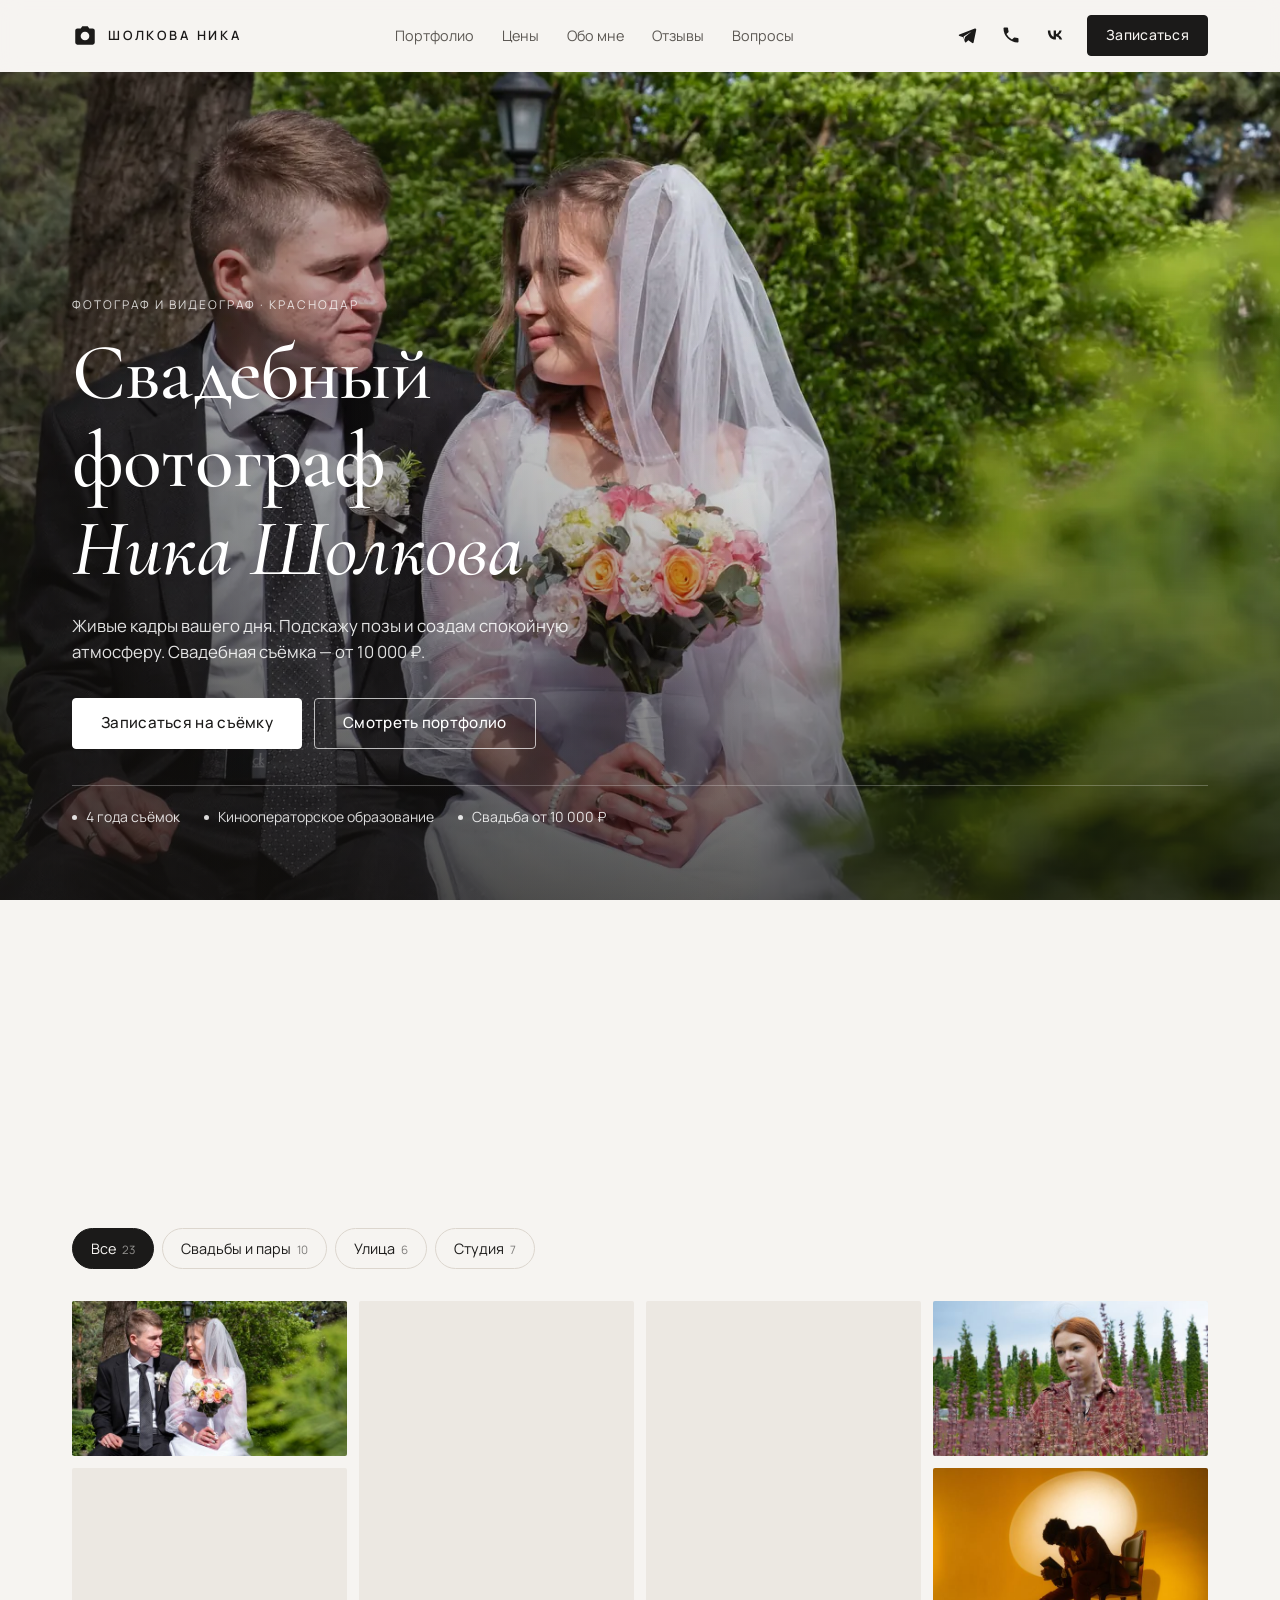
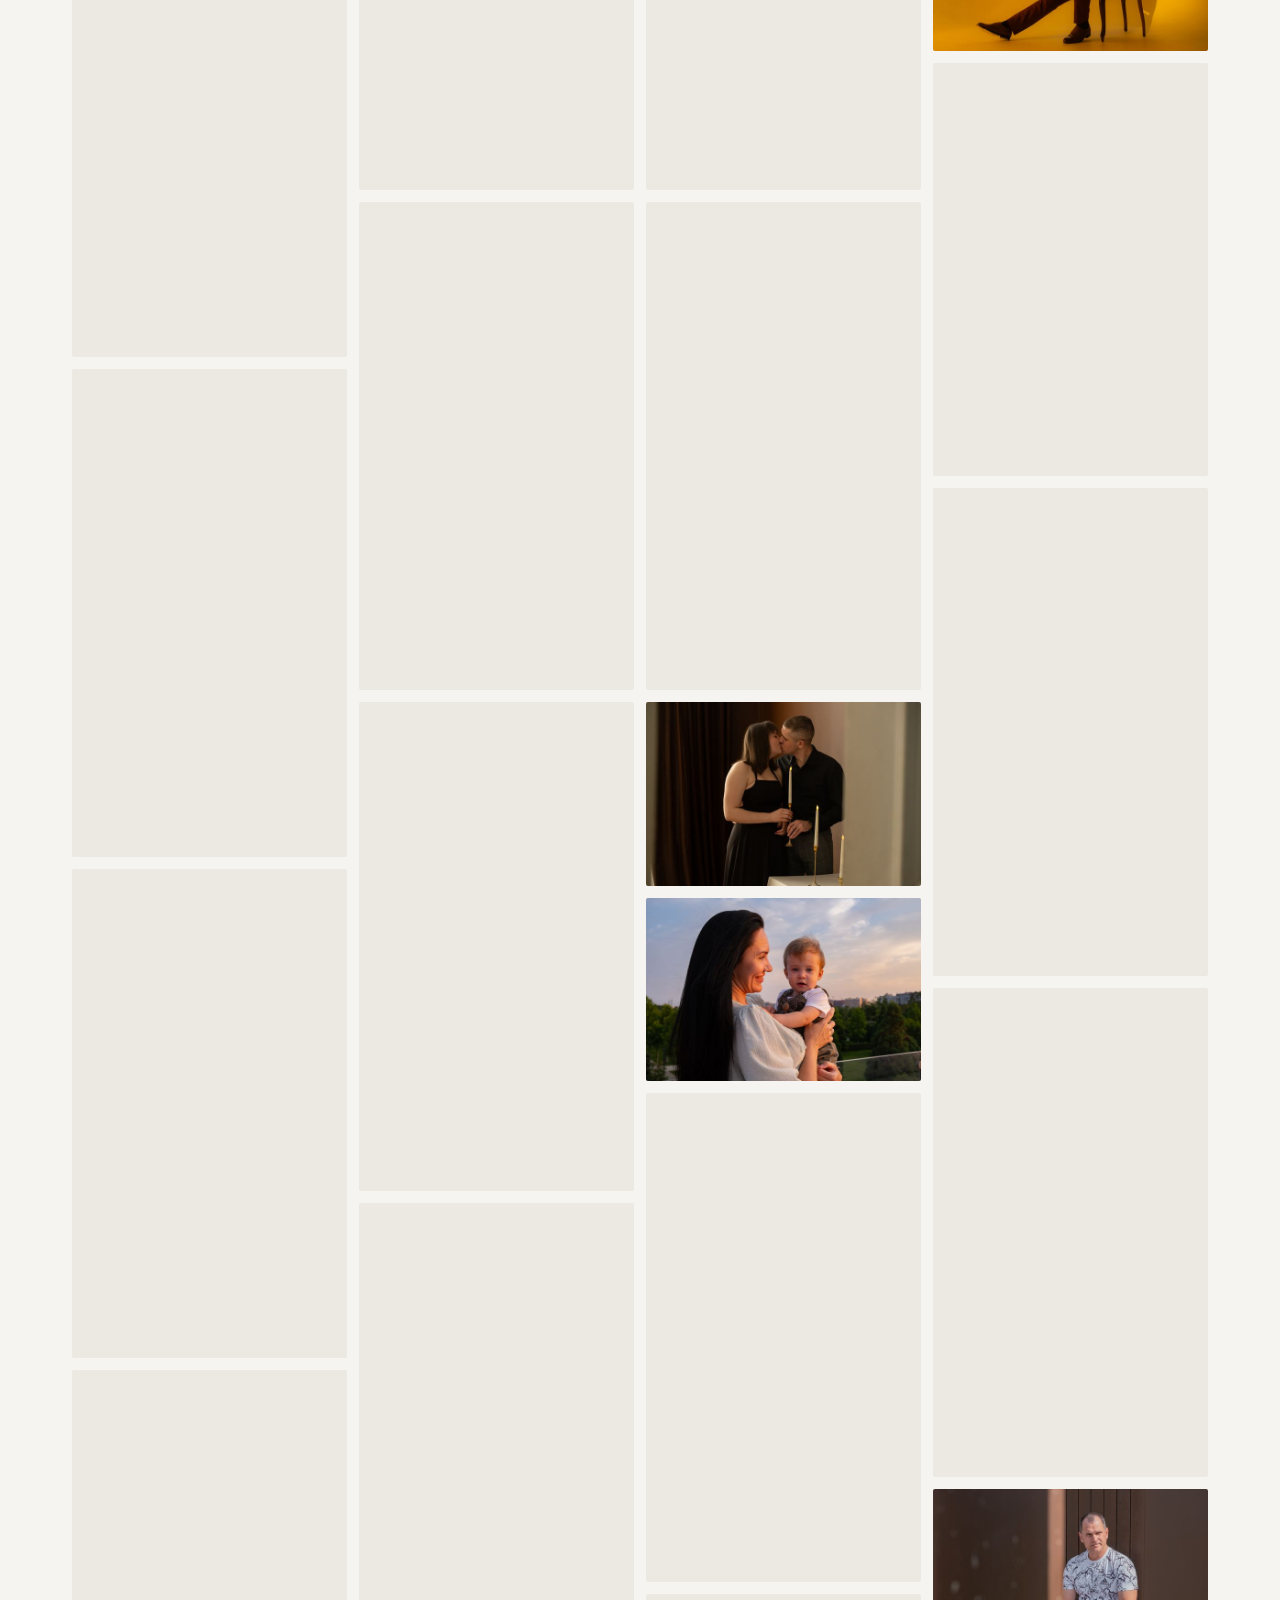
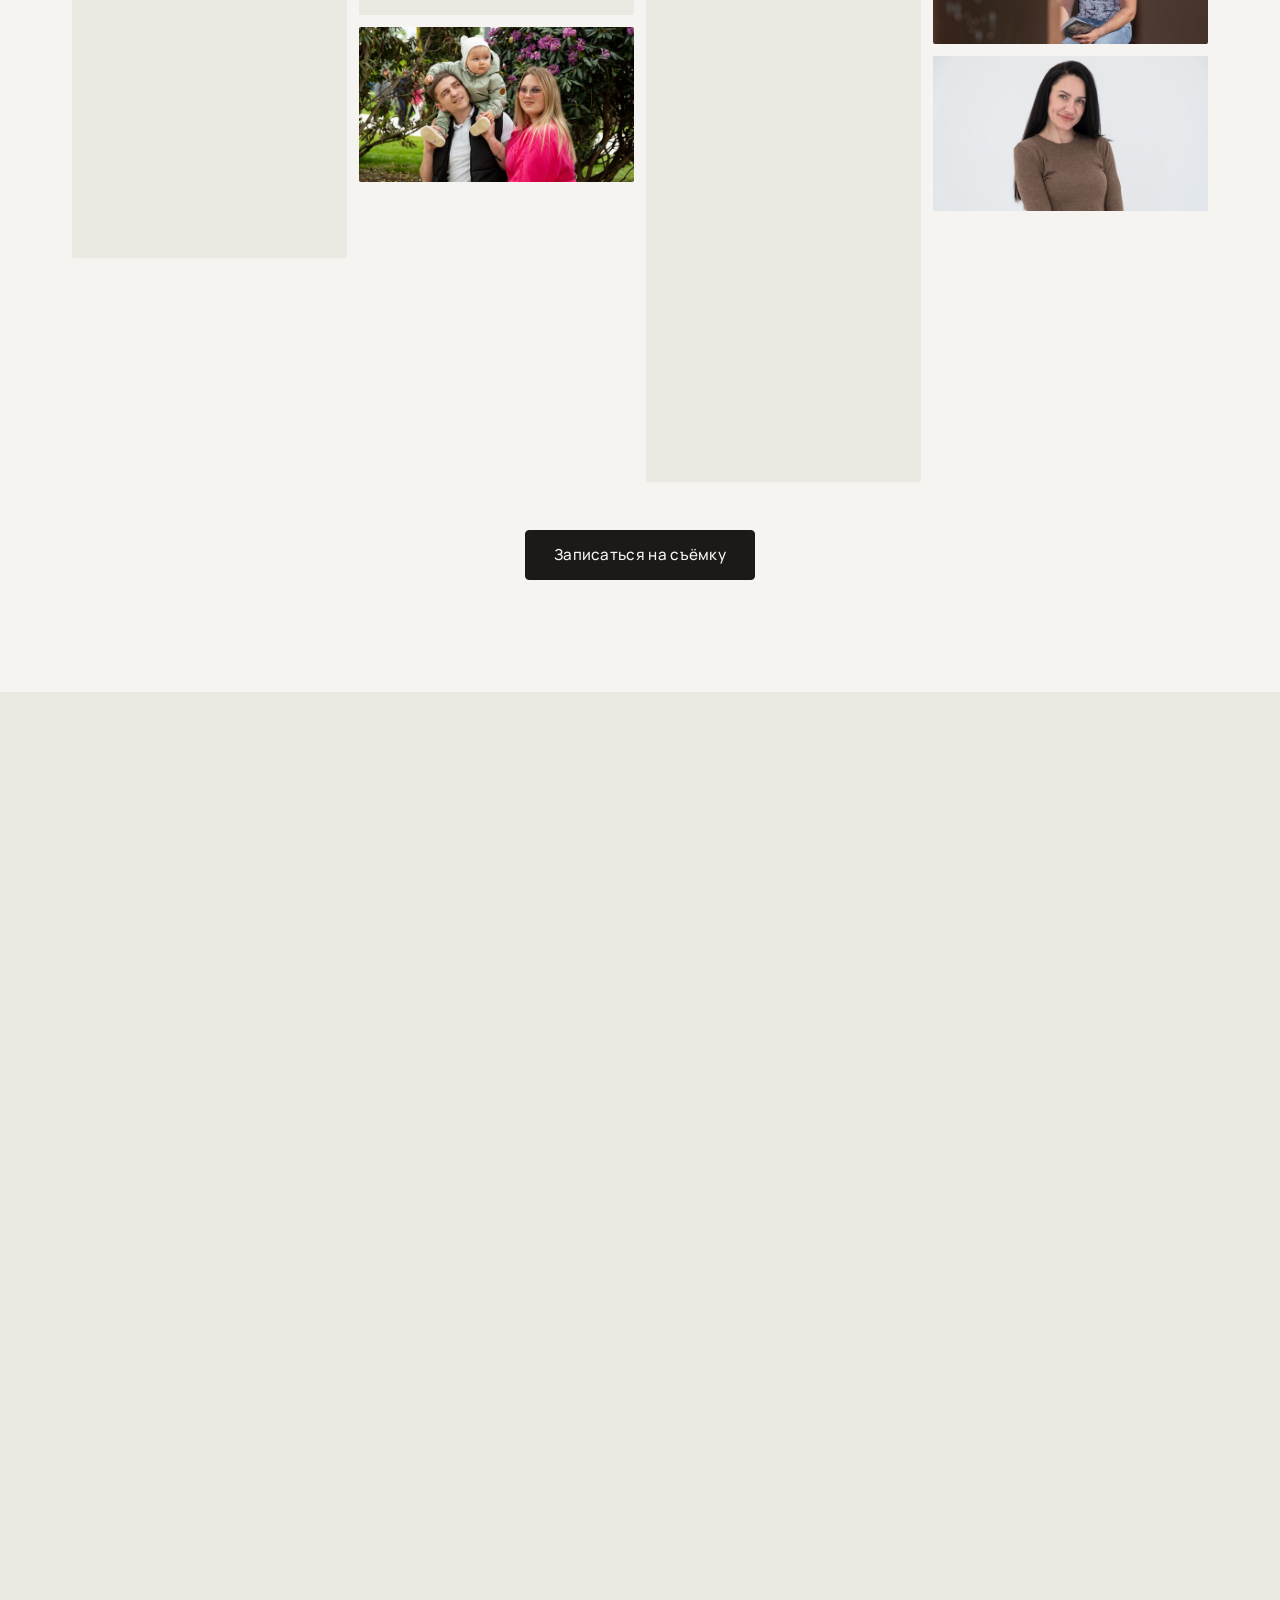
==== index.html @ 02ccf6d0 "Лендинг фотографа Ники Шолковой, версия 1 Co-Authored-By: Claude Opus 5.5 <noreply@anthropic.com>" ====
<!doctype html>
<html lang="ru">
<head>
  <meta charset="utf-8">
  <title>Свадебный фотограф в Краснодаре — Ника Шолкова</title>
  <meta http-equiv="refresh" content="0; url=index_v1.html">
  <link rel="canonical" href="index_v1.html">
</head>
<body>
  <a href="index_v1.html">Открыть сайт</a>
</body>
</html>
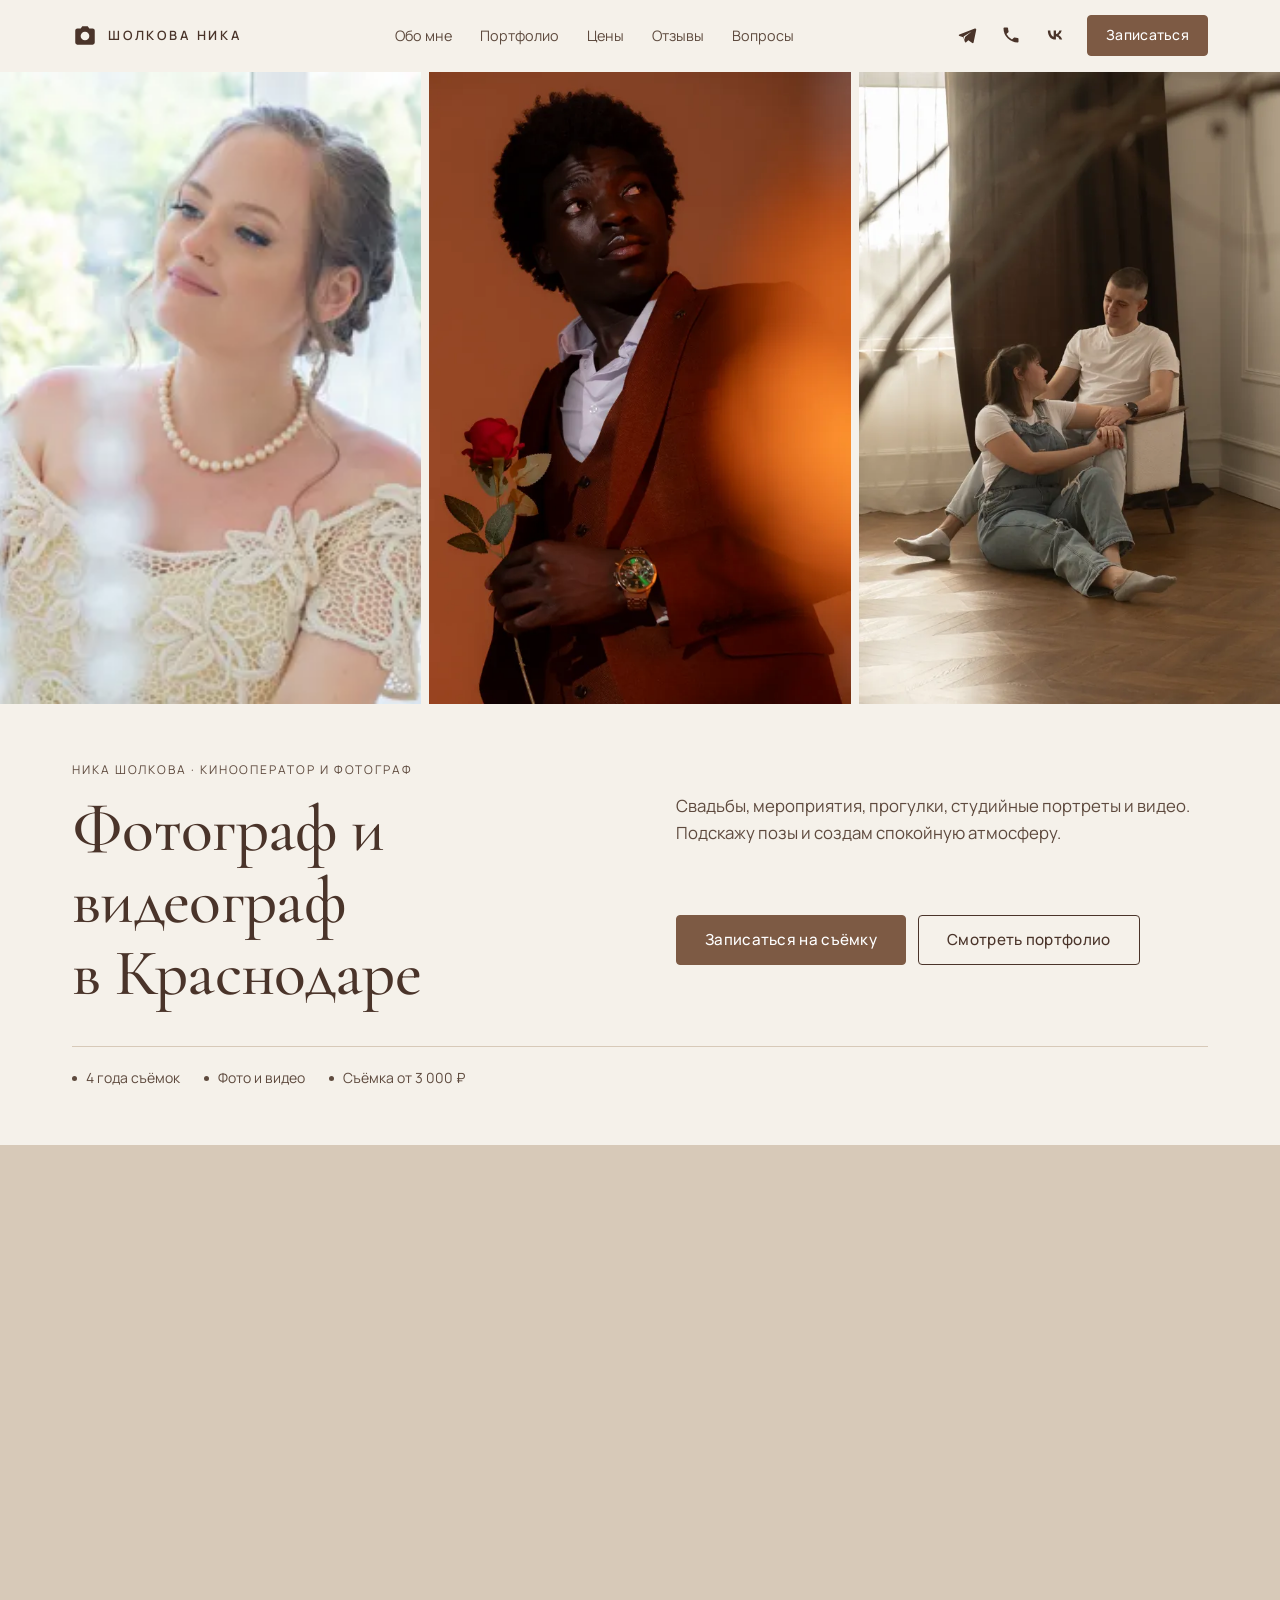
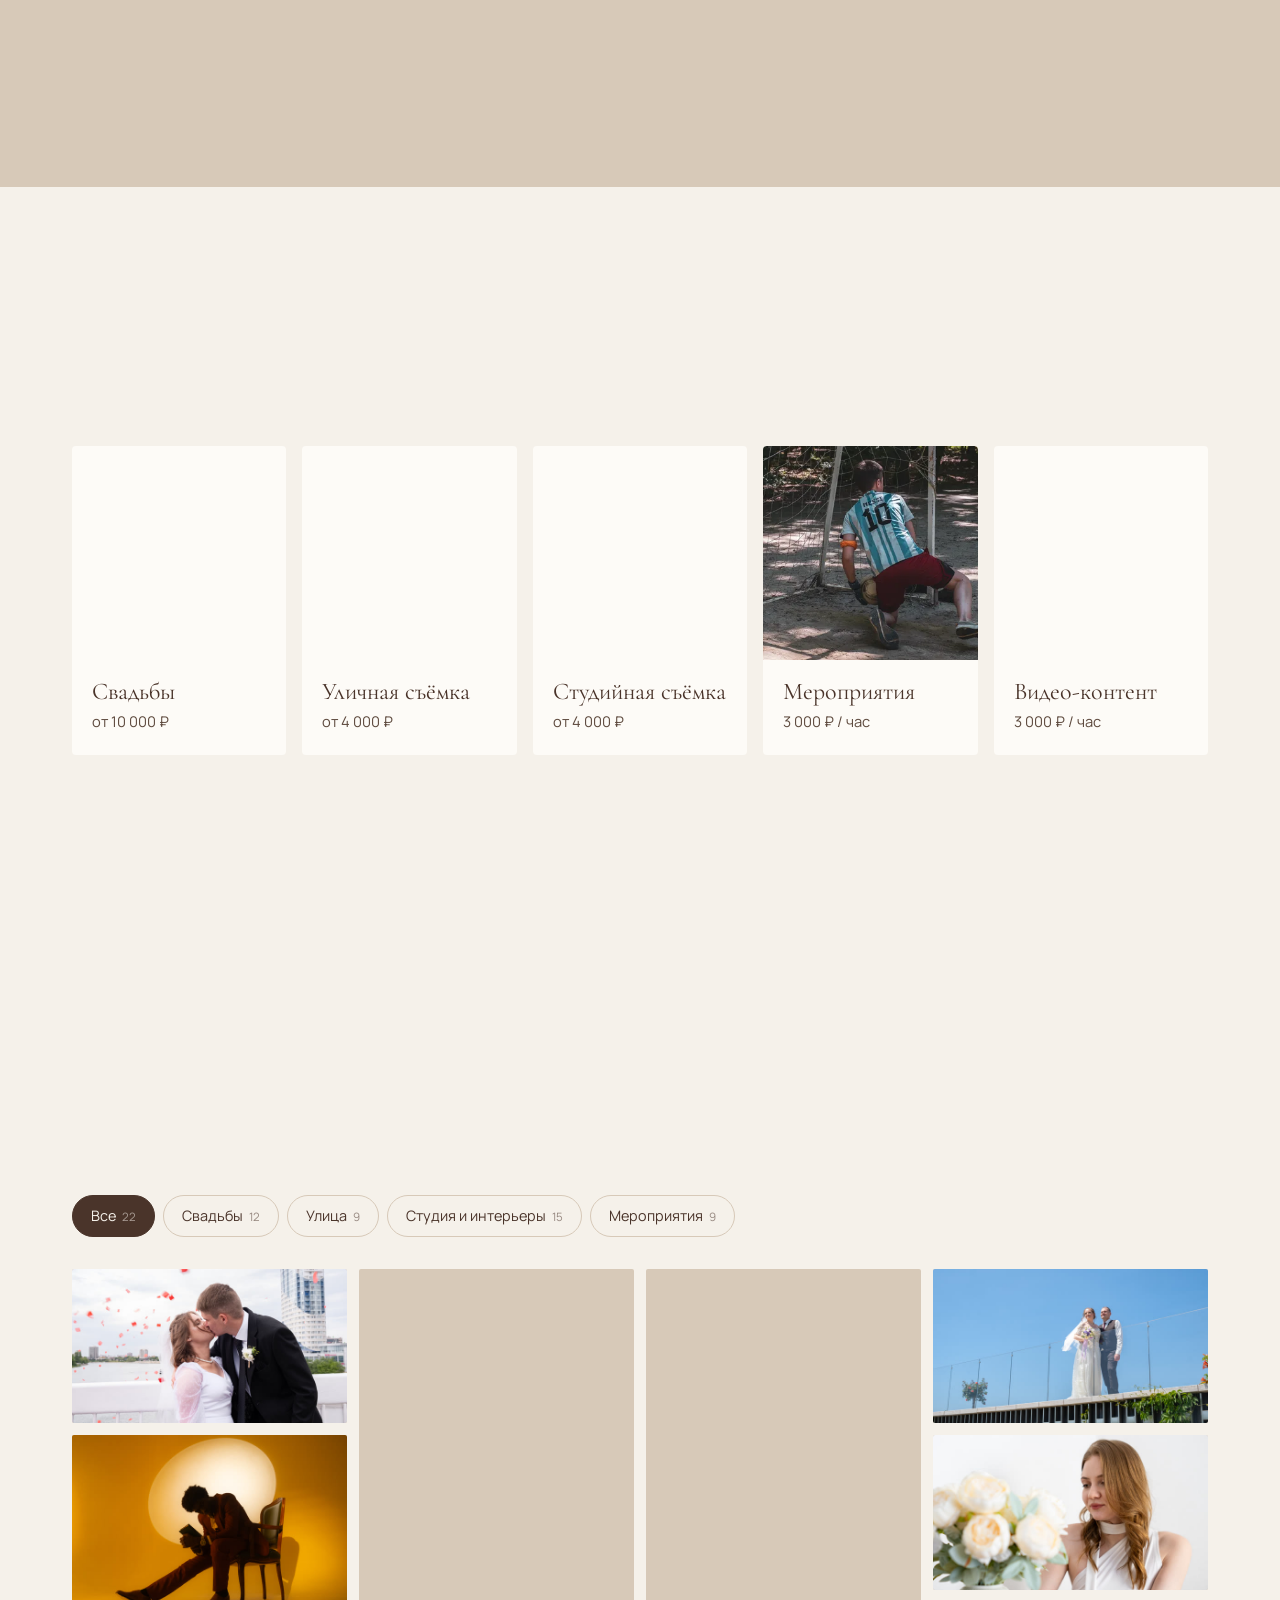
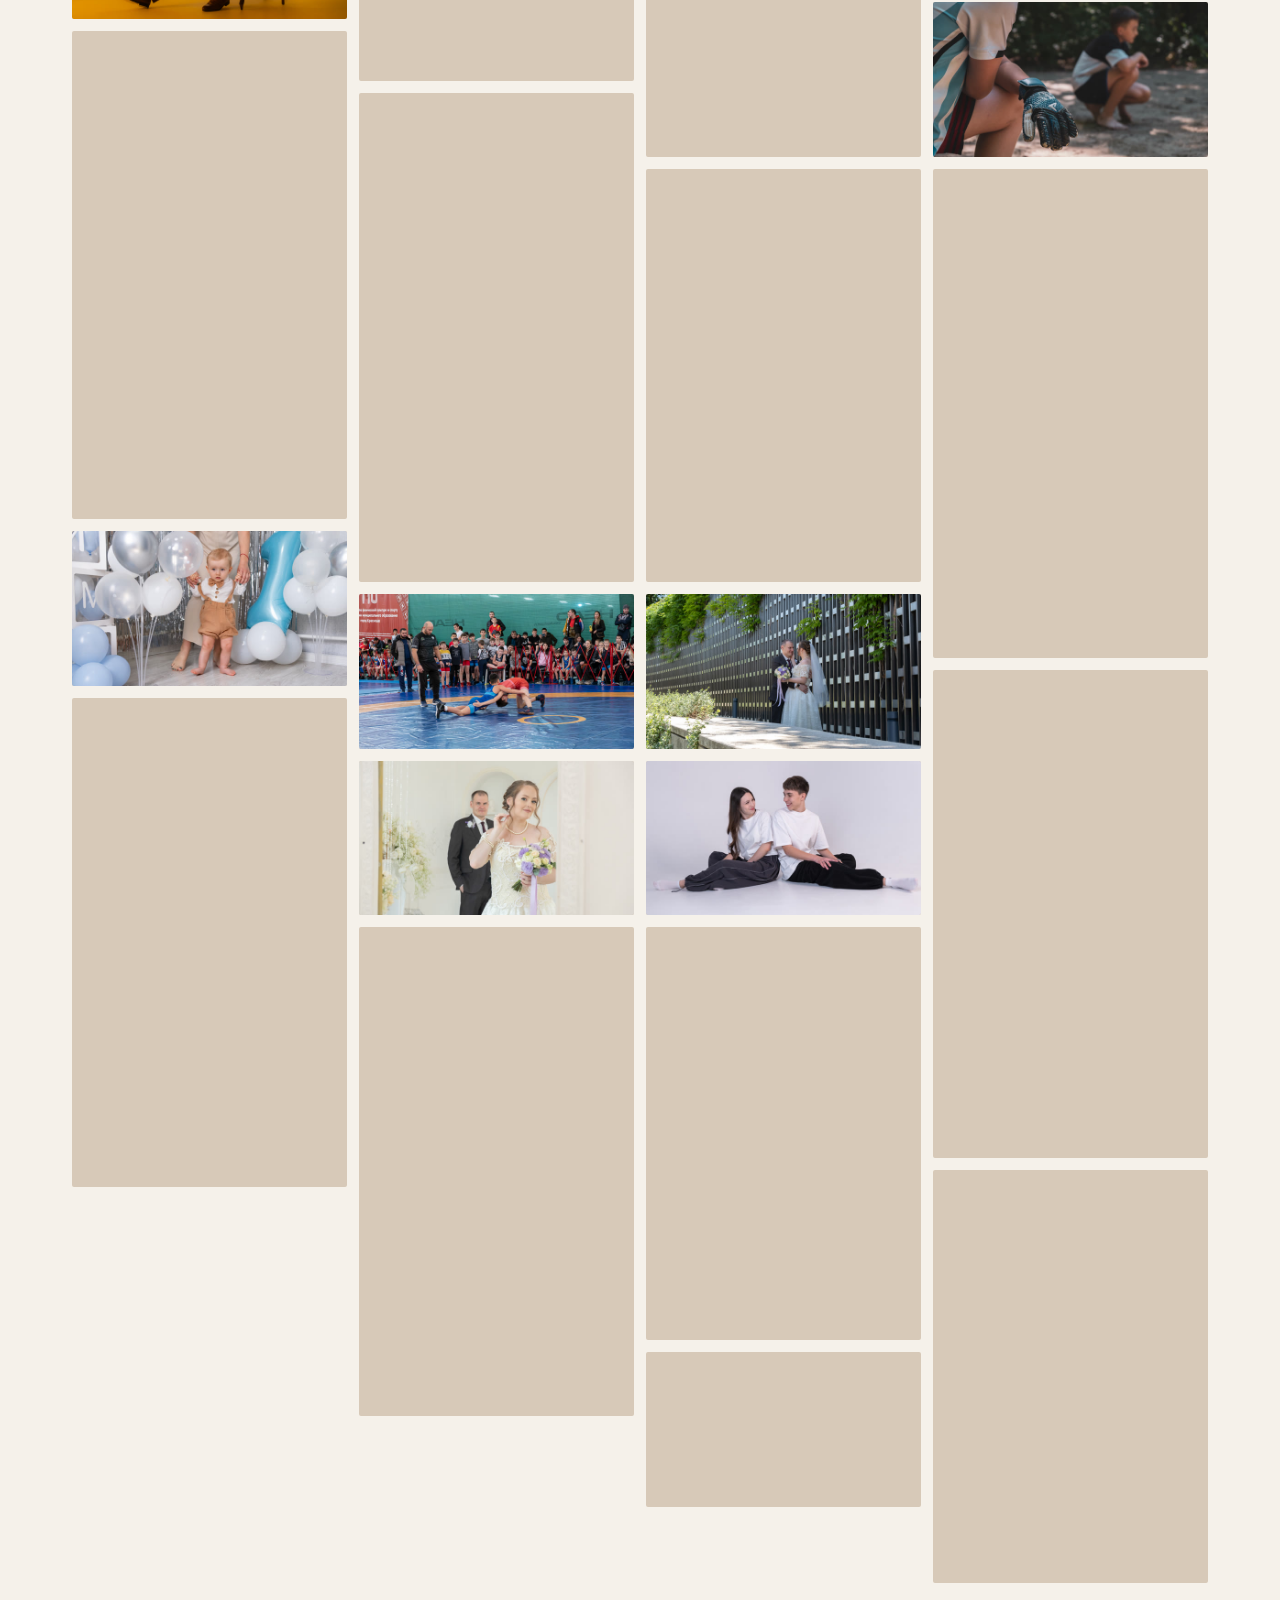
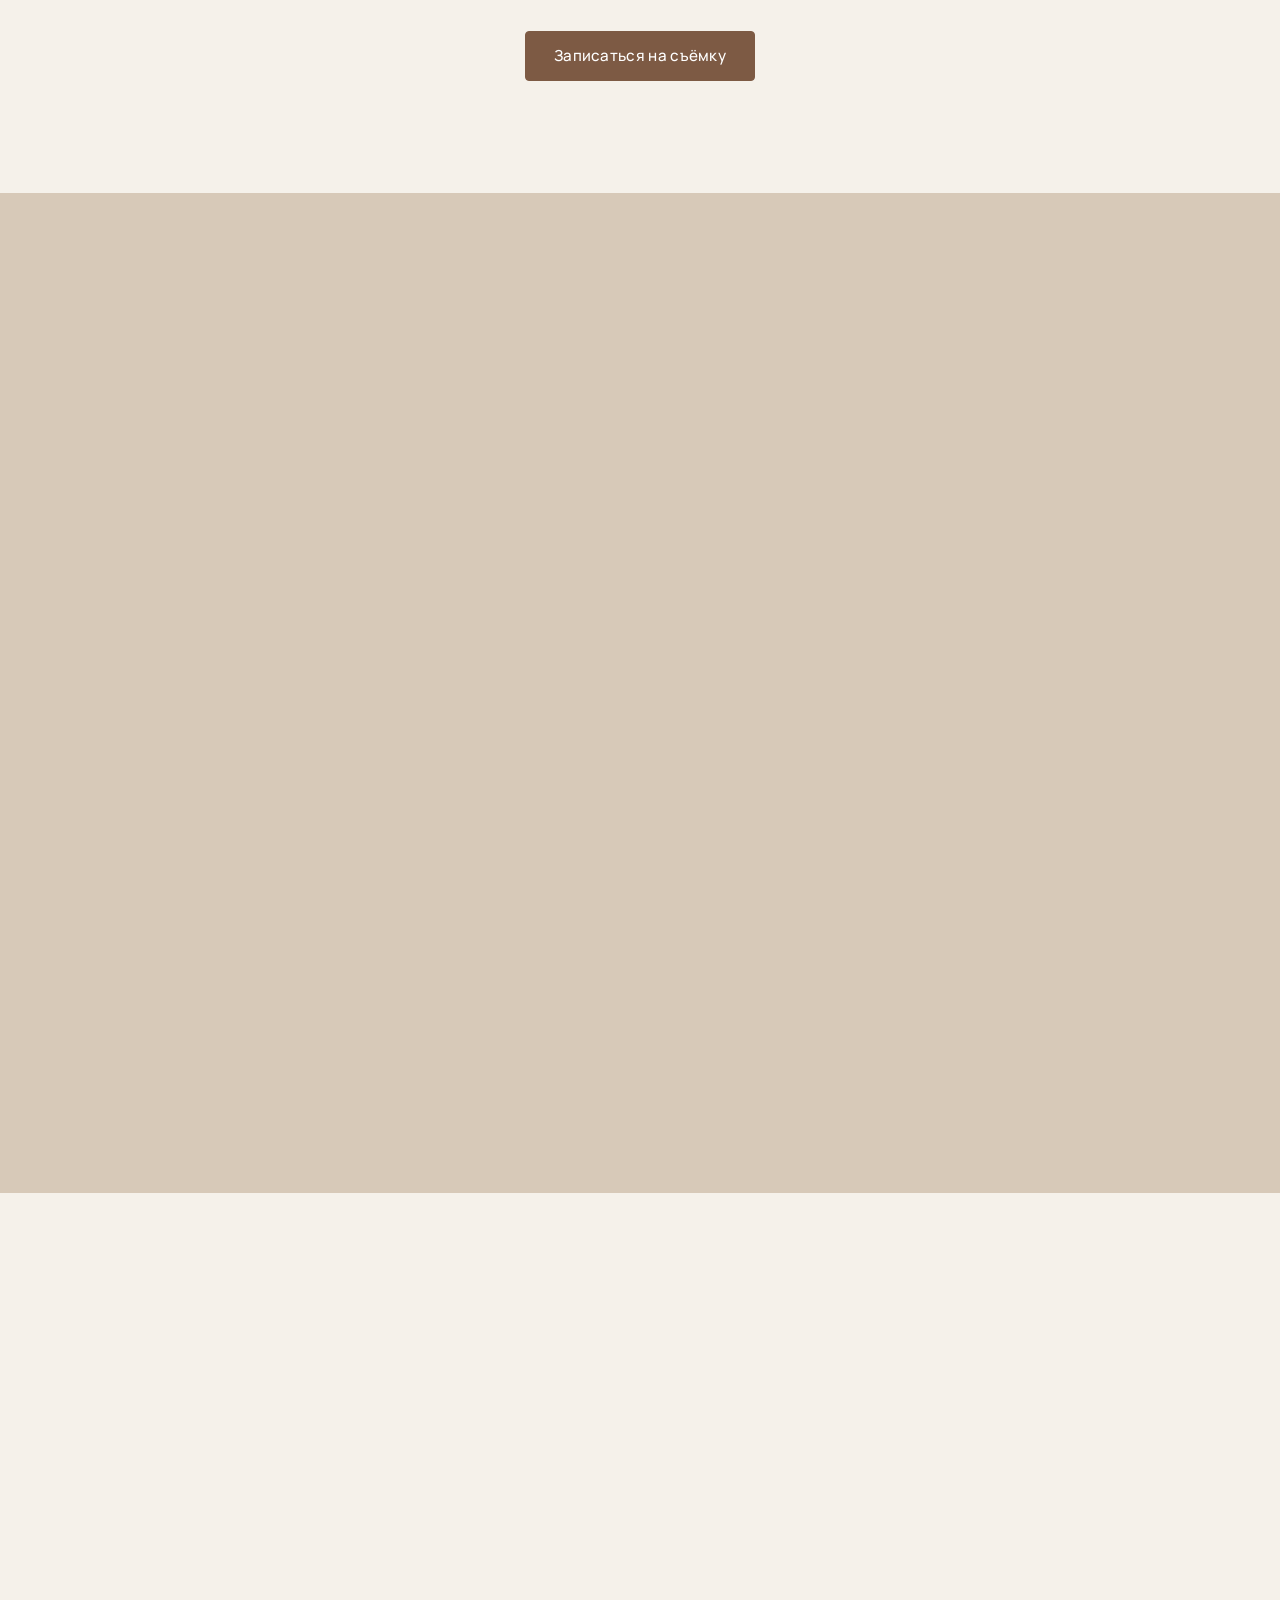
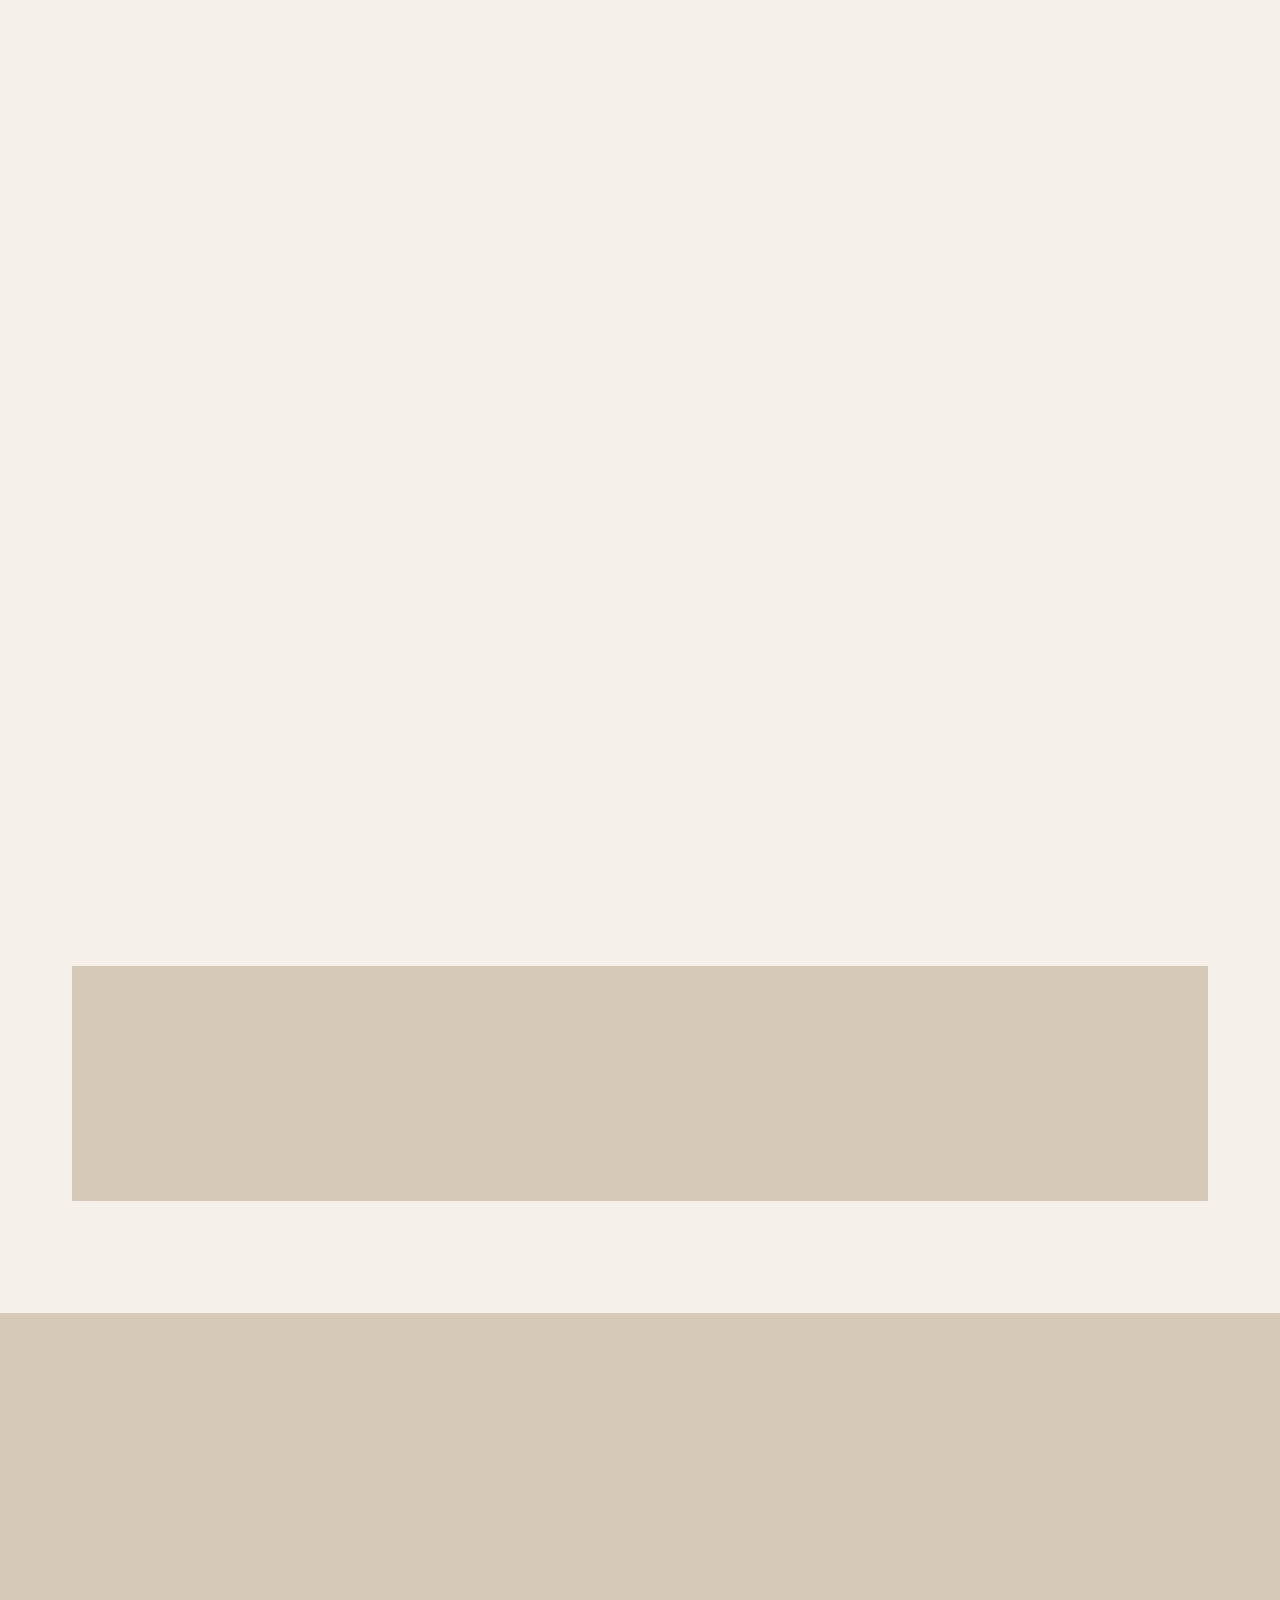
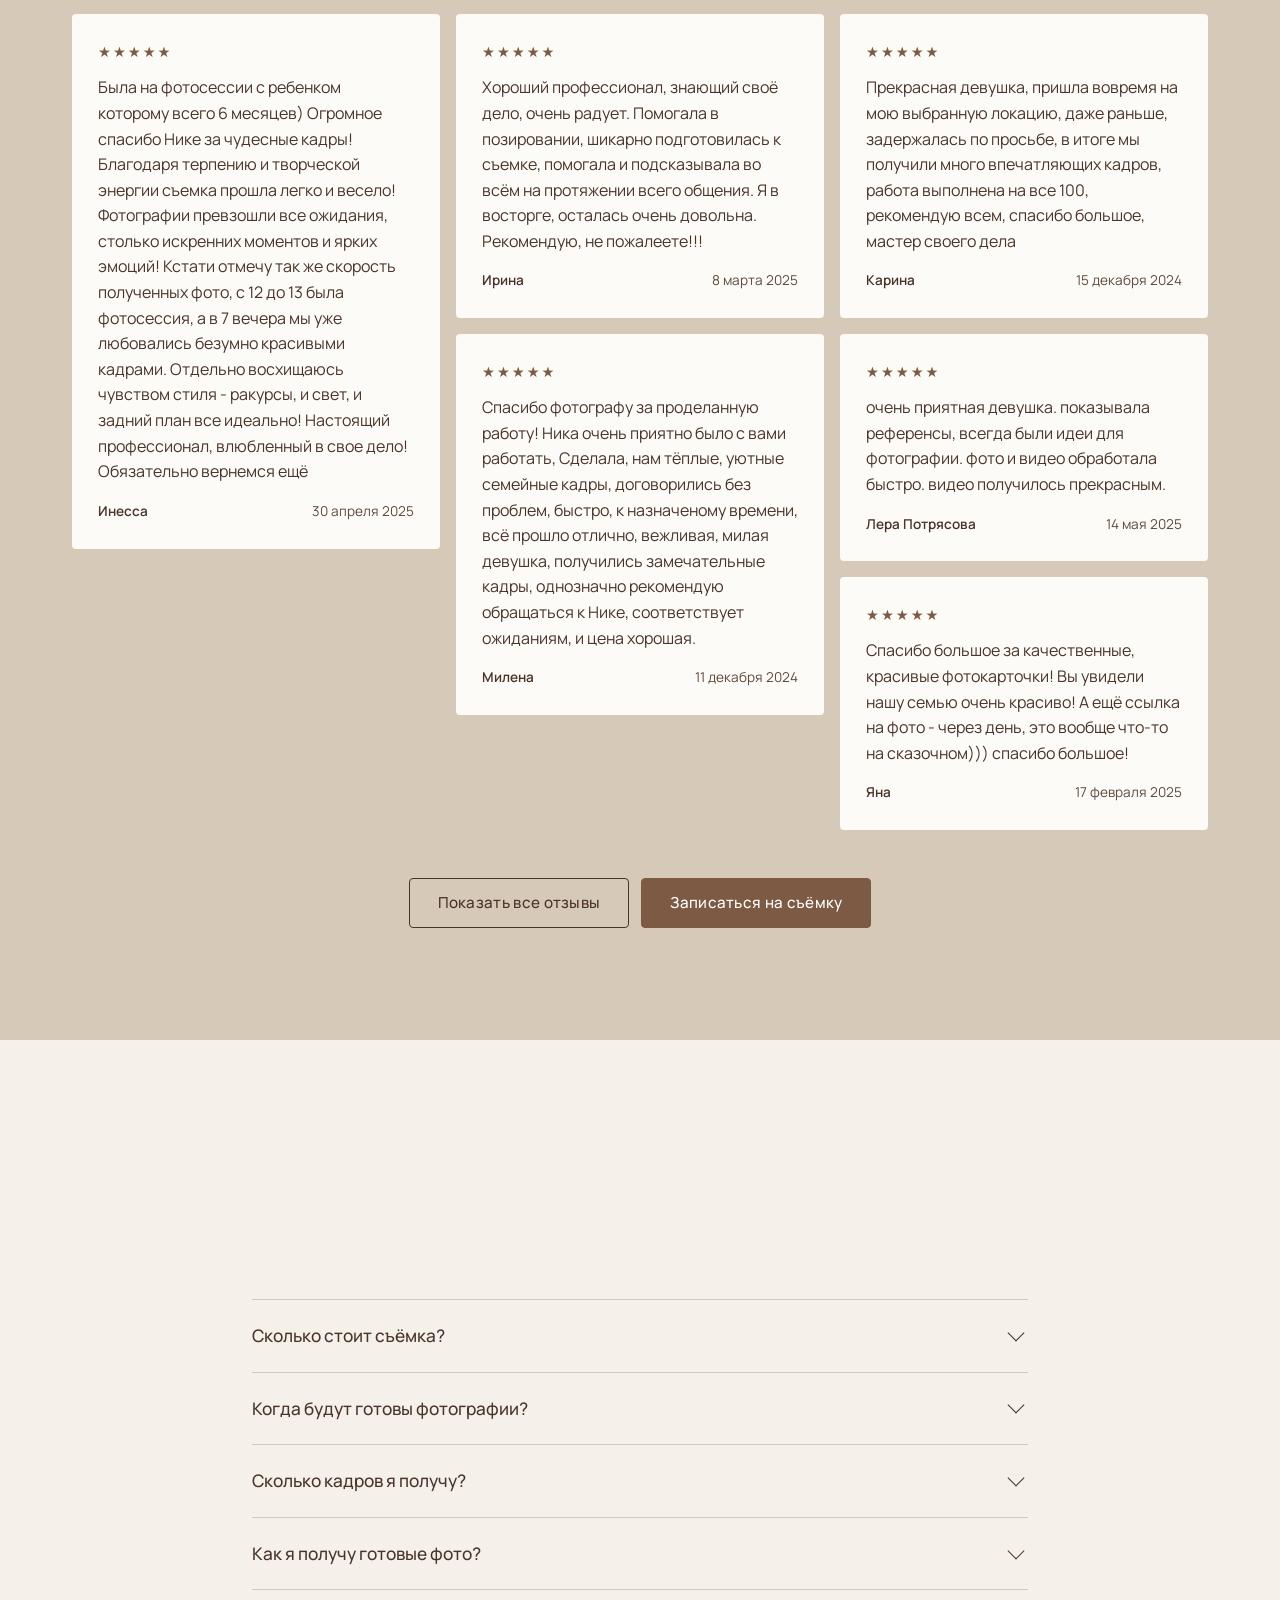
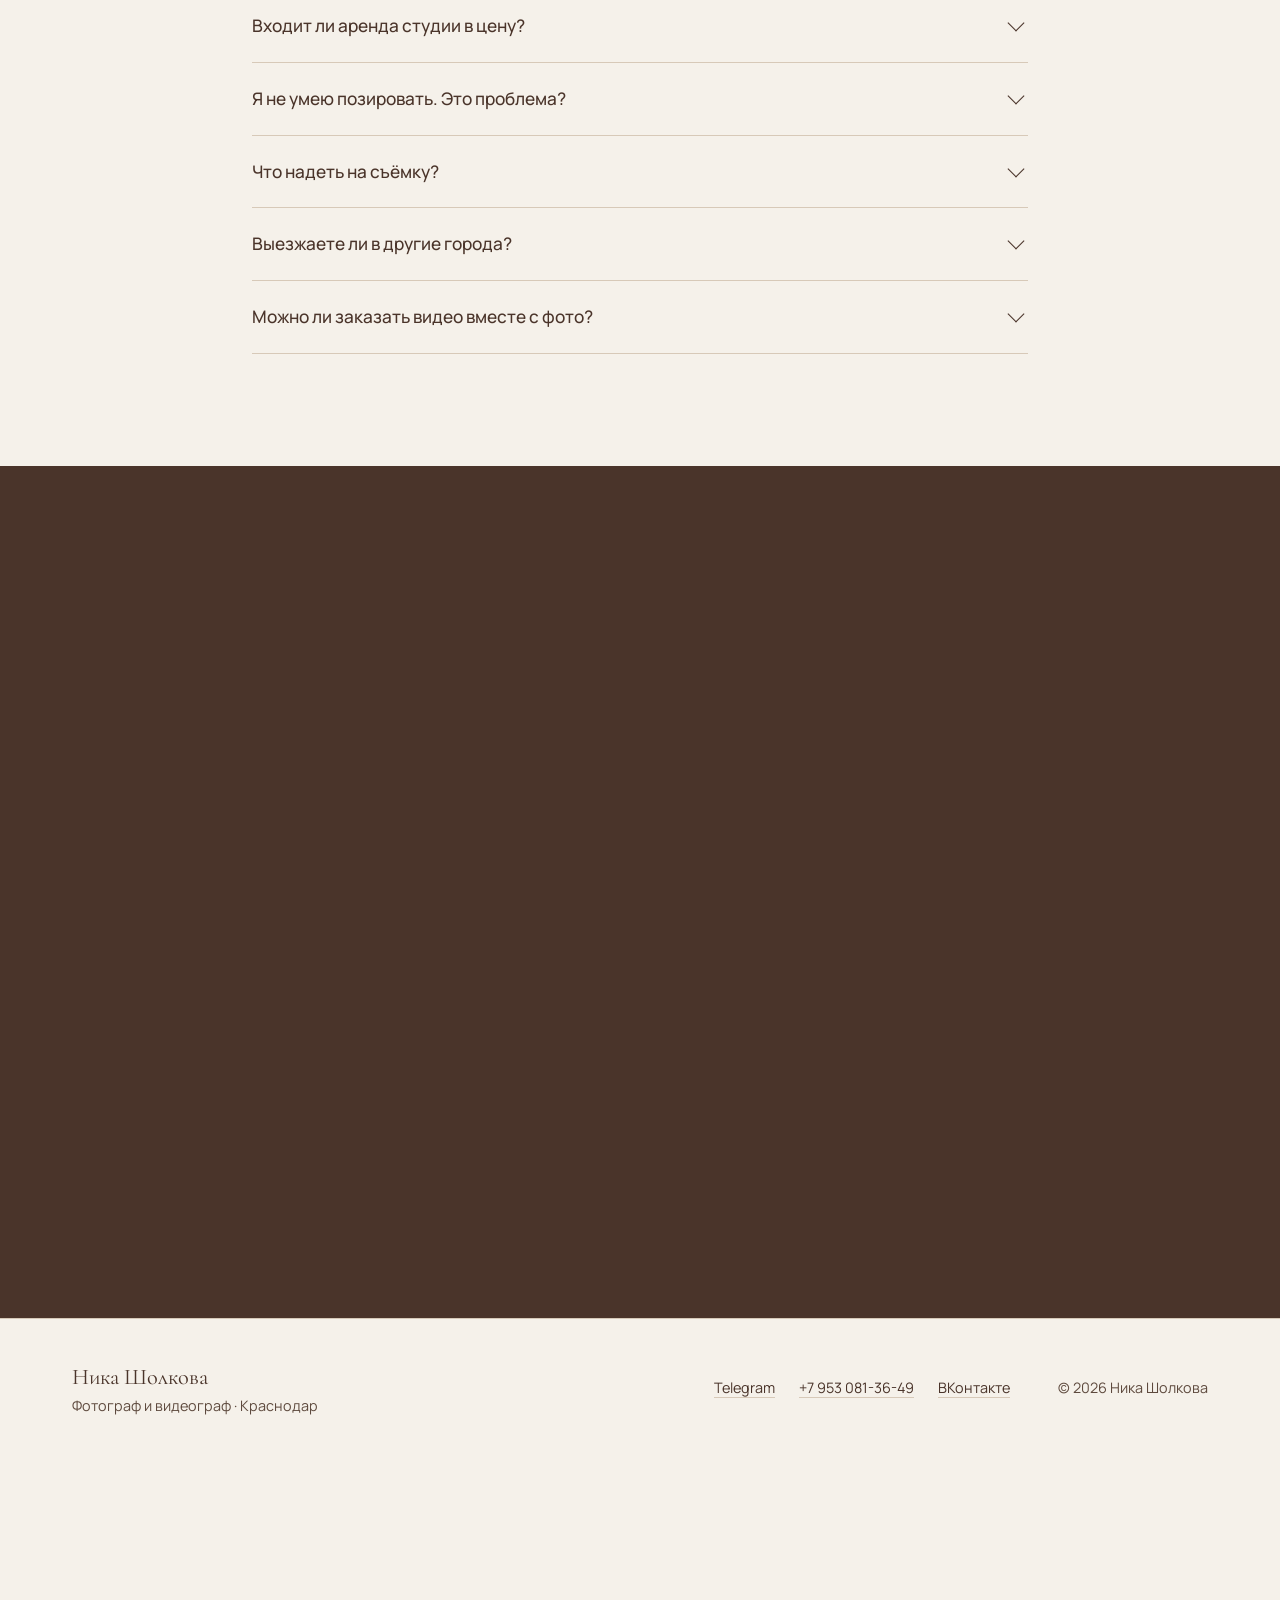
==== commit 282a67b7: "Общий вариант: новые фото, вкладка «Мероприятия», зелёные карточки цен, «Обо мне» под первым экраном" ====
--- a/index.html
+++ b/index.html
@@ -3,10 +3,10 @@
 <head>
   <meta charset="utf-8">
   <title>Свадебный фотограф в Краснодаре — Ника Шолкова</title>
-  <meta http-equiv="refresh" content="0; url=index_v1.html">
-  <link rel="canonical" href="index_v1.html">
+  <meta http-equiv="refresh" content="0; url=index_v2_general.html">
+  <link rel="canonical" href="index_v2_general.html">
 </head>
 <body>
-  <a href="index_v1.html">Открыть сайт</a>
+  <a href="index_v2_general.html">Открыть сайт</a>
 </body>
 </html>
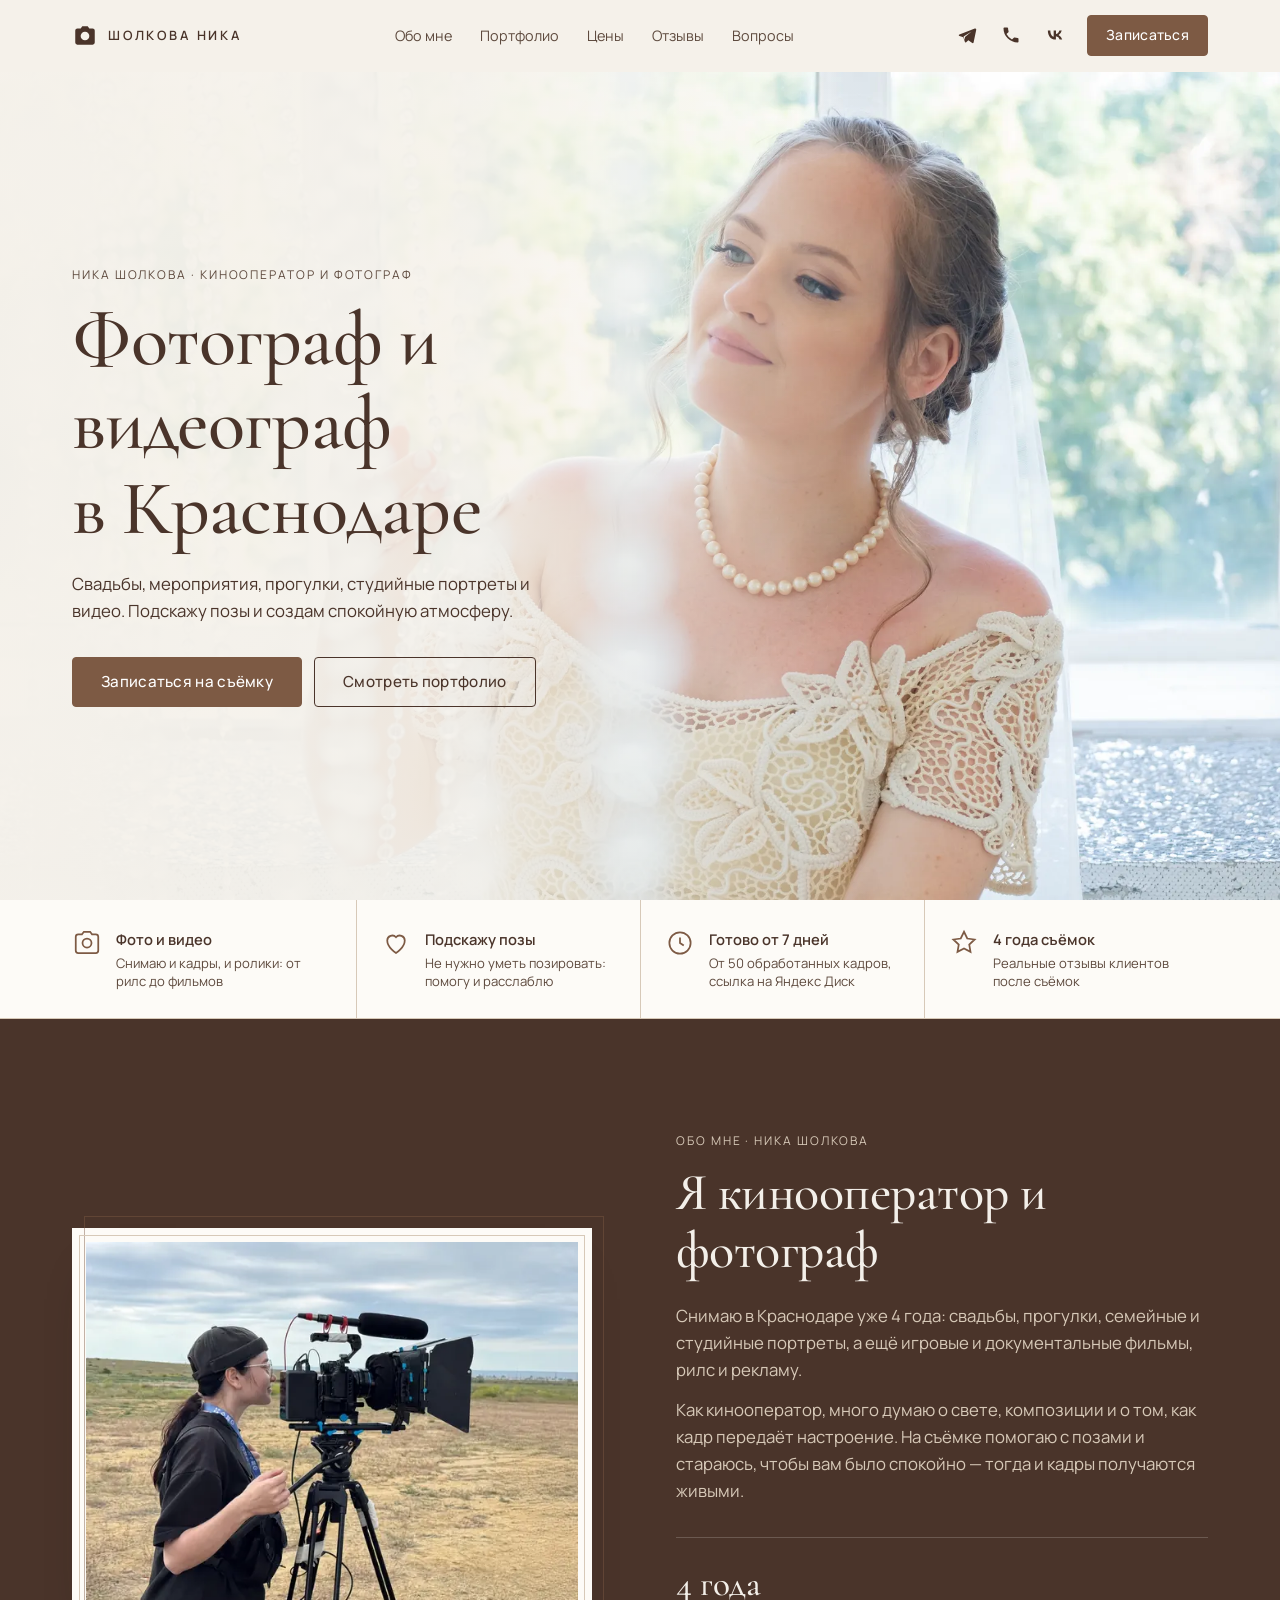
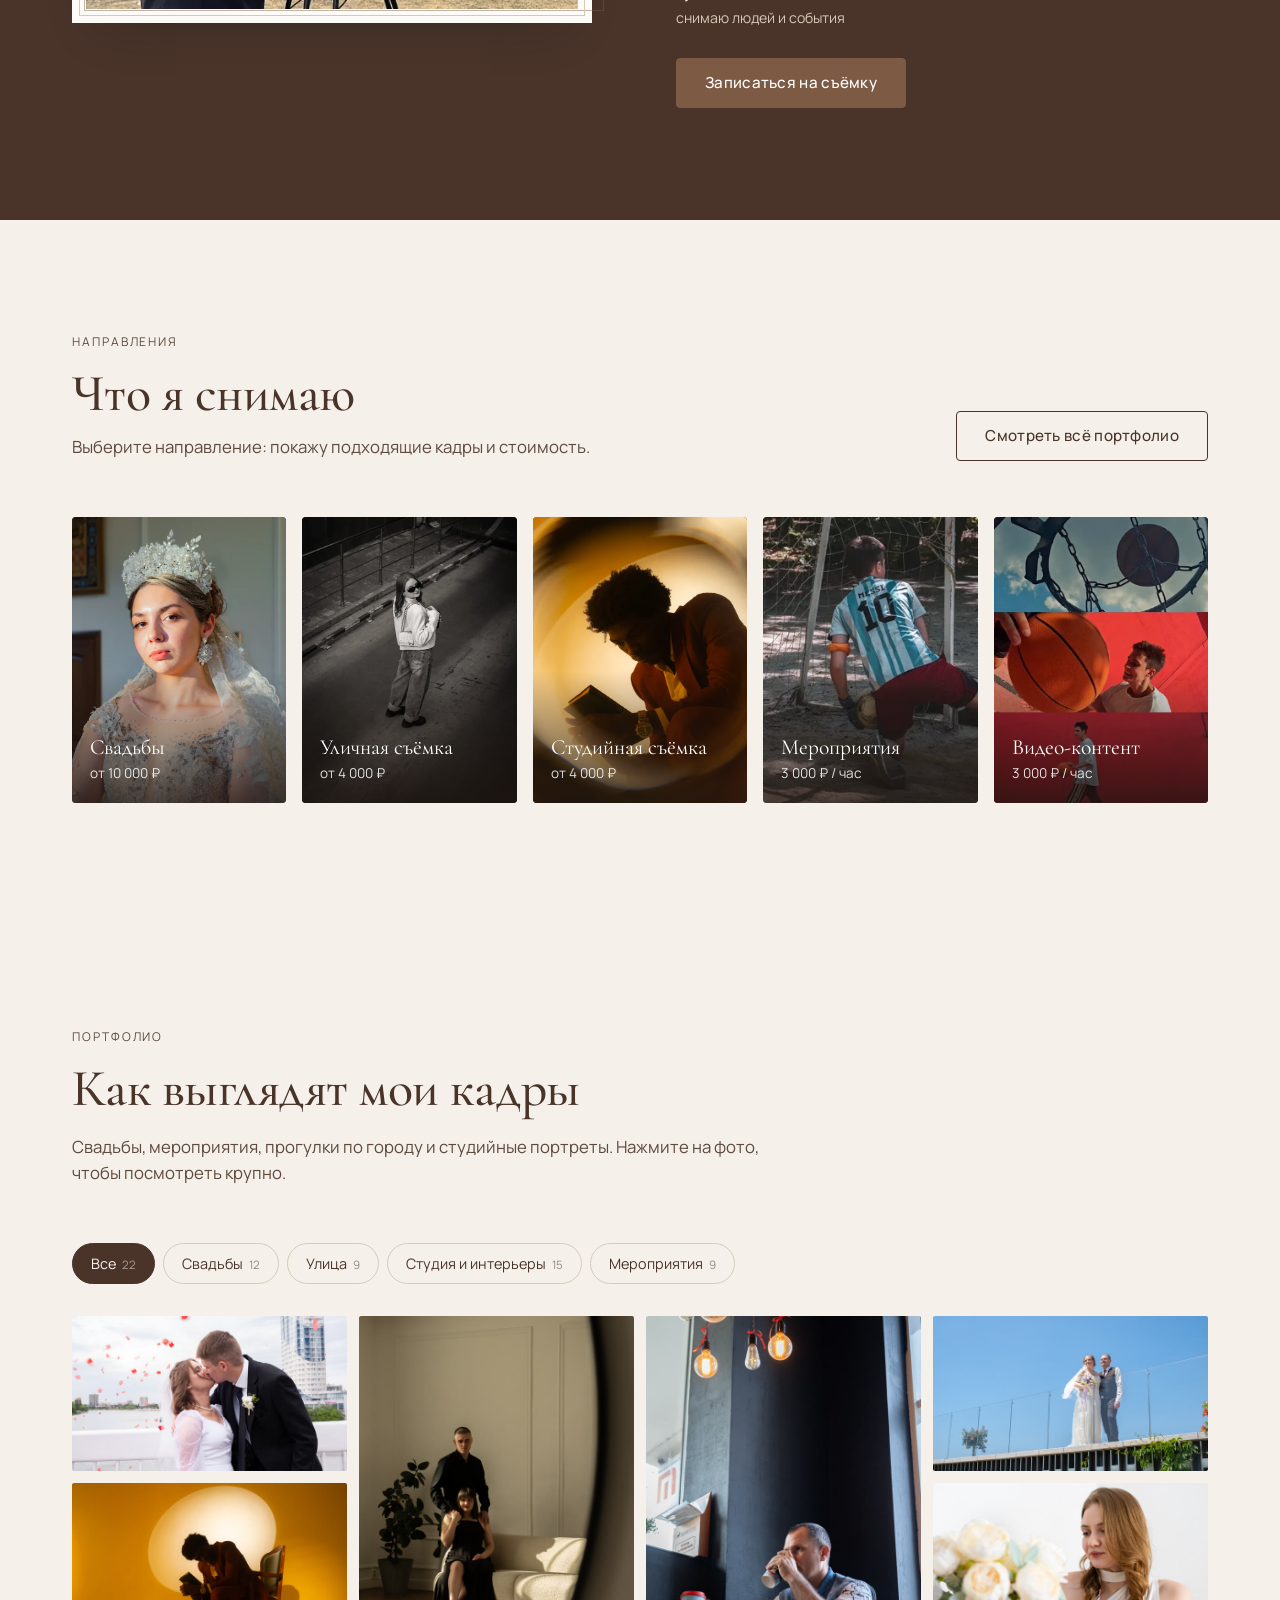
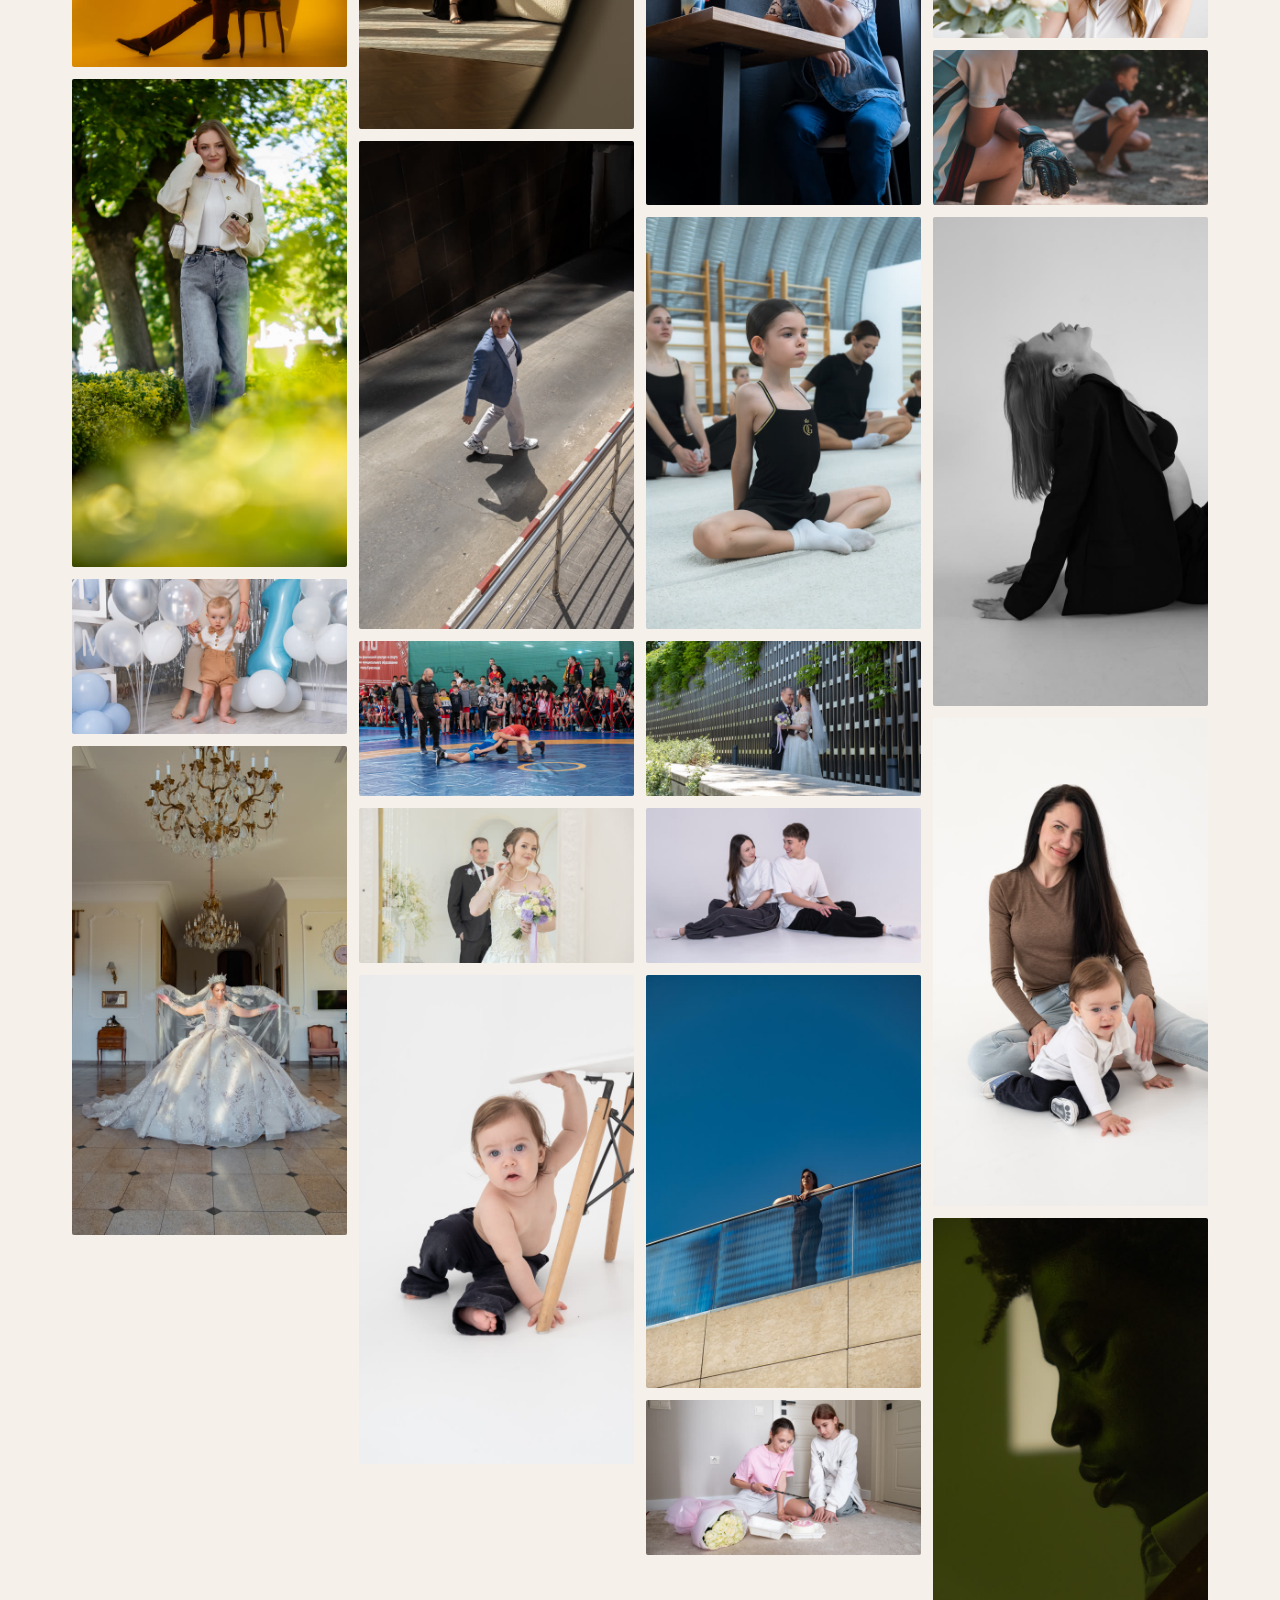
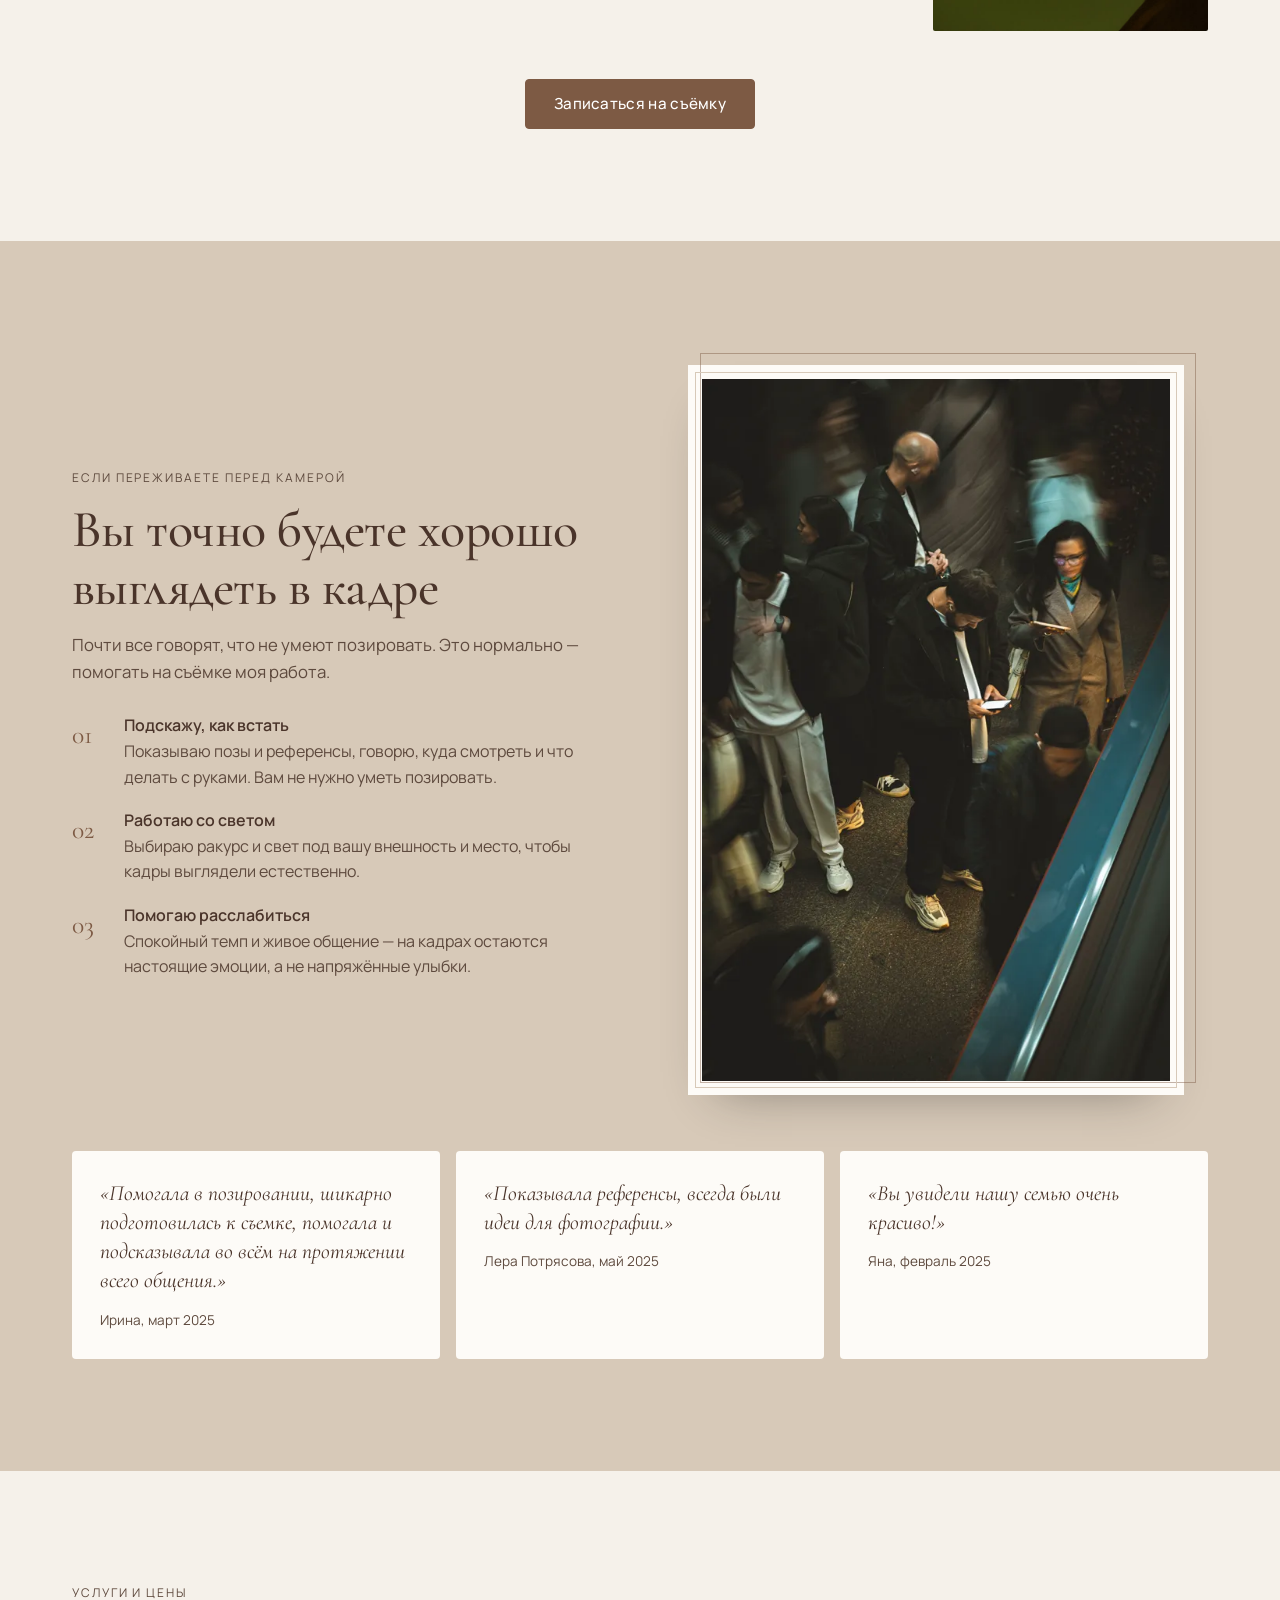
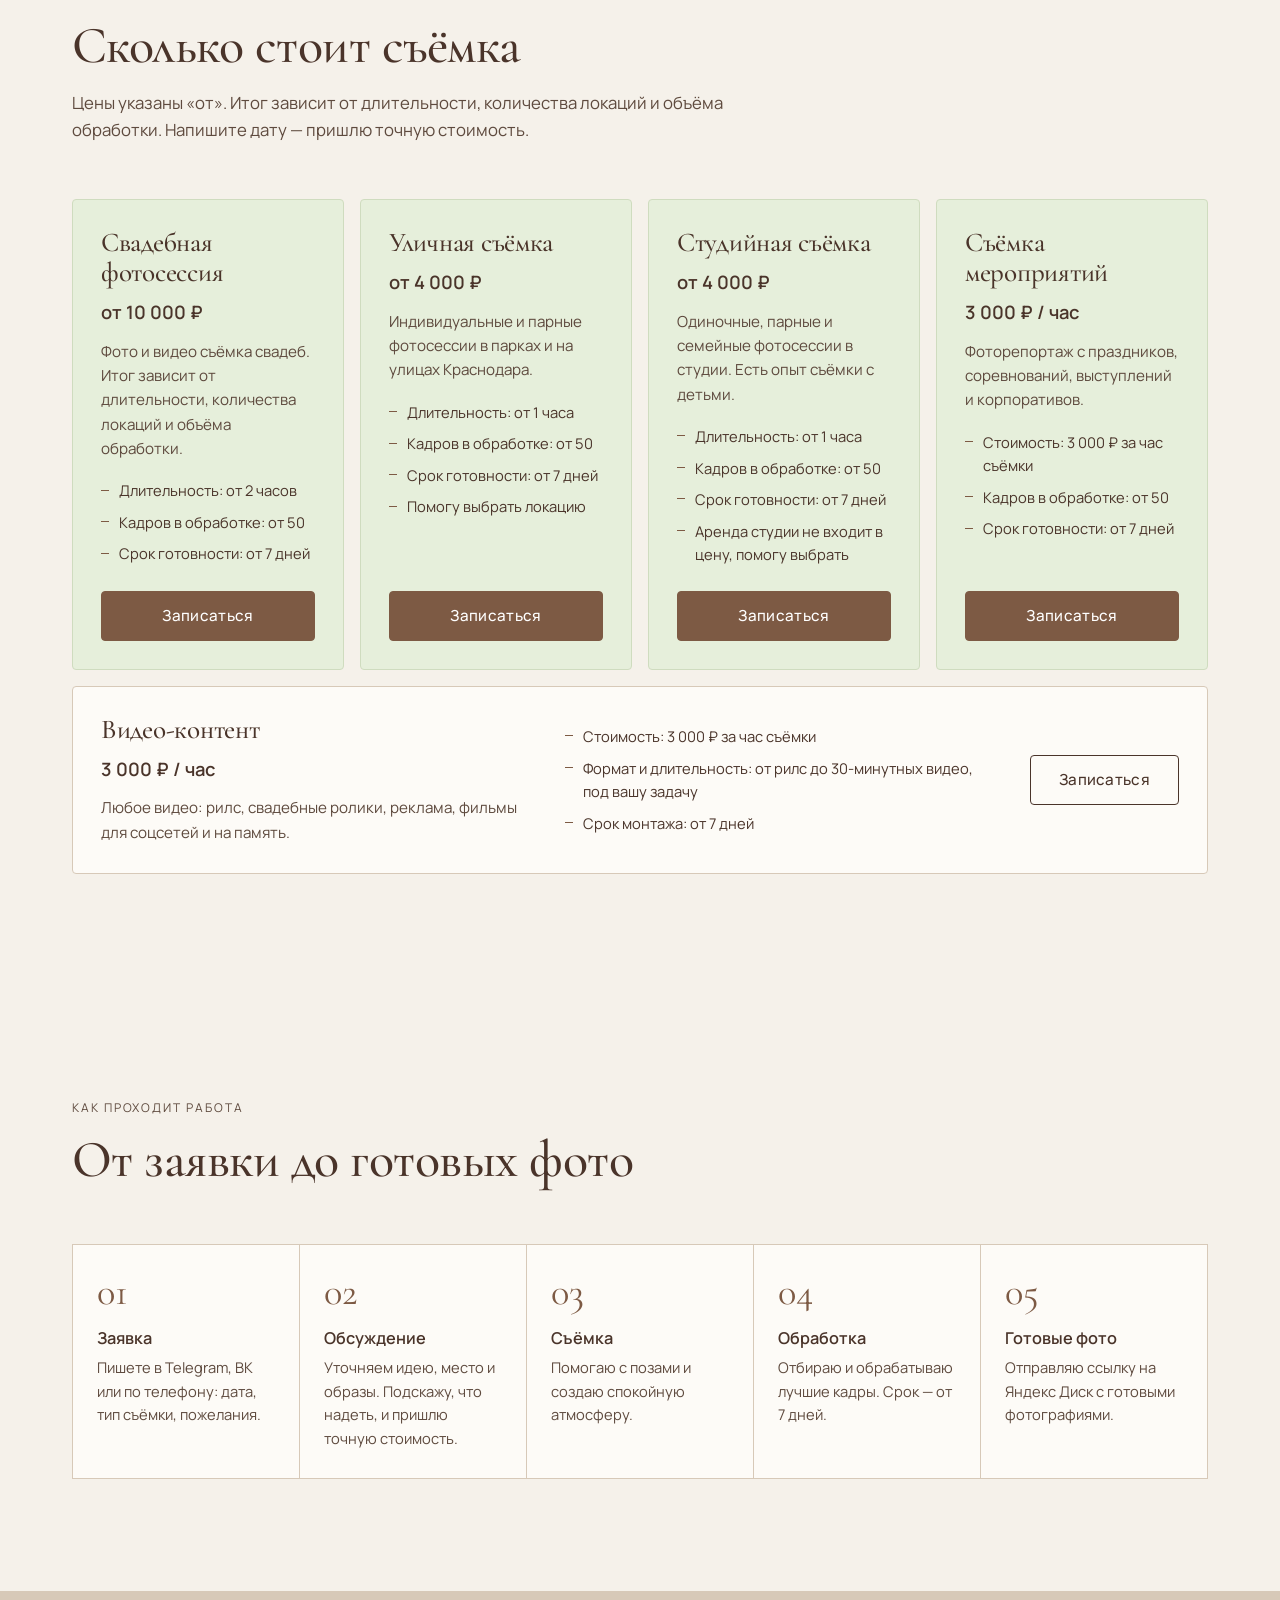
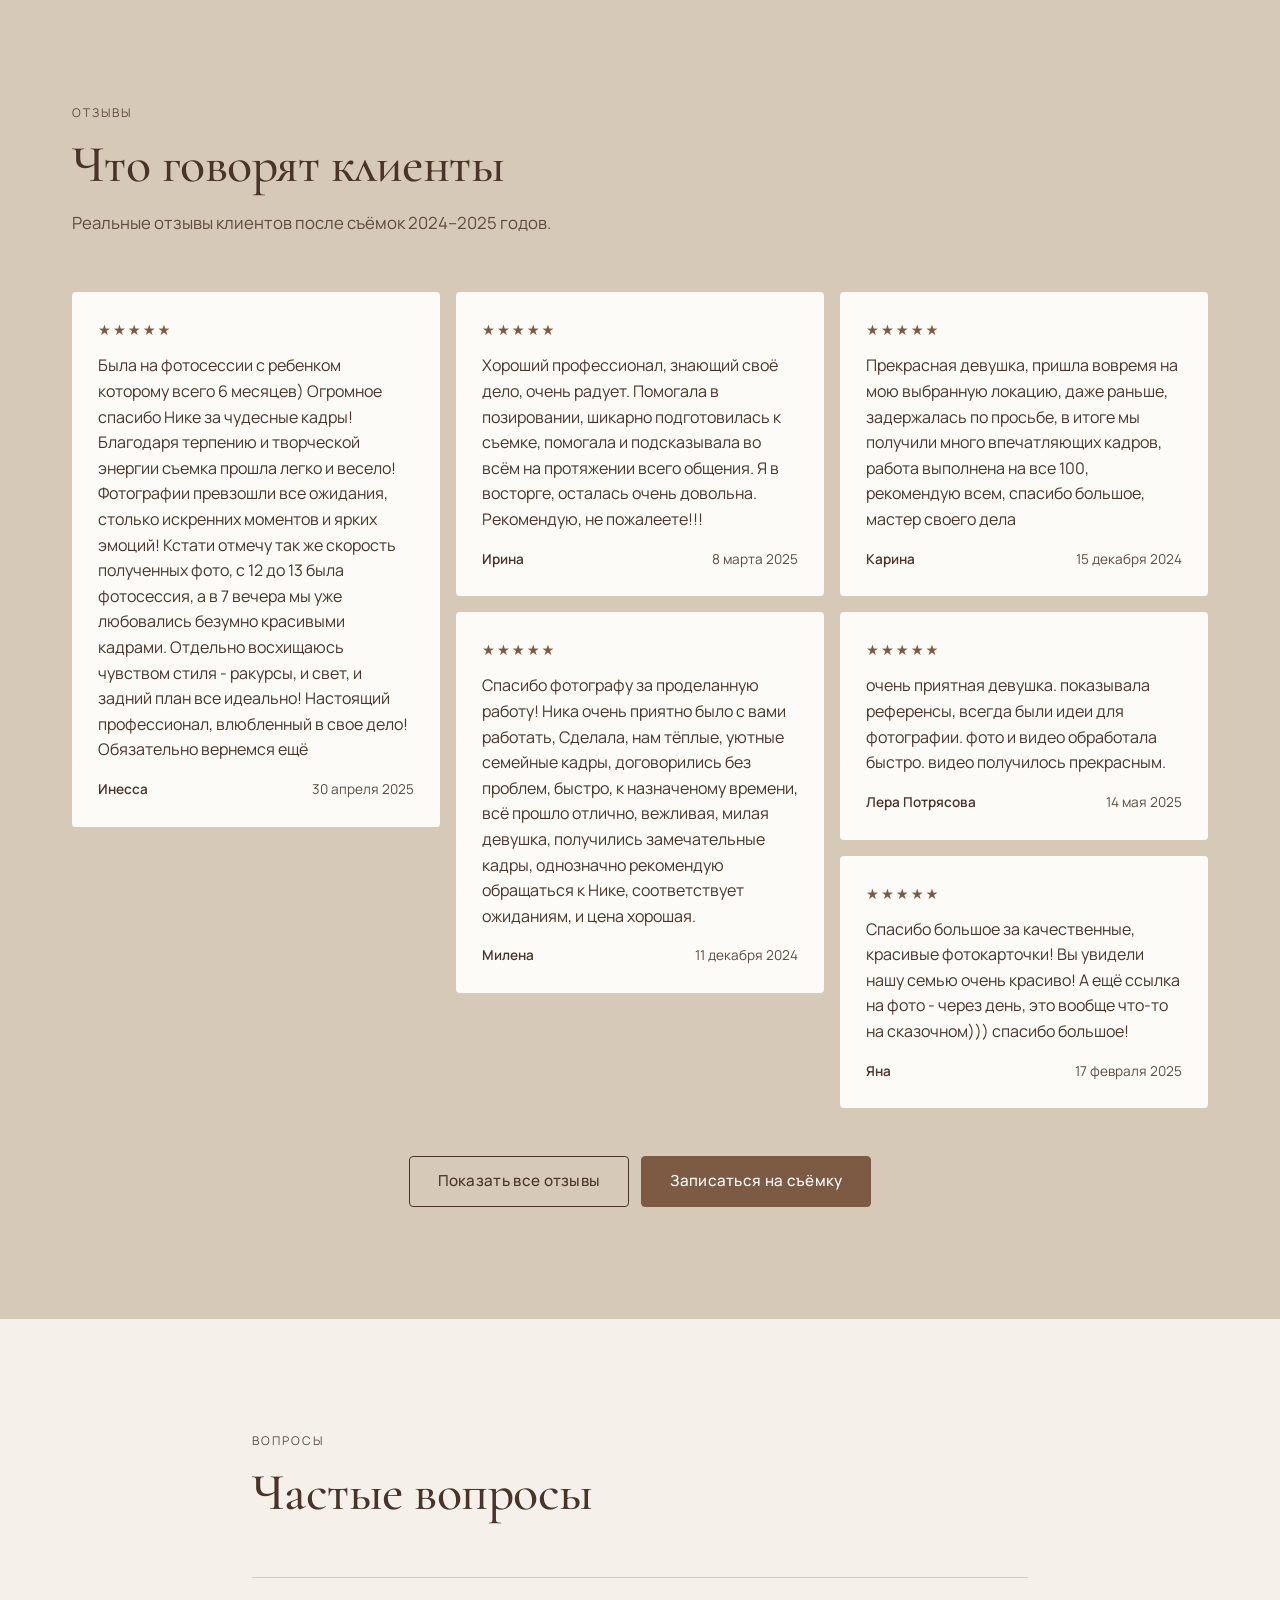
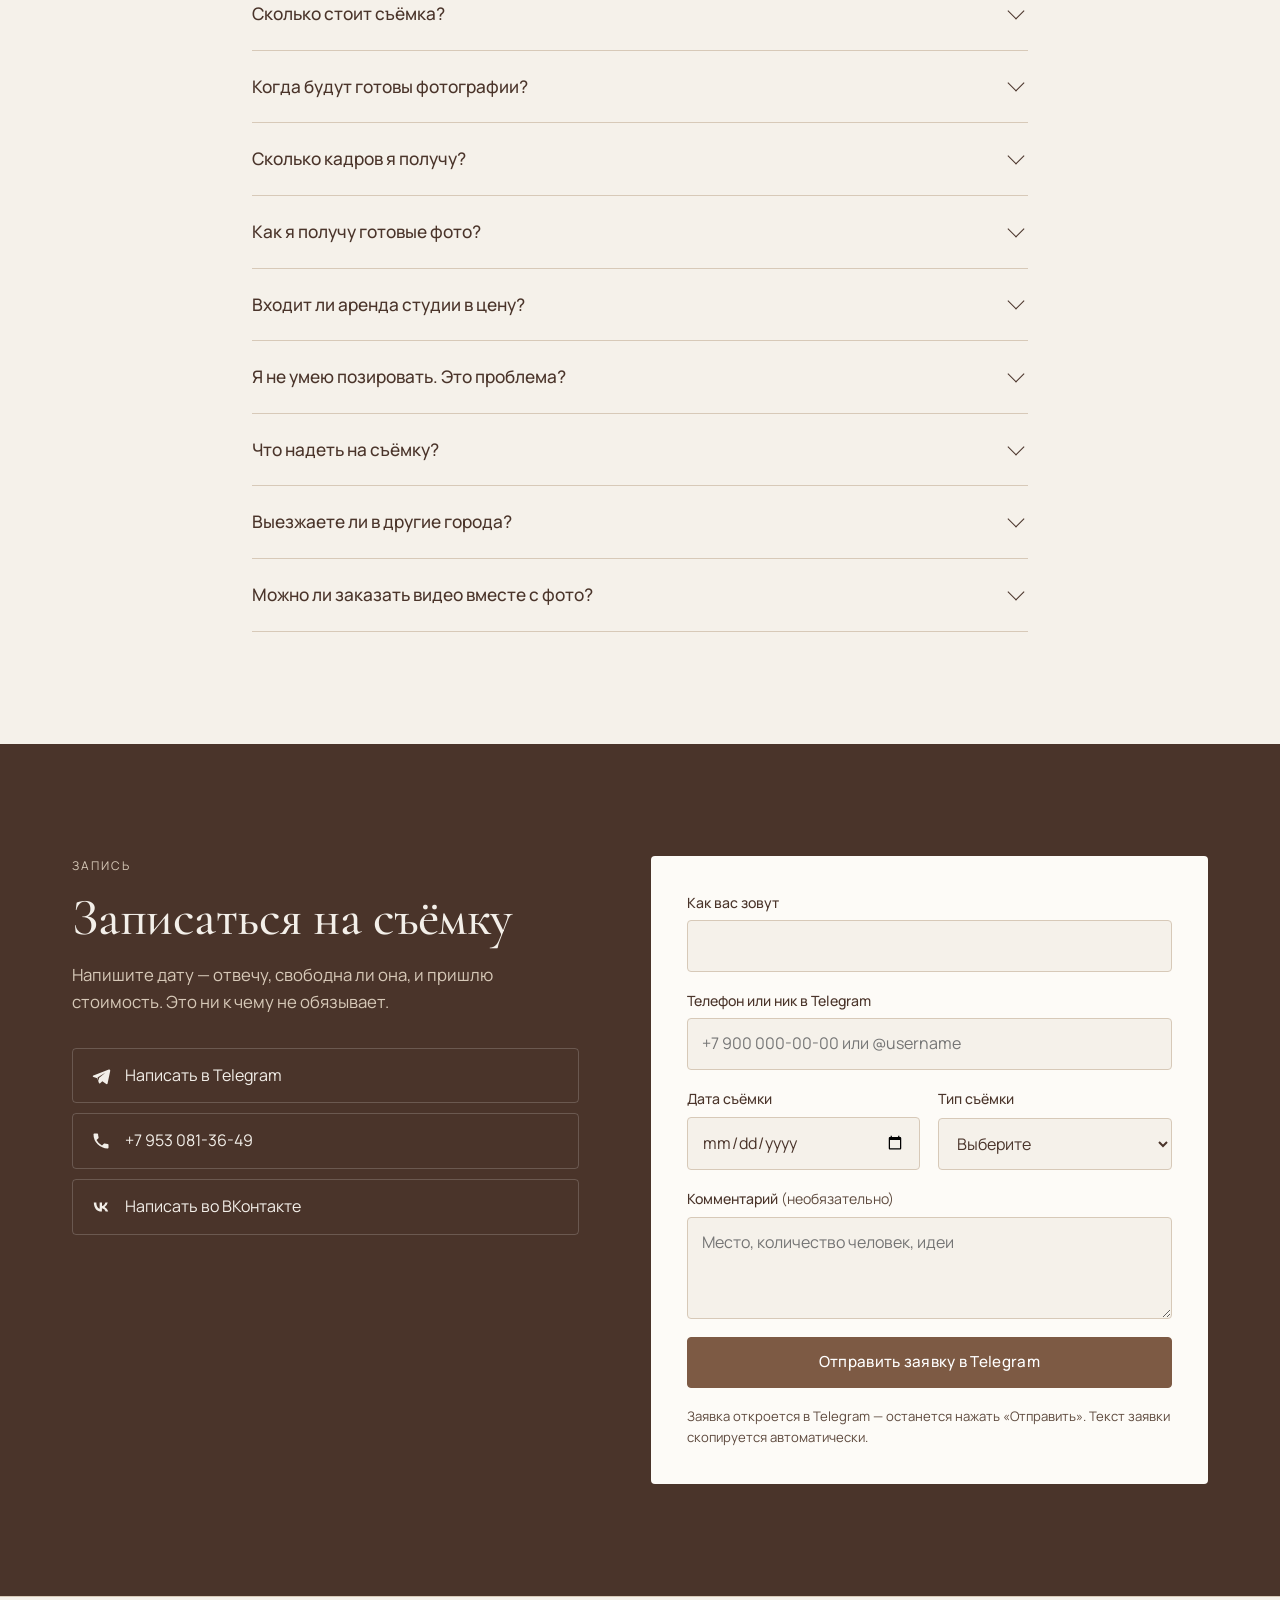
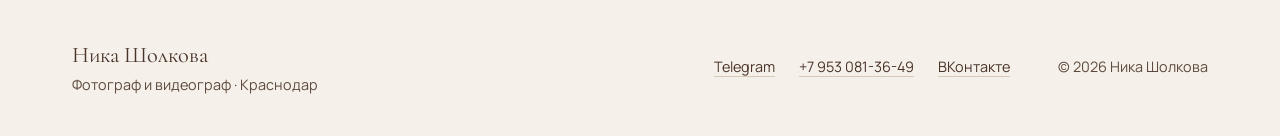
==== commit 846752fe: "Оставлен один вариант лендинга (по референсу), лишние версии и неиспользуемые файлы удалены index.ht" ====
--- a/index.html
+++ b/index.html
@@ -1,12 +1,304 @@
 <!doctype html>
-<html lang="ru">
+<html lang="ru" data-variant="general" data-layout="ref">
 <head>
   <meta charset="utf-8">
-  <title>Свадебный фотограф в Краснодаре — Ника Шолкова</title>
-  <meta http-equiv="refresh" content="0; url=index_v2_general.html">
-  <link rel="canonical" href="index_v2_general.html">
+  <meta name="viewport" content="width=device-width, initial-scale=1">
+  <title>Фотограф и видеограф в Краснодаре — Ника Шолкова</title>
+  <meta name="description" content="Свадьбы, уличные и студийные фотосессии, видео-контент. 4 года съёмок. Подскажу позы и создам спокойную атмосферу.">
+  <meta property="og:type" content="website">
+  <meta property="og:locale" content="ru_RU">
+  <meta property="og:title" content="Фотограф и видеограф Ника Шолкова — Краснодар">
+  <meta property="og:description" content="Свадьбы, мероприятия, прогулки, студийные портреты и видео. Подскажу позы и создам спокойную атмосферу.">
+  <meta property="og:image" content="https://shurhoveckyvadim-creator.github.io/Nika-photographer/img/og.jpg">
+  <meta name="theme-color" content="#f5f1ea">
+  <link rel="icon" href="img/favicon.svg" type="image/svg+xml">
+  <link rel="preconnect" href="https://fonts.googleapis.com">
+  <link rel="preconnect" href="https://fonts.gstatic.com" crossorigin>
+  <link href="https://fonts.googleapis.com/css2?family=Cormorant+Garamond:ital,wght@0,400;0,500;1,400&family=Manrope:wght@400;500;600&display=swap" rel="stylesheet">
+  <link rel="stylesheet" href="css/styles.css?v=3">
+  <link rel="stylesheet" href="css/styles-v2.css?v=4">
+  <link rel="stylesheet" href="css/styles-v3.css?v=1">
 </head>
 <body>
-  <a href="index_v2_general.html">Открыть сайт</a>
+  <a class="skip-link" href="#main">Перейти к содержанию</a>
+
+  <header class="header" id="top">
+    <div class="container header__inner">
+      <a class="logo" href="#top" aria-label="Ника Шолкова — на главную">
+        <svg class="logo__icon" viewBox="0 0 24 24" aria-hidden="true"><path d="M8 5l1.5-2h5L16 5h3a2 2 0 0 1 2 2v11a2 2 0 0 1-2 2H5a2 2 0 0 1-2-2V7a2 2 0 0 1 2-2h3z" fill="currentColor"/><circle cx="12" cy="12" r="4" fill="var(--bg)"/></svg>
+        <span class="logo__text">Шолкова Ника</span>
+      </a>
+      <nav class="nav" aria-label="Основная навигация">
+        <a href="#about">Обо мне</a>
+        <a href="#portfolio">Портфолио</a>
+        <a href="#prices">Цены</a>
+        <a href="#reviews">Отзывы</a>
+        <a href="#faq">Вопросы</a>
+      </nav>
+      <div class="header__contacts">
+        <a class="icon-link" data-contact="telegram" aria-label="Написать в Telegram"><svg viewBox="0 0 24 24" aria-hidden="true"><use href="#i-tg"/></svg></a>
+        <a class="icon-link" data-contact="phone" aria-label="Позвонить"><svg viewBox="0 0 24 24" aria-hidden="true"><use href="#i-phone"/></svg></a>
+        <a class="icon-link" data-contact="vk" aria-label="Написать во ВКонтакте"><svg viewBox="0 0 24 24" aria-hidden="true"><use href="#i-vk"/></svg></a>
+        <a class="btn btn--small" href="#booking">Записаться</a>
+      </div>
+    </div>
+  </header>
+
+  <main id="main">
+    <!-- 1. Hero -->
+    <section class="hero hero--ref" aria-labelledby="hero-title">
+      <picture class="hero-ref__media">
+        <source type="image/webp" srcset="img/p/v3-hero-1200.webp 1200w, img/p/v3-hero-2400.webp 2400w" sizes="100vw">
+        <img src="img/p/v3-hero-2400.jpg" srcset="img/p/v3-hero-1200.jpg 1200w, img/p/v3-hero-2400.jpg 2400w" sizes="100vw" width="2400" height="1351" alt="Невеста в жемчужных бусах у окна" fetchpriority="high">
+      </picture>
+      <div class="container hero-ref__content">
+        <p class="eyebrow">Ника Шолкова · кинооператор и фотограф</p>
+        <h1 id="hero-title" class="hero__title">Фотограф и видеограф в&nbsp;Краснодаре</h1>
+        <p class="hero__lead">Свадьбы, мероприятия, прогулки, студийные портреты и видео. Подскажу позы и создам спокойную атмосферу.</p>
+        <div class="hero__actions">
+          <a class="btn" href="#booking">Записаться на съёмку</a>
+          <a class="btn btn--ghost-light" href="#portfolio">Смотреть портфолио</a>
+        </div>
+      </div>
+    </section>
+
+    <!-- Полоса преимуществ -->
+    <section class="strip" aria-label="Коротко о съёмках">
+      <div class="container">
+        <ul class="strip__list">
+          <li class="strip__item">
+            <svg viewBox="0 0 24 24" fill="none" stroke="currentColor" stroke-width="1.4" aria-hidden="true"><path d="M8 5l1.5-2h5L16 5h3a2 2 0 0 1 2 2v11a2 2 0 0 1-2 2H5a2 2 0 0 1-2-2V7a2 2 0 0 1 2-2h3z"/><circle cx="12" cy="12" r="3.6"/></svg>
+            <div><strong>Фото и видео</strong><span>Снимаю и кадры, и ролики: от рилс до фильмов</span></div>
+          </li>
+          <li class="strip__item">
+            <svg viewBox="0 0 24 24" fill="none" stroke="currentColor" stroke-width="1.4" aria-hidden="true"><path d="M12 20s-7-4.4-7-10a4 4 0 0 1 7-2.6A4 4 0 0 1 19 10c0 5.6-7 10-7 10z"/></svg>
+            <div><strong>Подскажу позы</strong><span>Не нужно уметь позировать: помогу и расслаблю</span></div>
+          </li>
+          <li class="strip__item">
+            <svg viewBox="0 0 24 24" fill="none" stroke="currentColor" stroke-width="1.4" aria-hidden="true"><circle cx="12" cy="12" r="8.5"/><path d="M12 7.5V12l3 2"/></svg>
+            <div><strong>Готово от 7 дней</strong><span>От 50 обработанных кадров, ссылка на Яндекс Диск</span></div>
+          </li>
+          <li class="strip__item">
+            <svg viewBox="0 0 24 24" fill="none" stroke="currentColor" stroke-width="1.4" aria-hidden="true"><path d="M12 3l2.6 5.4 5.9.8-4.3 4.1 1 5.8L12 16.3 6.8 19.1l1-5.8L3.5 9.2l5.9-.8z"/></svg>
+            <div><strong>4 года съёмок</strong><span>Реальные отзывы клиентов после съёмок</span></div>
+          </li>
+        </ul>
+      </div>
+    </section>
+
+    <!-- Обо мне: личный бренд сразу после первого экрана -->
+    <section class="section section--dark" id="about" aria-labelledby="about-title">
+      <div class="container split split--reverse">
+        <figure class="split__media">
+          <picture id="about-photo"></picture>
+        </figure>
+        <div class="split__text">
+          <p class="eyebrow">Обо мне · Ника Шолкова</p>
+          <h2 id="about-title">Я кинооператор и фотограф</h2>
+          <div class="about__text" id="about-text"></div>
+          <ul class="about__facts" id="about-facts"></ul>
+          <div class="about__cta"><a class="btn" href="#booking">Записаться на съёмку</a></div>
+        </div>
+      </div>
+    </section>
+
+    <!-- Направления -->
+    <section class="section" id="directions" aria-labelledby="directions-title">
+      <div class="container">
+        <div class="section__head section__head--row">
+          <div>
+            <p class="eyebrow">Направления</p>
+            <h2 id="directions-title">Что я снимаю</h2>
+            <p class="section__lead">Выберите направление: покажу подходящие кадры и стоимость.</p>
+          </div>
+          <a class="btn btn--ghost" href="#portfolio">Смотреть всё портфолио</a>
+        </div>
+        <ul class="directions" id="directions-list"></ul>
+      </div>
+    </section>
+
+    <!-- 2. Портфолио -->
+    <section class="section" id="portfolio" aria-labelledby="portfolio-title">
+      <div class="container">
+        <div class="section__head">
+          <p class="eyebrow">Портфолио</p>
+          <h2 id="portfolio-title">Как выглядят мои кадры</h2>
+          <p class="section__lead">Свадьбы, мероприятия, прогулки по городу и студийные портреты. Нажмите на фото, чтобы посмотреть крупно.</p>
+        </div>
+        <div class="filters" role="tablist" aria-label="Категории портфолио" id="filters"></div>
+        <ul class="gallery" id="gallery"></ul>
+        <div class="section__cta">
+          <a class="btn" href="#booking">Записаться на съёмку</a>
+        </div>
+      </div>
+    </section>
+
+    <!-- 3. Вы точно получитесь красивой -->
+    <section class="section section--alt" id="beautiful" aria-labelledby="beautiful-title">
+      <div class="container split">
+        <div class="split__text">
+          <p class="eyebrow">Если переживаете перед камерой</p>
+          <h2 id="beautiful-title">Вы точно будете хорошо выглядеть в кадре</h2>
+          <p class="section__lead">Почти все говорят, что не умеют позировать. Это нормально — помогать на съёмке моя работа.</p>
+          <ol class="care-list" id="care-list"></ol>
+        </div>
+        <figure class="split__media">
+          <picture id="beautiful-photo"></picture>
+        </figure>
+      </div>
+      <div class="container">
+        <ul class="quotes" id="care-quotes"></ul>
+      </div>
+    </section>
+
+    <!-- 4. Услуги и цены -->
+    <section class="section" id="prices" aria-labelledby="prices-title">
+      <div class="container">
+        <div class="section__head">
+          <p class="eyebrow">Услуги и цены</p>
+          <h2 id="prices-title">Сколько стоит съёмка</h2>
+          <p class="section__lead">Цены указаны «от». Итог зависит от длительности, количества локаций и объёма обработки. Напишите дату — пришлю точную стоимость.</p>
+        </div>
+        <ul class="services" id="services"></ul>
+      </div>
+    </section>
+
+    <!-- 6. Как проходит работа -->
+    <section class="section" id="process" aria-labelledby="process-title">
+      <div class="container">
+        <div class="section__head">
+          <p class="eyebrow">Как проходит работа</p>
+          <h2 id="process-title">От заявки до готовых фото</h2>
+        </div>
+        <ol class="steps" id="steps"></ol>
+      </div>
+    </section>
+
+    <!-- 7. Отзывы -->
+    <section class="section section--alt" id="reviews" aria-labelledby="reviews-title">
+      <div class="container">
+        <div class="section__head">
+          <p class="eyebrow">Отзывы</p>
+          <h2 id="reviews-title">Что говорят клиенты</h2>
+          <p class="section__lead" id="reviews-source"></p>
+        </div>
+        <ul class="reviews" id="reviews-list"></ul>
+        <div class="section__cta">
+          <button class="btn btn--ghost" type="button" id="reviews-more">Показать все отзывы</button>
+          <a class="btn" href="#booking">Записаться на съёмку</a>
+        </div>
+      </div>
+    </section>
+
+    <!-- 8. FAQ -->
+    <section class="section" id="faq" aria-labelledby="faq-title">
+      <div class="container container--narrow">
+        <div class="section__head">
+          <p class="eyebrow">Вопросы</p>
+          <h2 id="faq-title">Частые вопросы</h2>
+        </div>
+        <div class="faq" id="faq-list"></div>
+      </div>
+    </section>
+
+    <!-- 9. Финальный CTA -->
+    <section class="section section--dark" id="booking" aria-labelledby="booking-title">
+      <div class="container booking">
+        <div class="booking__text">
+          <p class="eyebrow">Запись</p>
+          <h2 id="booking-title">Записаться на съёмку</h2>
+          <p class="section__lead">Напишите дату — отвечу, свободна ли она, и пришлю стоимость. Это ни к чему не обязывает.</p>
+          <ul class="booking__contacts">
+            <li><a class="contact-row" data-contact="telegram"><svg viewBox="0 0 24 24" aria-hidden="true"><use href="#i-tg"/></svg><span>Написать в Telegram</span></a></li>
+            <li><a class="contact-row" data-contact="phone"><svg viewBox="0 0 24 24" aria-hidden="true"><use href="#i-phone"/></svg><span data-contact-label="phone">Позвонить</span></a></li>
+            <li><a class="contact-row" data-contact="vk"><svg viewBox="0 0 24 24" aria-hidden="true"><use href="#i-vk"/></svg><span>Написать во ВКонтакте</span></a></li>
+          </ul>
+        </div>
+
+        <form class="form" id="booking-form" novalidate>
+          <div class="field">
+            <label for="f-name">Как вас зовут</label>
+            <input id="f-name" name="name" type="text" autocomplete="name" required minlength="2" aria-describedby="f-name-err">
+            <p class="field__error" id="f-name-err" aria-live="polite"></p>
+          </div>
+          <div class="field">
+            <label for="f-contact">Телефон или ник в Telegram</label>
+            <input id="f-contact" name="contact" type="text" autocomplete="tel" required placeholder="+7 900 000-00-00 или @username" aria-describedby="f-contact-err">
+            <p class="field__error" id="f-contact-err" aria-live="polite"></p>
+          </div>
+          <div class="field-row">
+            <div class="field">
+              <label for="f-date">Дата съёмки</label>
+              <input id="f-date" name="date" type="date" aria-describedby="f-date-err">
+              <p class="field__error" id="f-date-err" aria-live="polite"></p>
+            </div>
+            <div class="field">
+              <label for="f-type">Тип съёмки</label>
+              <select id="f-type" name="type" required aria-describedby="f-type-err"></select>
+              <p class="field__error" id="f-type-err" aria-live="polite"></p>
+            </div>
+          </div>
+          <div class="field">
+            <label for="f-comment">Комментарий <span class="field__optional">(необязательно)</span></label>
+            <textarea id="f-comment" name="comment" rows="3" placeholder="Место, количество человек, идеи"></textarea>
+          </div>
+          <button class="btn btn--full" type="submit">Отправить заявку в Telegram</button>
+          <p class="form__note">Заявка откроется в Telegram — останется нажать «Отправить». Текст заявки скопируется автоматически.</p>
+          <p class="form__status" id="form-status" role="status" aria-live="polite"></p>
+        </form>
+      </div>
+    </section>
+  </main>
+
+  <footer class="footer">
+    <div class="container footer__inner">
+      <div>
+        <p class="footer__name">Ника Шолкова</p>
+        <p class="footer__muted">Фотограф и видеограф · Краснодар</p>
+      </div>
+      <ul class="footer__contacts">
+        <li><a data-contact="telegram">Telegram</a></li>
+        <li><a data-contact="phone" data-contact-label="phone">Телефон</a></li>
+        <li><a data-contact="vk">ВКонтакте</a></li>
+      </ul>
+      <p class="footer__muted">© <span id="year"></span> Ника Шолкова</p>
+    </div>
+  </footer>
+
+  <!-- Мобильная панель связи -->
+  <div class="mobile-bar" id="mobile-bar">
+    <a class="mobile-bar__icon" data-contact="phone" aria-label="Позвонить"><svg viewBox="0 0 24 24" aria-hidden="true"><use href="#i-phone"/></svg></a>
+    <a class="btn mobile-bar__main" href="#booking">Записаться на съёмку</a>
+    <a class="mobile-bar__icon" data-contact="telegram" aria-label="Написать в Telegram"><svg viewBox="0 0 24 24" aria-hidden="true"><use href="#i-tg"/></svg></a>
+  </div>
+
+  <!-- Лайтбокс -->
+  <div class="lightbox" id="lightbox" role="dialog" aria-modal="true" aria-label="Просмотр фотографии" hidden>
+    <button class="lightbox__close" type="button" aria-label="Закрыть">
+      <svg viewBox="0 0 24 24" aria-hidden="true"><path d="M6 6l12 12M18 6L6 18" stroke="currentColor" stroke-width="1.6" fill="none"/></svg>
+    </button>
+    <button class="lightbox__nav lightbox__nav--prev" type="button" aria-label="Предыдущее фото">
+      <svg viewBox="0 0 24 24" aria-hidden="true"><path d="M15 5l-7 7 7 7" stroke="currentColor" stroke-width="1.6" fill="none"/></svg>
+    </button>
+    <figure class="lightbox__figure">
+      <img class="lightbox__img" alt="">
+      <figcaption class="lightbox__caption"></figcaption>
+    </figure>
+    <button class="lightbox__nav lightbox__nav--next" type="button" aria-label="Следующее фото">
+      <svg viewBox="0 0 24 24" aria-hidden="true"><path d="M9 5l7 7-7 7" stroke="currentColor" stroke-width="1.6" fill="none"/></svg>
+    </button>
+  </div>
+
+  <!-- Иконки -->
+  <svg width="0" height="0" style="position:absolute" aria-hidden="true">
+    <symbol id="i-tg" viewBox="0 0 24 24"><path fill="currentColor" d="M21.4 4.2 2.9 11.3c-1 .4-1 1.6.1 1.9l4.6 1.4 1.8 5.6c.2.7 1.1.9 1.6.4l2.6-2.4 4.7 3.5c.6.4 1.4.1 1.6-.6l3.2-15.3c.2-1-.8-1.9-1.8-1.6zM9.6 14.3l-.4 3.6-1.3-4.1 9.6-6.1-7.9 6.6z"/></symbol>
+    <symbol id="i-phone" viewBox="0 0 24 24"><path fill="currentColor" d="M6.6 10.8a15.1 15.1 0 0 0 6.6 6.6l2.2-2.2c.3-.3.7-.4 1-.2 1.1.4 2.3.6 3.6.6.6 0 1 .4 1 1V20c0 .6-.4 1-1 1A17 17 0 0 1 3 4c0-.6.4-1 1-1h3.5c.6 0 1 .4 1 1 0 1.3.2 2.5.6 3.6.1.3 0 .7-.2 1l-2.3 2.2z"/></symbol>
+    <symbol id="i-vk" viewBox="0 0 24 24"><path fill="currentColor" d="M12.8 17.5C6.9 17.5 3.5 13.4 3.4 6.6h3c.1 5 2.3 7.1 4 7.5V6.6h2.8v4.3c1.7-.2 3.5-2.1 4.1-4.3h2.8a8.3 8.3 0 0 1-3.8 5.4 8.6 8.6 0 0 1 4.4 5.5h-3.1a5.4 5.4 0 0 0-4.5-3.9v3.9h-.3z"/></symbol>
+  </svg>
+
+  <script src="js/content-v2.js?v=3"></script>
+  <script src="js/photo-sizes-v2.js?v=2"></script>
+  <script src="js/main.js?v=4"></script>
+  <script src="js/v2.js?v=2"></script>
 </body>
 </html>
--- a/css/styles.css
+++ b/css/styles.css
@@ -0,0 +1,485 @@
+/* ===== Токены ===== */
+:root {
+  --bg: #f6f4f1;
+  --bg-alt: #ece8e2;
+  --surface: #ffffff;
+  --ink: #1b1a19;
+  --ink-soft: #5c5853;
+  --line: #dcd6ce;
+  --accent: #9a6b4f;        /* мягкий тёплый акцент [УТОЧНИТЬ фирменные цвета] */
+  --accent-ink: #ffffff;
+  --dark: #1d1c1b;
+  --dark-soft: #a8a29b;
+  --error: #b23b2e;
+
+  --font-head: "Cormorant Garamond", Georgia, "Times New Roman", serif;
+  --font-body: "Manrope", system-ui, -apple-system, "Segoe UI", Roboto, sans-serif;
+
+  --radius: 4px;
+  --gutter: 16px;
+  --container: 1200px;
+  --header-h: 64px;
+  --ease: cubic-bezier(.2, .7, .2, 1);
+}
+
+@media (min-width: 768px) {
+  :root { --gutter: 32px; --header-h: 72px; }
+}
+
+/* ===== База ===== */
+*, *::before, *::after { box-sizing: border-box; }
+html { scroll-behavior: smooth; scroll-padding-top: var(--header-h); -webkit-text-size-adjust: 100%; }
+@media (prefers-reduced-motion: reduce) { html { scroll-behavior: auto; } }
+body {
+  margin: 0;
+  background: var(--bg);
+  color: var(--ink);
+  font-family: var(--font-body);
+  font-size: 16px;
+  line-height: 1.6;
+  -webkit-font-smoothing: antialiased;
+}
+img { display: block; max-width: 100%; height: auto; }
+a { color: inherit; }
+button, input, select, textarea { font: inherit; color: inherit; }
+h1, h2, h3 { font-family: var(--font-head); font-weight: 500; line-height: 1.1; margin: 0; letter-spacing: -0.01em; }
+h2 { font-size: clamp(2rem, 1.5rem + 2.2vw, 3.25rem); }
+h3 { font-size: 1.5rem; }
+p { margin: 0; }
+ul, ol { margin: 0; padding: 0; list-style: none; }
+
+.container { width: 100%; max-width: var(--container); margin: 0 auto; padding: 0 var(--gutter); }
+.container--narrow { max-width: 840px; }
+
+.skip-link { position: absolute; left: 8px; top: -60px; background: var(--ink); color: var(--bg); padding: 8px 14px; z-index: 100; border-radius: var(--radius); }
+.skip-link:focus { top: 8px; }
+
+:focus-visible { outline: 2px solid var(--accent); outline-offset: 3px; }
+
+.eyebrow {
+  font-size: .75rem;
+  letter-spacing: .16em;
+  text-transform: uppercase;
+  color: var(--ink-soft);
+  margin-bottom: 14px;
+}
+
+/* ===== Кнопки ===== */
+.btn {
+  display: inline-flex;
+  align-items: center;
+  justify-content: center;
+  gap: 8px;
+  min-height: 48px;
+  padding: 12px 28px;
+  border: 1px solid var(--ink);
+  border-radius: var(--radius);
+  background: var(--ink);
+  color: var(--bg);
+  font-size: .95rem;
+  font-weight: 500;
+  letter-spacing: .02em;
+  text-decoration: none;
+  cursor: pointer;
+  transition: background .25s var(--ease), color .25s var(--ease), border-color .25s var(--ease), transform .25s var(--ease);
+}
+.btn:hover { background: var(--accent); border-color: var(--accent); color: var(--accent-ink); }
+.btn:active { transform: translateY(1px); }
+.btn--small { min-height: 40px; padding: 8px 18px; font-size: .875rem; }
+.btn--ghost { background: transparent; color: var(--ink); }
+.btn--ghost:hover { background: var(--ink); border-color: var(--ink); color: var(--bg); }
+.btn--ghost-light { background: transparent; border-color: rgba(255,255,255,.7); color: #fff; }
+.btn--ghost-light:hover { background: #fff; border-color: #fff; color: var(--ink); }
+.btn--full { width: 100%; }
+
+/* ===== Шапка ===== */
+.header {
+  position: sticky;
+  top: 0;
+  z-index: 50;
+  height: var(--header-h);
+  background: rgba(246, 244, 241, .92);
+  backdrop-filter: blur(10px);
+  -webkit-backdrop-filter: blur(10px);
+  border-bottom: 1px solid transparent;
+  transition: border-color .3s;
+}
+.header.is-scrolled { border-bottom-color: var(--line); }
+.header__inner { height: 100%; display: flex; align-items: center; justify-content: space-between; gap: 24px; }
+.logo { display: inline-flex; align-items: center; gap: 10px; text-decoration: none; }
+.logo__icon { width: 26px; height: 26px; color: var(--ink); }
+.logo__text { font-size: .8rem; font-weight: 600; letter-spacing: .22em; text-transform: uppercase; white-space: nowrap; }
+.nav { display: none; gap: 28px; font-size: .9rem; }
+.nav a { text-decoration: none; color: var(--ink-soft); transition: color .2s; }
+.nav a:hover { color: var(--ink); }
+.header__contacts { display: flex; align-items: center; gap: 4px; }
+.header__contacts .btn { display: none; margin-left: 8px; }
+.icon-link { display: inline-flex; width: 40px; height: 40px; align-items: center; justify-content: center; border-radius: 50%; color: var(--ink); transition: background .2s; }
+.icon-link:hover { background: var(--bg-alt); }
+.icon-link svg { width: 20px; height: 20px; }
+@media (min-width: 1024px) {
+  .nav { display: flex; }
+  .header__contacts .btn { display: inline-flex; }
+}
+
+/* ===== Hero ===== */
+/* Светлый кадр: тёмный текст на светлой дымке слева (вариант B) */
+.hero {
+  position: relative;
+  min-height: calc(100svh - var(--header-h));
+  display: flex;
+  align-items: flex-end;
+  color: var(--ink);
+  overflow: hidden;
+  background: var(--bg);
+}
+.hero__media, .hero__media img { position: absolute; inset: 0; width: 100%; height: 100%; }
+.hero__media img { object-fit: cover; object-position: 50% 30%; }
+.hero::after {
+  content: "";
+  position: absolute;
+  inset: 0;
+  background: linear-gradient(to top, rgba(246,244,241,.94) 0%, rgba(246,244,241,.78) 42%, rgba(246,244,241,0) 72%);
+}
+.hero__content { position: relative; z-index: 1; padding-top: 120px; padding-bottom: 48px; }
+.hero .eyebrow { color: var(--ink-soft); }
+.hero__title { font-size: clamp(2.6rem, 1.8rem + 4vw, 5.25rem); max-width: 14ch; }
+.hero__title span { display: block; font-style: italic; }
+.hero__lead { margin-top: 20px; max-width: 34rem; font-size: 1.05rem; color: var(--ink-soft); }
+.hero__actions { display: flex; flex-wrap: wrap; gap: 12px; margin-top: 32px; }
+.hero .btn--ghost-light { border-color: var(--ink); color: var(--ink); }
+.hero .btn--ghost-light:hover { background: var(--ink); color: var(--bg); }
+.hero__facts { display: flex; flex-wrap: wrap; gap: 8px 24px; margin-top: 36px; padding-top: 20px; border-top: 1px solid var(--line); font-size: .875rem; color: var(--ink-soft); }
+.hero__facts li { position: relative; padding-left: 14px; }
+.hero__facts li::before { content: ""; position: absolute; left: 0; top: .65em; width: 5px; height: 5px; border-radius: 50%; background: currentColor; }
+@media (max-width: 479px) {
+  .hero__actions .btn { width: 100%; }
+}
+/* На телефоне фото отдельным блоком сверху, текст под ним — так невеста не прячется за текстом */
+@media (max-width: 767px) {
+  .hero { display: block; min-height: 0; }
+  .hero__media { position: relative; display: block; aspect-ratio: 4 / 5; max-height: 50svh; width: 100%; }
+  .hero__media img { object-position: 50% 62%; }
+  .hero::after { display: none; }
+  .hero__content { padding-top: 28px; }
+}
+@media (min-width: 768px) {
+  .hero__content { padding-bottom: 72px; }
+  .hero__media img { object-position: 62% 50%; }
+  .hero::after {
+    background: linear-gradient(to right, rgba(246,244,241,.84) 0%, rgba(246,244,241,.58) 38%, rgba(246,244,241,0) 60%);
+  }
+}
+
+/* ===== Секции ===== */
+.section { padding: 72px 0; }
+.section--alt { background: var(--bg-alt); }
+.section--dark { background: var(--dark); color: #f3efe9; }
+.section--dark .eyebrow, .section--dark .section__lead { color: var(--dark-soft); }
+.section__head { max-width: 44rem; margin-bottom: 40px; }
+.section__lead { margin-top: 16px; color: var(--ink-soft); font-size: 1.05rem; }
+.section__cta { display: flex; flex-wrap: wrap; justify-content: center; gap: 12px; margin-top: 48px; }
+@media (min-width: 768px) {
+  .section { padding: 112px 0; }
+  .section__head { margin-bottom: 56px; }
+}
+
+/* ===== Портфолио ===== */
+.filters { display: flex; gap: 8px; overflow-x: auto; margin: 0 calc(var(--gutter) * -1) 28px; padding: 0 var(--gutter) 4px; scrollbar-width: none; }
+.filters::-webkit-scrollbar { display: none; }
+.filter {
+  flex: none;
+  min-height: 40px;
+  padding: 8px 18px;
+  border: 1px solid var(--line);
+  border-radius: 999px;
+  background: transparent;
+  font-size: .9rem;
+  cursor: pointer;
+  transition: background .2s, border-color .2s, color .2s;
+}
+.filter:hover { border-color: var(--ink); }
+.filter[aria-selected="true"] { background: var(--ink); border-color: var(--ink); color: var(--bg); }
+.filter__count { margin-left: 6px; opacity: .55; font-size: .8em; }
+
+.gallery { columns: 2; column-gap: 8px; }
+.gallery__item { break-inside: avoid; margin-bottom: 8px; }
+.gallery__item[hidden] { display: none; }
+.gallery__btn {
+  display: block;
+  width: 100%;
+  padding: 0;
+  border: 0;
+  background: var(--bg-alt);
+  cursor: zoom-in;
+  overflow: hidden;
+  border-radius: 2px;
+}
+.gallery__btn img { width: 100%; height: auto; transition: transform .6s var(--ease), opacity .4s; }
+.gallery__btn:hover img { transform: scale(1.03); }
+@media (min-width: 768px) { .gallery { columns: 3; column-gap: 12px; } .gallery__item { margin-bottom: 12px; } }
+@media (min-width: 1280px) { .gallery { columns: 4; } }
+
+/* ===== Split ===== */
+.split { display: grid; gap: 40px; align-items: center; }
+/* Фото целиком, в родных пропорциях, в рамке-паспарту: белое поле, тонкая линия внутри и смещённая рамка-контур */
+.split__media {
+  position: relative;
+  isolation: isolate;
+  justify-self: center;
+  margin: 12px 12px 0 0;
+  padding: 14px;
+  background: var(--surface);
+  box-shadow: 0 24px 48px -30px rgba(27, 26, 25, .45);
+}
+.split__media::after {
+  content: "";
+  position: absolute;
+  inset: 7px;
+  border: 1px solid #cdc4b8;
+  pointer-events: none;
+}
+.split__media::before {
+  content: "";
+  position: absolute;
+  inset: -12px -12px 12px 12px;
+  border: 1px solid var(--accent);
+  opacity: .45;
+  z-index: -1;
+}
+.split__media picture { display: block; }
+.split__media img { width: auto; max-width: 100%; max-height: min(78svh, 760px); margin: 0 auto; }
+@media (min-width: 900px) {
+  .split { grid-template-columns: 1fr 1fr; gap: 72px; }
+  .split--reverse .split__media { order: -1; }
+}
+
+.care-list { margin-top: 32px; display: grid; gap: 22px; counter-reset: care; }
+.care-list li { position: relative; padding-left: 52px; counter-increment: care; }
+.care-list li::before {
+  content: counter(care, decimal-leading-zero);
+  position: absolute;
+  left: 0;
+  top: -2px;
+  font-family: var(--font-head);
+  font-size: 1.6rem;
+  color: var(--accent);
+}
+.care-list h3 { font-family: var(--font-body); font-size: 1rem; font-weight: 600; margin-bottom: 4px; letter-spacing: 0; }
+.care-list p { color: var(--ink-soft); }
+
+.quotes { display: grid; gap: 16px; margin-top: 56px; }
+.quote { height: 100%; margin: 0; background: var(--surface); padding: 28px; border-radius: var(--radius); }
+.quote blockquote { margin: 0; font-family: var(--font-head); font-size: 1.35rem; line-height: 1.35; font-style: italic; }
+.quote figcaption { margin-top: 14px; font-size: .85rem; color: var(--ink-soft); }
+@media (min-width: 768px) { .quotes { grid-template-columns: repeat(3, 1fr); } }
+
+/* ===== Услуги ===== */
+.services { display: grid; gap: 16px; }
+.service {
+  display: flex;
+  flex-direction: column;
+  padding: 28px;
+  background: var(--surface);
+  border: 1px solid var(--line);
+  border-radius: var(--radius);
+}
+.service--main { border-color: var(--ink); }
+.service__badge { align-self: flex-start; margin-bottom: 14px; padding: 4px 10px; font-size: .72rem; letter-spacing: .12em; text-transform: uppercase; background: var(--ink); color: var(--bg); border-radius: 2px; }
+.service h3 { font-size: 1.7rem; }
+.service__price { margin-top: 10px; font-size: 1.15rem; font-weight: 600; }
+.service__desc { margin-top: 12px; color: var(--ink-soft); font-size: .95rem; }
+.service__list { margin: 18px 0 24px; display: grid; gap: 8px; font-size: .92rem; }
+.service__list li { position: relative; padding-left: 18px; }
+.service__list li::before { content: ""; position: absolute; left: 0; top: .7em; width: 8px; height: 1px; background: var(--accent); }
+.service .btn { margin-top: auto; }
+@media (min-width: 640px) { .services { grid-template-columns: repeat(2, 1fr); } }
+@media (min-width: 1100px) { .services { grid-template-columns: repeat(4, 1fr); } }
+
+.todo { color: var(--accent); font-style: italic; }
+
+/* ===== Обо мне ===== */
+.about__text { margin-top: 24px; display: grid; gap: 14px; color: var(--ink-soft); font-size: 1.05rem; }
+.about__facts { margin-top: 32px; display: grid; grid-template-columns: repeat(2, 1fr); gap: 20px; padding-top: 28px; border-top: 1px solid var(--line); }
+.about__facts strong { display: block; font-family: var(--font-head); font-size: 2.2rem; font-weight: 500; line-height: 1; }
+.about__facts span { display: block; margin-top: 6px; font-size: .88rem; color: var(--ink-soft); }
+
+/* ===== Шаги ===== */
+.steps { display: grid; gap: 1px; background: var(--line); border: 1px solid var(--line); }
+.step { background: var(--bg); padding: 28px 24px; }
+.step__num { font-family: var(--font-head); font-size: 2.4rem; line-height: 1; color: var(--accent); }
+.step h3 { margin-top: 18px; font-family: var(--font-body); font-size: 1.02rem; font-weight: 600; letter-spacing: 0; }
+.step p { margin-top: 8px; color: var(--ink-soft); font-size: .92rem; }
+@media (min-width: 640px) { .steps { grid-template-columns: repeat(2, 1fr); } }
+@media (min-width: 1024px) { .steps { grid-template-columns: repeat(5, 1fr); } }
+
+/* ===== Отзывы ===== */
+.reviews { columns: 1; column-gap: 16px; }
+.review { break-inside: avoid; margin-bottom: 16px; padding: 26px; background: var(--surface); border-radius: var(--radius); }
+.review[hidden] { display: none; }
+.review__stars { color: var(--accent); letter-spacing: 2px; font-size: .9rem; }
+.review__text { margin-top: 12px; }
+.review__meta { margin-top: 16px; display: flex; justify-content: space-between; gap: 12px; font-size: .85rem; color: var(--ink-soft); }
+.review__name { font-weight: 600; color: var(--ink); }
+@media (min-width: 768px) { .reviews { columns: 2; } }
+@media (min-width: 1100px) { .reviews { columns: 3; } }
+
+/* ===== FAQ ===== */
+.faq { border-top: 1px solid var(--line); }
+.faq details { border-bottom: 1px solid var(--line); }
+.faq summary {
+  position: relative;
+  padding: 22px 44px 22px 0;
+  font-size: 1.08rem;
+  font-weight: 500;
+  cursor: pointer;
+  list-style: none;
+}
+.faq summary::-webkit-details-marker { display: none; }
+.faq summary::after {
+  content: "";
+  position: absolute;
+  right: 6px;
+  top: 50%;
+  width: 12px;
+  height: 12px;
+  border-right: 1.5px solid var(--ink);
+  border-bottom: 1.5px solid var(--ink);
+  transform: translateY(-75%) rotate(45deg);
+  transition: transform .3s var(--ease);
+}
+.faq details[open] summary::after { transform: translateY(-25%) rotate(-135deg); }
+.faq__answer { padding: 0 0 24px; color: var(--ink-soft); max-width: 44rem; }
+
+/* ===== Запись ===== */
+.booking { display: grid; gap: 48px; }
+.booking__contacts { margin-top: 32px; display: grid; gap: 10px; }
+.contact-row {
+  display: flex;
+  align-items: center;
+  gap: 14px;
+  padding: 14px 18px;
+  border: 1px solid rgba(255,255,255,.18);
+  border-radius: var(--radius);
+  text-decoration: none;
+  transition: border-color .2s, background .2s;
+}
+.contact-row:hover { border-color: #fff; background: rgba(255,255,255,.04); }
+.contact-row svg { width: 20px; height: 20px; flex: none; }
+@media (min-width: 900px) { .booking { grid-template-columns: 1fr 1.1fr; gap: 72px; align-items: start; } }
+
+.form { background: var(--surface); color: var(--ink); padding: 28px 20px; border-radius: var(--radius); display: grid; gap: 18px; }
+@media (min-width: 640px) { .form { padding: 36px; } }
+.field { display: grid; gap: 6px; }
+.field-row { display: grid; gap: 18px; }
+@media (min-width: 640px) { .field-row { grid-template-columns: 1fr 1fr; } }
+.field label { font-size: .88rem; font-weight: 500; }
+.field__optional { font-weight: 400; color: var(--ink-soft); }
+.field input, .field select, .field textarea {
+  width: 100%;
+  min-height: 48px;
+  padding: 12px 14px;
+  border: 1px solid var(--line);
+  border-radius: var(--radius);
+  background: var(--bg);
+  font-size: 16px;
+  transition: border-color .2s, background .2s;
+}
+.field textarea { resize: vertical; min-height: 96px; }
+.field input:focus, .field select:focus, .field textarea:focus { outline: none; border-color: var(--ink); background: #fff; }
+.field.is-invalid input, .field.is-invalid select { border-color: var(--error); }
+.field__error { min-height: 0; font-size: .82rem; color: var(--error); }
+.field__error:empty { display: none; }
+.form__note { font-size: .82rem; color: var(--ink-soft); }
+.form__status { font-size: .9rem; white-space: pre-line; }
+.form__status:empty { display: none; }
+.form__status.is-success { color: #2f6b3c; }
+
+/* ===== Подвал ===== */
+.footer { padding: 40px 0 120px; border-top: 1px solid var(--line); font-size: .9rem; }
+.footer__inner { display: grid; gap: 20px; }
+.footer__name { font-family: var(--font-head); font-size: 1.4rem; }
+.footer__muted { color: var(--ink-soft); }
+.footer__contacts { display: flex; flex-wrap: wrap; gap: 8px 24px; }
+.footer__contacts a { text-decoration: none; border-bottom: 1px solid var(--line); }
+.footer__contacts a:hover { border-color: var(--ink); }
+@media (min-width: 900px) {
+  .footer { padding-bottom: 40px; }
+  .footer__inner { grid-template-columns: 1fr auto auto; align-items: center; gap: 48px; }
+}
+
+/* ===== Мобильная панель ===== */
+.mobile-bar {
+  position: fixed;
+  left: 0;
+  right: 0;
+  bottom: 0;
+  z-index: 40;
+  display: flex;
+  gap: 8px;
+  padding: 10px var(--gutter) calc(10px + env(safe-area-inset-bottom));
+  background: rgba(246, 244, 241, .96);
+  border-top: 1px solid var(--line);
+  transform: translateY(110%);
+  transition: transform .35s var(--ease);
+}
+.mobile-bar.is-visible { transform: none; }
+.mobile-bar__main { flex: 1; min-height: 48px; padding: 10px 12px; }
+.mobile-bar__icon { flex: none; display: inline-flex; width: 48px; height: 48px; align-items: center; justify-content: center; border: 1px solid var(--line); border-radius: var(--radius); color: var(--ink); }
+.mobile-bar__icon svg { width: 20px; height: 20px; }
+@media (min-width: 900px) { .mobile-bar { display: none; } }
+
+/* ===== Лайтбокс ===== */
+.lightbox {
+  position: fixed;
+  inset: 0;
+  z-index: 100;
+  display: flex;
+  align-items: center;
+  justify-content: center;
+  background: rgba(14, 13, 12, .96);
+  color: #fff;
+  opacity: 0;
+  transition: opacity .3s var(--ease);
+  touch-action: pan-y;
+}
+.lightbox[hidden] { display: none; }
+.lightbox.is-open { opacity: 1; }
+.lightbox__figure { margin: 0; max-width: 100%; max-height: 100%; display: flex; flex-direction: column; align-items: center; padding: 56px 0 16px; }
+.lightbox__img { max-width: 100vw; max-height: calc(100svh - 110px); width: auto; height: auto; object-fit: contain; user-select: none; -webkit-user-drag: none; }
+.lightbox__caption { margin-top: 12px; padding: 0 16px; font-size: .85rem; color: rgba(255,255,255,.7); text-align: center; }
+.lightbox__close, .lightbox__nav {
+  position: absolute;
+  display: inline-flex;
+  align-items: center;
+  justify-content: center;
+  width: 48px;
+  height: 48px;
+  border: 0;
+  border-radius: 50%;
+  background: rgba(255,255,255,.08);
+  color: #fff;
+  cursor: pointer;
+  transition: background .2s;
+}
+.lightbox__close:hover, .lightbox__nav:hover { background: rgba(255,255,255,.2); }
+.lightbox__close svg, .lightbox__nav svg { width: 22px; height: 22px; }
+.lightbox__close { top: 8px; right: 8px; }
+.lightbox__nav { top: 50%; transform: translateY(-50%); display: none; }
+.lightbox__nav--prev { left: 16px; }
+.lightbox__nav--next { right: 16px; }
+@media (min-width: 768px) {
+  .lightbox__nav { display: inline-flex; }
+  .lightbox__close { top: 16px; right: 16px; }
+  .lightbox__figure { padding: 64px 88px 24px; }
+  .lightbox__img { max-width: calc(100vw - 176px); max-height: calc(100vh - 130px); }
+}
+body.is-locked { overflow: hidden; }
+
+/* ===== Появление ===== */
+.reveal { opacity: 0; transform: translateY(16px); transition: opacity .7s var(--ease), transform .7s var(--ease); }
+.reveal.is-in { opacity: 1; transform: none; }
+@media (prefers-reduced-motion: reduce) {
+  .reveal { opacity: 1; transform: none; transition: none; }
+  * { transition-duration: 0s !important; }
+}
--- a/css/styles-v2.css
+++ b/css/styles-v2.css
@@ -0,0 +1,192 @@
+/* Версия 2: цветовые темы и новые блоки. Подключается после styles.css */
+
+/* ===== Темы ===== */
+[data-variant="wedding"] {
+  --bg: #ede5d8;
+  --bg-alt: #e0e7ce;        /* #DCEBCA из палитры, приглушён к льняному */
+  --surface: #fbf8f2;
+  --ink: #2f4a3a;
+  --ink-soft: #55624f;
+  --line: #d8c8b4;
+  --accent: #606f49;
+  --accent-hover: #2f4a3a;
+  --dark: #2f4a3a;
+  --dark-soft: #c2d5aa;
+  --frame: #d8c8b4;
+  --header-bg: rgba(237, 229, 216, .92);
+  --service-tint: #e6efdb;
+  --service-tint-line: #cfdcbf;
+}
+[data-variant="general"] {
+  --bg: #f5f1ea;
+  --bg-alt: #d7c9b8;
+  --surface: #fdfbf7;
+  --ink: #4a342a;
+  --ink-soft: #5e4a3e;
+  --line: #d7c9b8;
+  --accent: #7d5a44;
+  --accent-hover: #4a342a;
+  --dark: #4a342a;
+  --dark-soft: #d7c9b8;
+  --frame: #d7c9b8;
+  --header-bg: rgba(245, 241, 234, .92);
+  --service-tint: #e6efdb;
+  --service-tint-line: #cfdcbf;
+}
+
+.header { background: var(--header-bg); }
+.mobile-bar { background: var(--header-bg); }
+
+.btn { background: var(--accent); border-color: var(--accent); color: var(--accent-ink); }
+.btn:hover { background: var(--accent-hover); border-color: var(--accent-hover); color: var(--accent-ink); }
+.btn--ghost { background: transparent; border-color: var(--ink); color: var(--ink); }
+.btn--ghost:hover { background: var(--ink); border-color: var(--ink); color: var(--surface); }
+.section--dark .btn, .form .btn { background: var(--accent); }
+
+.split__media::after { border-color: var(--frame); }
+.service__badge { background: var(--accent); color: var(--accent-ink); justify-self: start; }
+.step { background: var(--surface); }
+
+/* ===== Hero: триптих на весь первый экран, текст под ним ===== */
+.hero { display: block; min-height: 0; overflow: visible; }
+.hero::after { display: none; }
+.hero-v2 { max-width: none; padding: 0; display: flex; flex-direction: column; }
+.hero + .section { padding-top: 32px; }
+
+.triptych {
+  order: 1;
+  display: grid;
+  grid-template-columns: repeat(3, 1fr);
+  gap: 8px;
+  width: 100%;
+  margin: 0 auto;
+}
+.triptych picture { display: block; aspect-ratio: 2 / 3; overflow: hidden; }
+.triptych img { width: 100%; height: 100%; object-fit: cover; }
+
+/* На телефоне три фото в ряд слишком мелкие: центральное по середине, соседние видны по краям, листается пальцем */
+@media (max-width: 479px) {
+  .triptych {
+    display: flex;
+    overflow-x: auto;
+    scroll-snap-type: x mandatory;
+    scrollbar-width: none;
+    padding: 0 14vw;
+  }
+  .triptych::-webkit-scrollbar { display: none; }
+  .triptych picture { flex: 0 0 72vw; scroll-snap-align: center; }
+}
+/* Триптих целиком помещается в высоту экрана под шапкой */
+@media (min-width: 768px) {
+  .triptych { width: min(100%, calc((100svh - var(--header-h)) * 2), 1920px); }
+}
+
+.hero-v2__text {
+  order: 2;
+  width: 100%;
+  max-width: var(--container);
+  margin: 0 auto;
+  padding: 32px var(--gutter) 40px;
+}
+.hero__title { max-width: 15ch; font-size: clamp(2.5rem, 1.7rem + 3vw, 4.6rem); }
+.hero .btn--ghost-light { background: transparent; border-color: var(--ink); color: var(--ink); }
+.hero .btn--ghost-light:hover { background: var(--ink); border-color: var(--ink); color: var(--surface); }
+
+@media (min-width: 1024px) {
+  .hero-v2__text {
+    display: grid;
+    grid-template-columns: 1fr 1fr;
+    column-gap: 72px;
+    padding-top: 56px;
+    padding-bottom: 56px;
+  }
+  .hero-v2__text > * { grid-column: 2; }
+  .hero-v2__text .eyebrow { grid-column: 1; grid-row: 1; }
+  .hero-v2__text .hero__title { grid-column: 1; grid-row: 2 / span 2; }
+  .hero-v2__text .hero__lead { grid-row: 2; margin-top: 0; }
+  .hero-v2__text .hero__actions { grid-row: 3; margin-top: 24px; align-items: flex-start; }
+  .hero-v2__text .hero__facts { grid-column: 1 / -1; grid-row: 4; }
+}
+
+/* ===== Направления ===== */
+.directions { display: grid; gap: 12px; }
+.direction {
+  display: grid;
+  grid-template-columns: 112px 1fr;
+  align-items: center;
+  background: var(--surface);
+  text-decoration: none;
+  border-radius: var(--radius);
+  overflow: hidden;
+}
+.direction picture { display: block; overflow: hidden; }
+.direction img { width: 100%; height: 100%; aspect-ratio: 1; object-fit: cover; transition: transform .6s var(--ease); }
+.direction:hover img { transform: scale(1.04); }
+.direction__body { display: grid; gap: 4px; padding: 14px 20px; }
+.direction__title { font-family: var(--font-head); font-size: 1.5rem; line-height: 1.15; }
+.direction__price { font-size: .92rem; color: var(--ink-soft); }
+@media (min-width: 640px) {
+  .directions { grid-template-columns: repeat(var(--dir-cols), 1fr); gap: 16px; }
+  .direction { grid-template-columns: 1fr; align-items: stretch; }
+  .direction__body { padding: 18px 20px 22px; }
+}
+[data-variant="wedding"] .directions { --dir-cols: 3; }
+[data-variant="general"] .directions { --dir-cols: 2; }
+/* Пять направлений: 3 + 2 на планшете, пять в ряд на широком экране */
+@media (min-width: 640px) and (max-width: 1023px) {
+  [data-variant="general"] .directions { grid-template-columns: repeat(6, 1fr); }
+  [data-variant="general"] .directions > li { grid-column: span 2; }
+  [data-variant="general"] .directions > li:nth-child(n+4) { grid-column: span 3; }
+}
+@media (min-width: 1024px) { [data-variant="general"] .directions { --dir-cols: 5; } }
+
+/* ===== Обо мне: один факт ===== */
+.about__facts { grid-template-columns: 1fr; }
+
+/* ===== Цены: свадебный вариант ===== */
+@media (min-width: 640px) {
+  [data-variant="wedding"] .service--main { grid-column: 1 / -1; }
+}
+@media (min-width: 900px) {
+  [data-variant="wedding"] .services { grid-template-columns: repeat(3, 1fr); }
+  [data-variant="wedding"] .service--main {
+    display: grid;
+    grid-template-columns: 1fr 1fr;
+    column-gap: 56px;
+    padding: 40px;
+  }
+  [data-variant="wedding"] .service--main > * { grid-column: 1; }
+  [data-variant="wedding"] .service--main .service__list { grid-column: 2; grid-row: 1 / span 4; margin: 0; align-self: center; font-size: 1.02rem; gap: 14px; }
+  [data-variant="wedding"] .service--main .btn { grid-column: 2; grid-row: 5; margin-top: 24px; justify-self: start; }
+  [data-variant="wedding"] .service--main h3 { font-size: 2.3rem; }
+  [data-variant="wedding"] .service--main .service__price { font-size: 1.4rem; }
+}
+@media (min-width: 640px) and (max-width: 899px) {
+  [data-variant="wedding"] .service:last-child { grid-column: 1 / -1; }
+}
+
+/* ===== Цены: общий вариант ===== */
+[data-variant="general"] .service__badge { display: none; }
+/* Фото-направления на светлом пастельно-зелёном, видео на белом */
+[data-variant="general"] .service--main { background: var(--service-tint); border-color: var(--service-tint-line); }
+[data-variant="general"] .service:last-child { background: var(--surface); border-color: var(--line); }
+@media (min-width: 640px) {
+  [data-variant="general"] .service:last-child { grid-column: 1 / -1; }
+}
+@media (min-width: 1100px) {
+  [data-variant="general"] .services { grid-template-columns: repeat(4, 1fr); }
+}
+@media (min-width: 900px) {
+  [data-variant="general"] .service:last-child {
+    display: grid;
+    grid-template-columns: 1fr 1fr auto;
+    column-gap: 40px;
+    align-items: center;
+  }
+  [data-variant="general"] .service:last-child > * { grid-column: 1; }
+  [data-variant="general"] .service:last-child .service__list { grid-column: 2; grid-row: 1 / span 3; margin: 0; }
+  [data-variant="general"] .service:last-child .btn { grid-column: 3; grid-row: 1 / span 3; margin: 0; }
+}
+
+/* Подпись на тёмном блоке */
+.section--dark .contact-row { color: inherit; }
--- a/css/styles-v3.css
+++ b/css/styles-v3.css
@@ -0,0 +1,85 @@
+/* Версия 3: герой на весь экран без триптиха + макет, приближенный к референсу (data-layout="ref").
+   Подключается после styles-v2.css */
+
+/* ===== Hero: одно большое фото, текст слева на светлой дымке ===== */
+.hero--ref {
+  position: relative;
+  display: flex;
+  align-items: flex-end;
+  min-height: min(88svh, 820px);
+  overflow: hidden;
+  background: var(--bg);
+}
+.hero--ref + .section { padding-top: 72px; }
+.hero--ref::after { display: none; }
+.hero-ref__media, .hero-ref__media img { position: absolute; inset: 0; width: 100%; height: 100%; }
+.hero-ref__media img { object-fit: cover; object-position: 72% 30%; }
+.hero--ref::before {
+  content: "";
+  position: absolute;
+  inset: 0;
+  z-index: 1;
+  background: linear-gradient(0deg, color-mix(in srgb, var(--bg) 96%, transparent) 0%, color-mix(in srgb, var(--bg) 82%, transparent) 42%, transparent 78%);
+}
+.hero-ref__content { position: relative; z-index: 2; padding-top: 140px; padding-bottom: 40px; }
+.hero--ref .hero__title { max-width: 13ch; font-size: clamp(2.6rem, 1.6rem + 4vw, 5rem); }
+.hero--ref .hero__lead { max-width: 30rem; color: var(--ink); }
+.hero--ref .hero__facts { border-top-color: color-mix(in srgb, var(--ink) 25%, transparent); color: var(--ink); }
+@media (min-width: 900px) {
+  .hero--ref { align-items: center; min-height: min(calc(100svh - var(--header-h)), 860px); }
+  .hero--ref::before {
+    background: linear-gradient(90deg, color-mix(in srgb, var(--bg) 96%, transparent) 0%, color-mix(in srgb, var(--bg) 85%, transparent) 36%, transparent 68%);
+  }
+  .hero-ref__content { padding-top: 56px; padding-bottom: 56px; }
+}
+
+/* ===== Полоса преимуществ под героем ===== */
+.strip { background: var(--surface); border-bottom: 1px solid var(--line); }
+.strip__list { display: grid; grid-template-columns: repeat(2, 1fr); }
+.strip__item { display: flex; align-items: flex-start; gap: 14px; padding: 22px 14px; }
+.strip__item svg { flex: none; width: 30px; height: 30px; color: var(--accent); }
+.strip__item strong { display: block; font-size: .92rem; font-weight: 600; }
+.strip__item span { display: block; margin-top: 2px; font-size: .82rem; color: var(--ink-soft); line-height: 1.4; }
+@media (min-width: 900px) {
+  .strip__list { grid-template-columns: repeat(4, 1fr); }
+  .strip__item { padding: 28px 24px; border-left: 1px solid var(--line); }
+  .strip__item:first-child { border-left: 0; padding-left: 0; }
+}
+
+/* ===== Направления как карточки на фото, подписи поверх ===== */
+.section__head--row { max-width: none; display: grid; gap: 20px; align-items: end; }
+.section__head--row .section__lead { margin-top: 12px; }
+@media (min-width: 900px) {
+  .section__head--row { grid-template-columns: 1fr auto; gap: 48px; }
+}
+[data-layout="ref"] .direction {
+  position: relative;
+  display: block;
+  aspect-ratio: 3 / 4;
+  background: var(--dark);
+}
+[data-layout="ref"] .direction picture { position: absolute; inset: 0; }
+[data-layout="ref"] .direction img { height: 100%; aspect-ratio: auto; }
+[data-layout="ref"] .direction__body {
+  position: absolute;
+  left: 0; right: 0; bottom: 0;
+  padding: 56px 16px 16px;
+  background: linear-gradient(0deg, rgba(28, 20, 16, .78) 0%, rgba(28, 20, 16, .35) 55%, transparent 100%);
+  color: #fff;
+}
+[data-layout="ref"] .direction__title { font-size: 1.35rem; }
+[data-layout="ref"] .direction__price { color: rgba(255, 255, 255, .86); font-size: .85rem; }
+@media (max-width: 639px) {
+  [data-layout="ref"] .directions > li:last-child { grid-column: 1 / -1; }
+  [data-layout="ref"] .directions > li:last-child .direction { aspect-ratio: 16 / 10; }
+}
+@media (min-width: 640px) {
+  [data-layout="ref"] .direction { aspect-ratio: 3 / 4; }
+  [data-layout="ref"] .direction__body { padding: 64px 18px 18px; }
+}
+
+/* ===== Обо мне на тёмном фоне ===== */
+[data-layout="ref"] #about .about__text,
+[data-layout="ref"] #about .about__facts span { color: var(--dark-soft); }
+[data-layout="ref"] #about .about__facts { border-top-color: rgba(255, 255, 255, .18); }
+.about__cta { margin-top: 28px; }
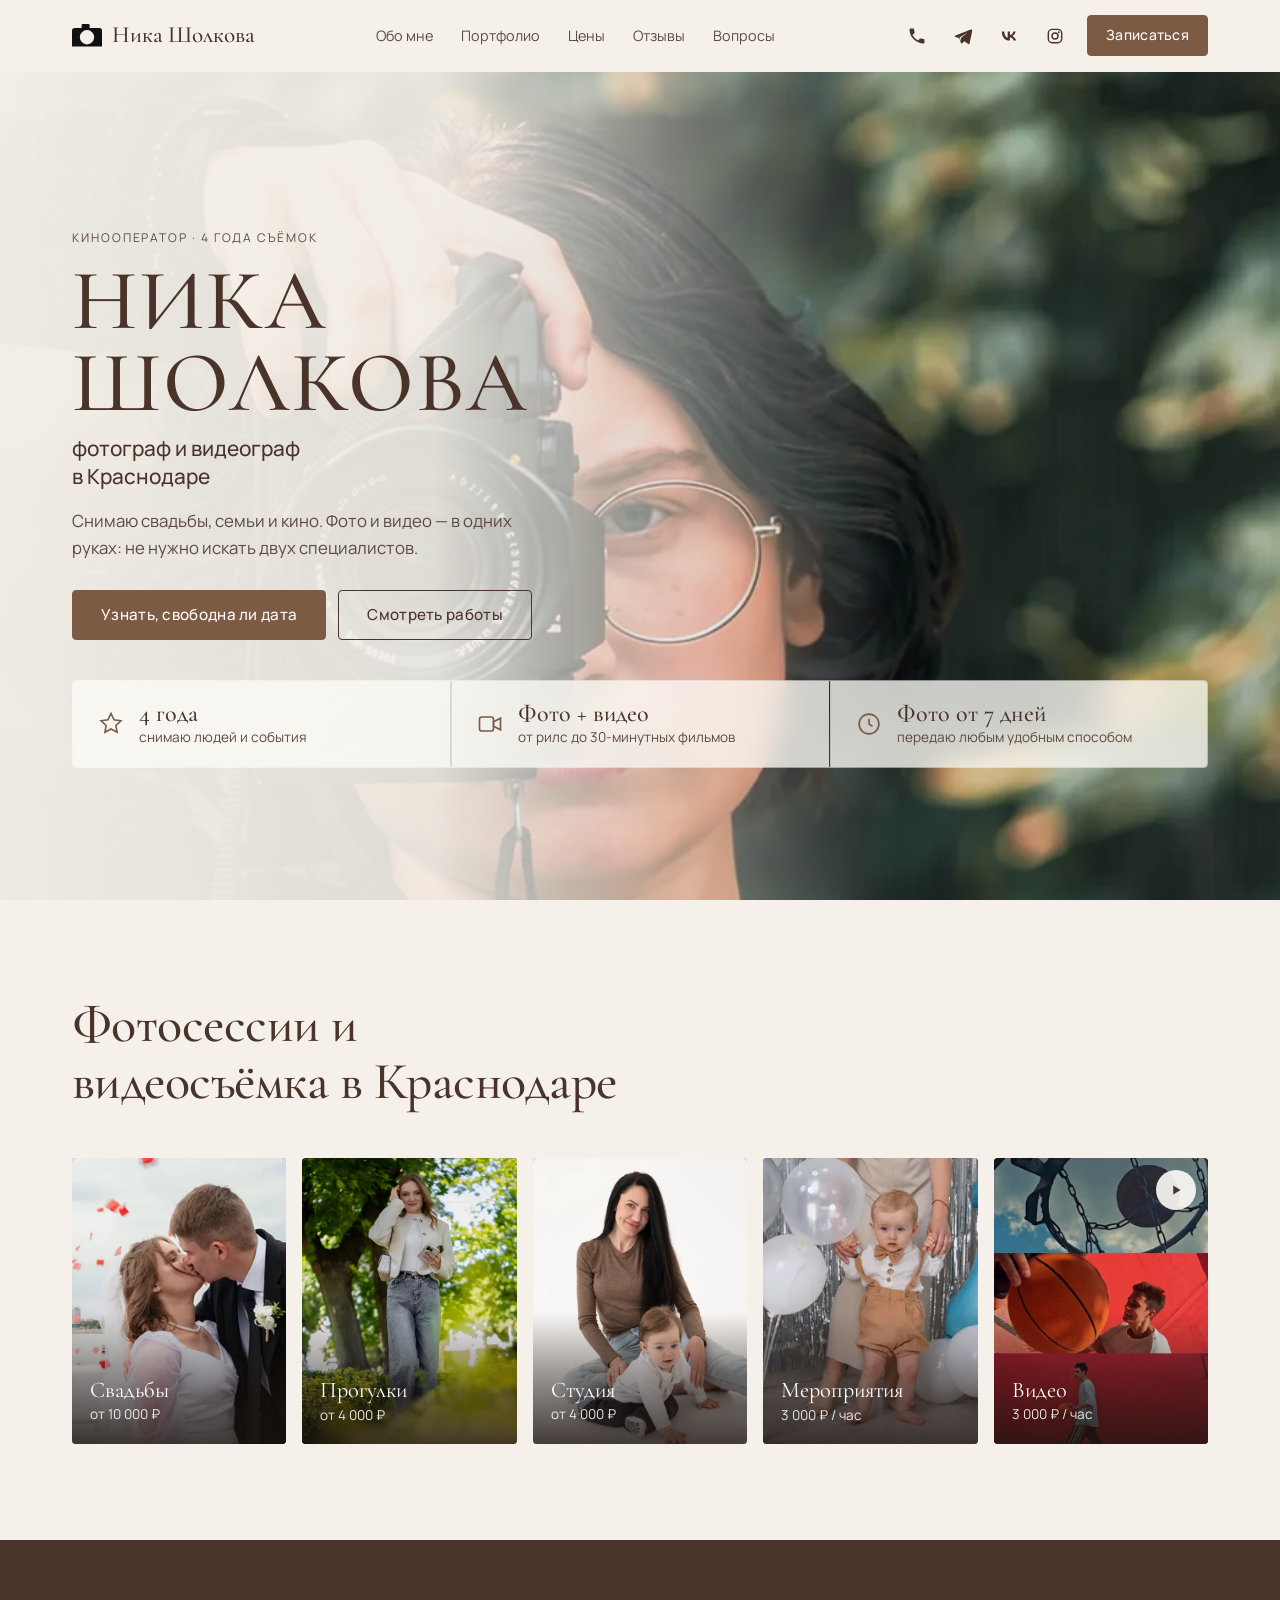
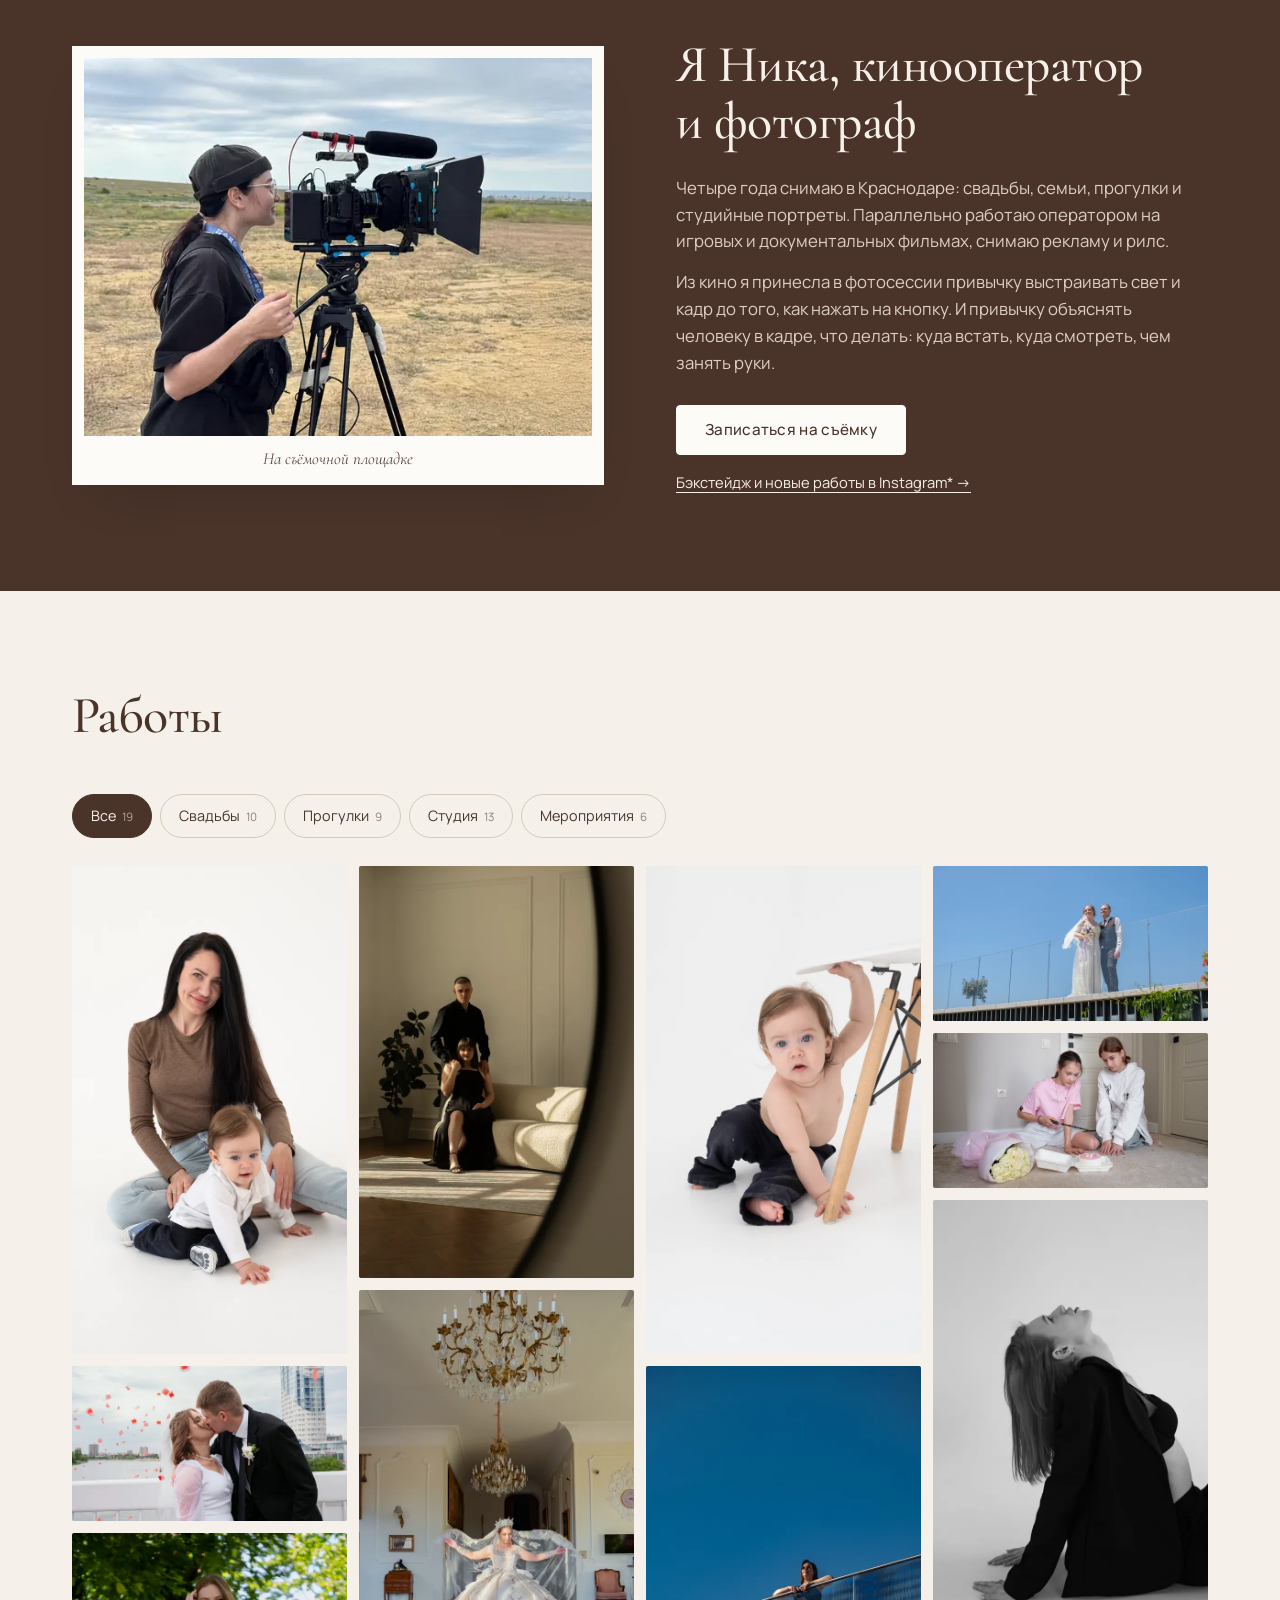
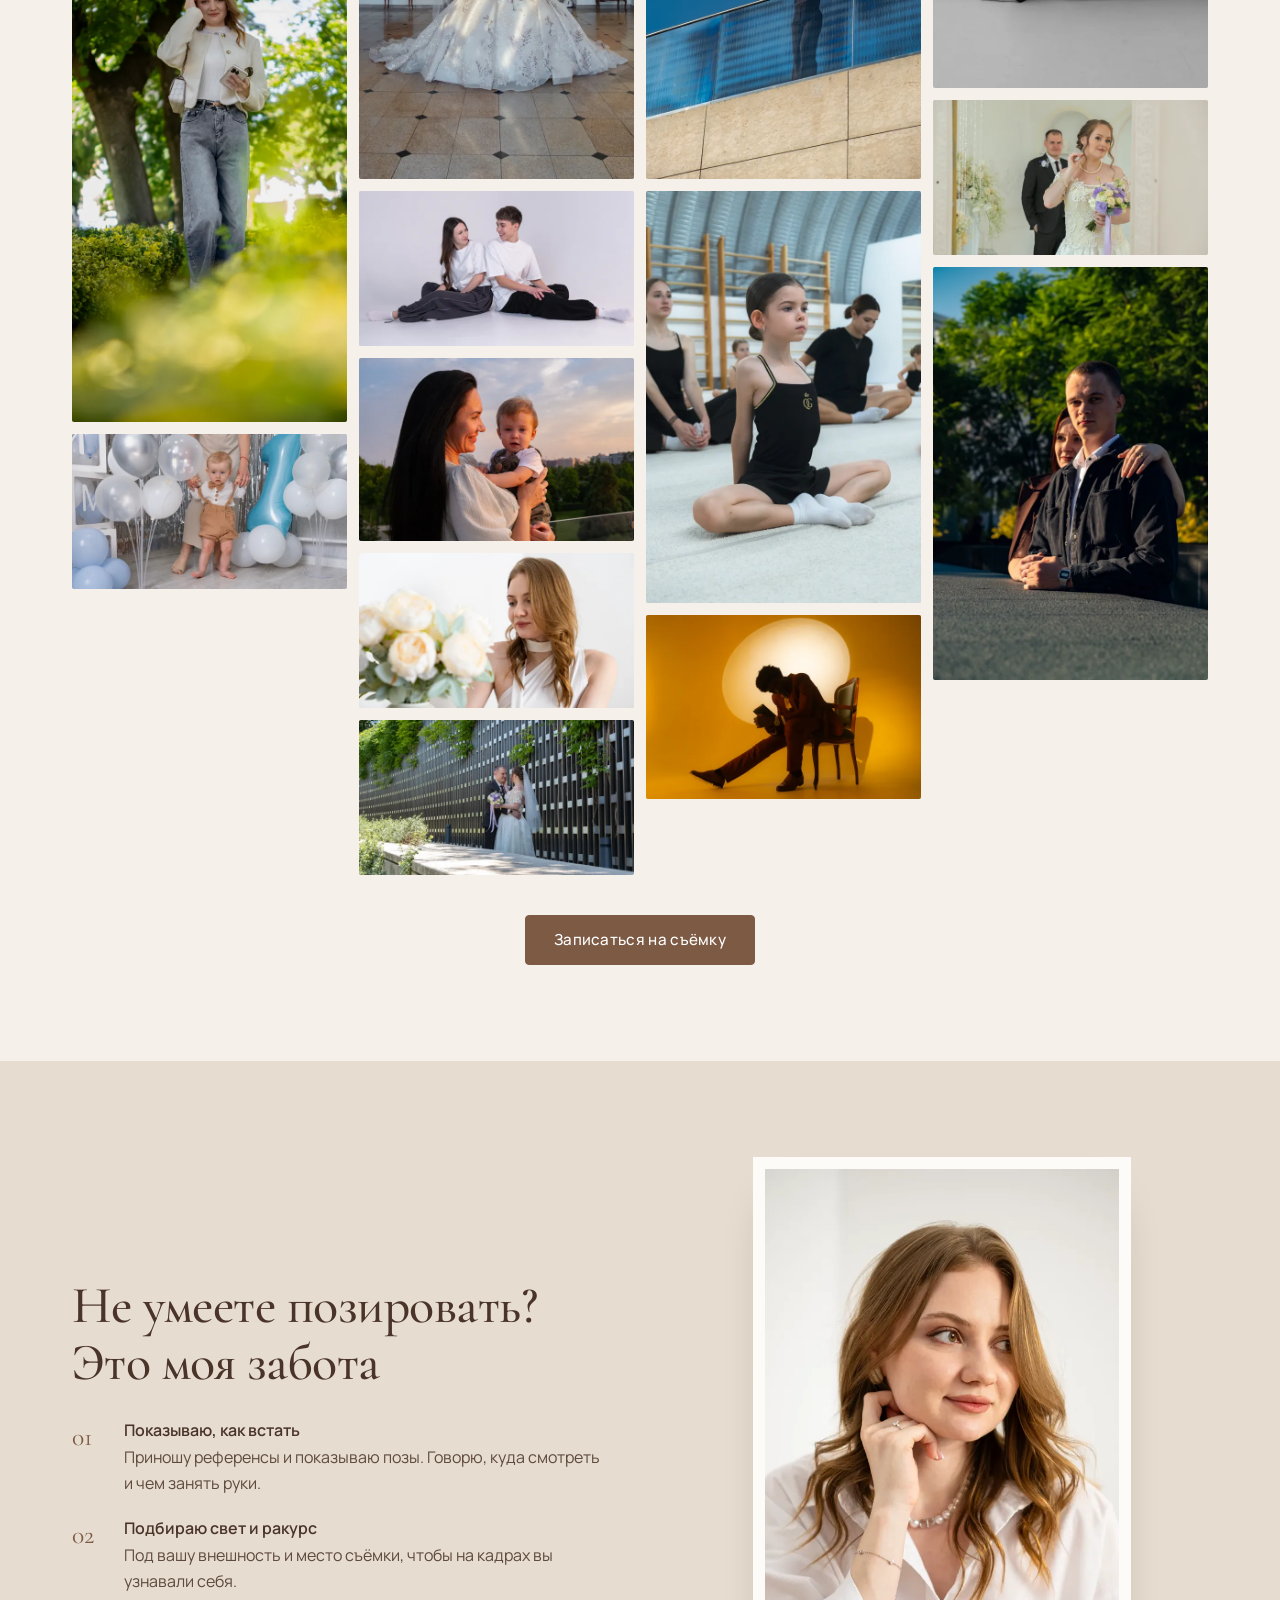
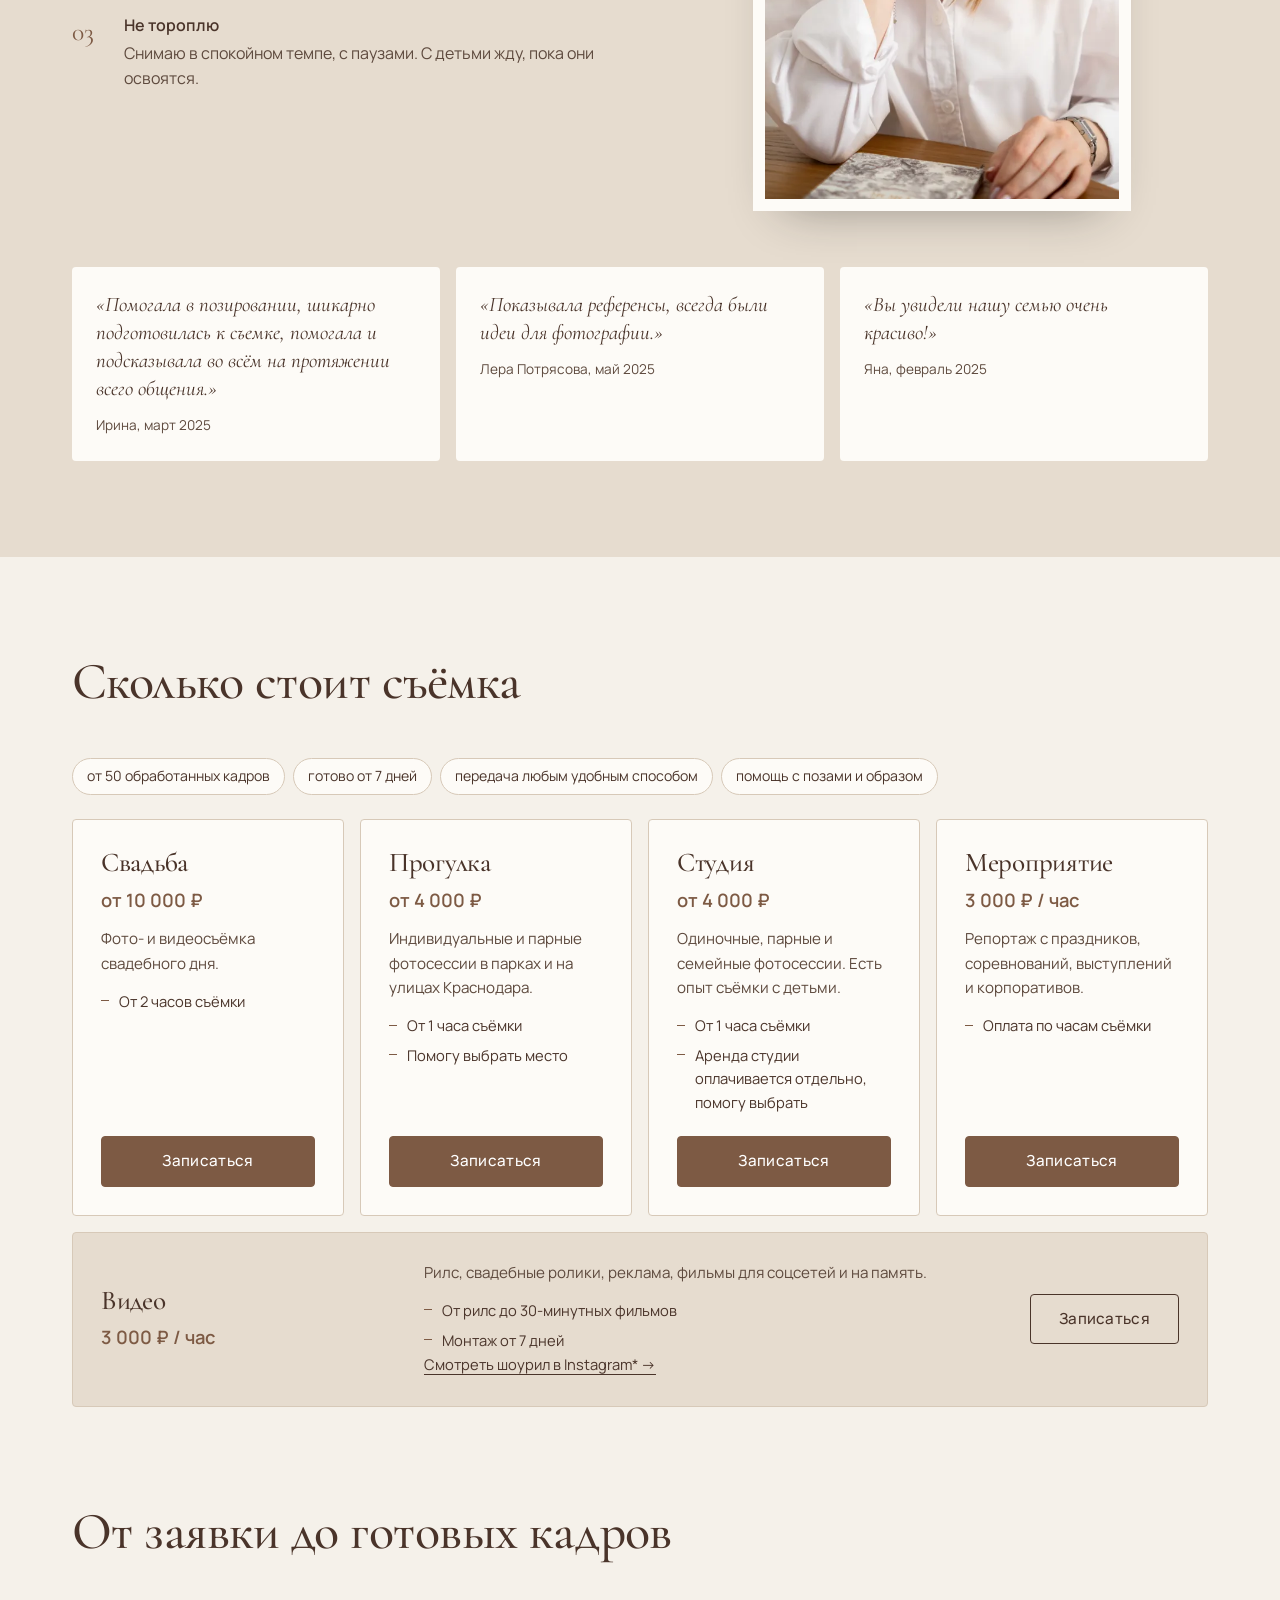
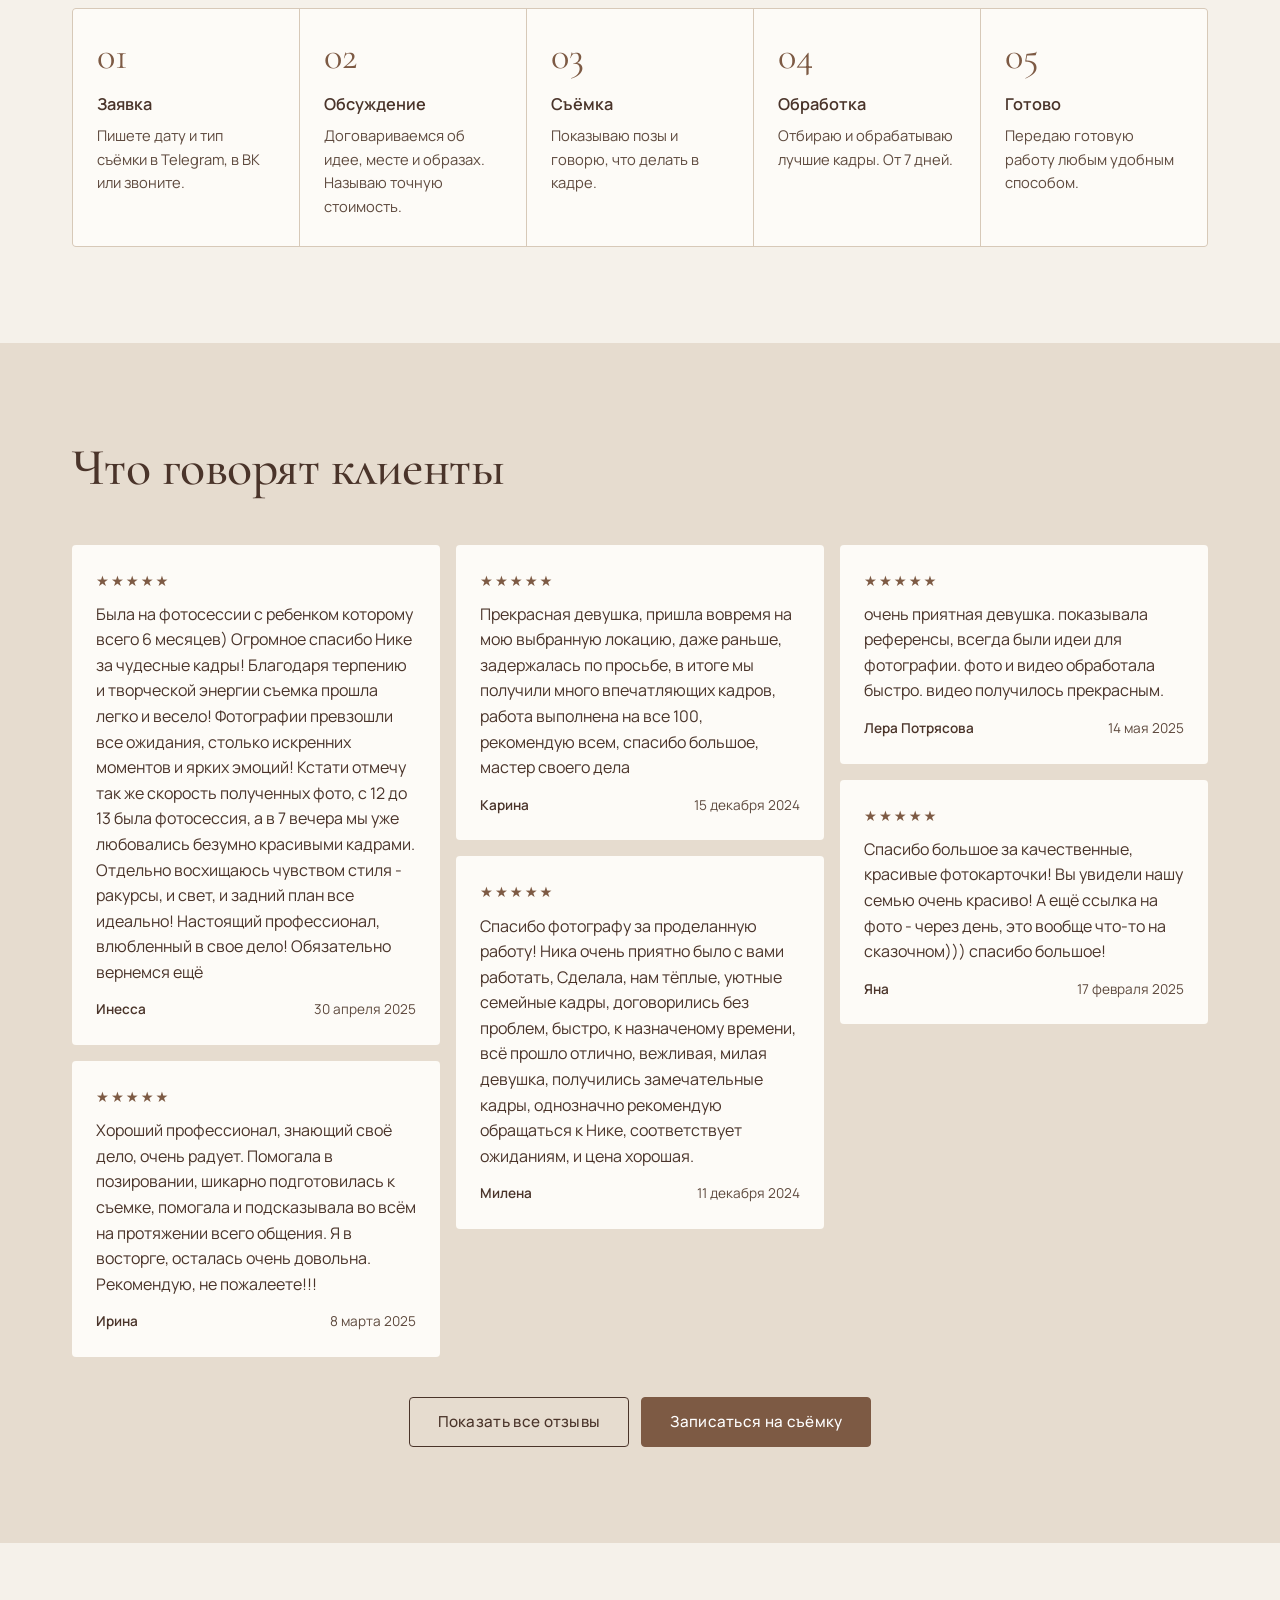
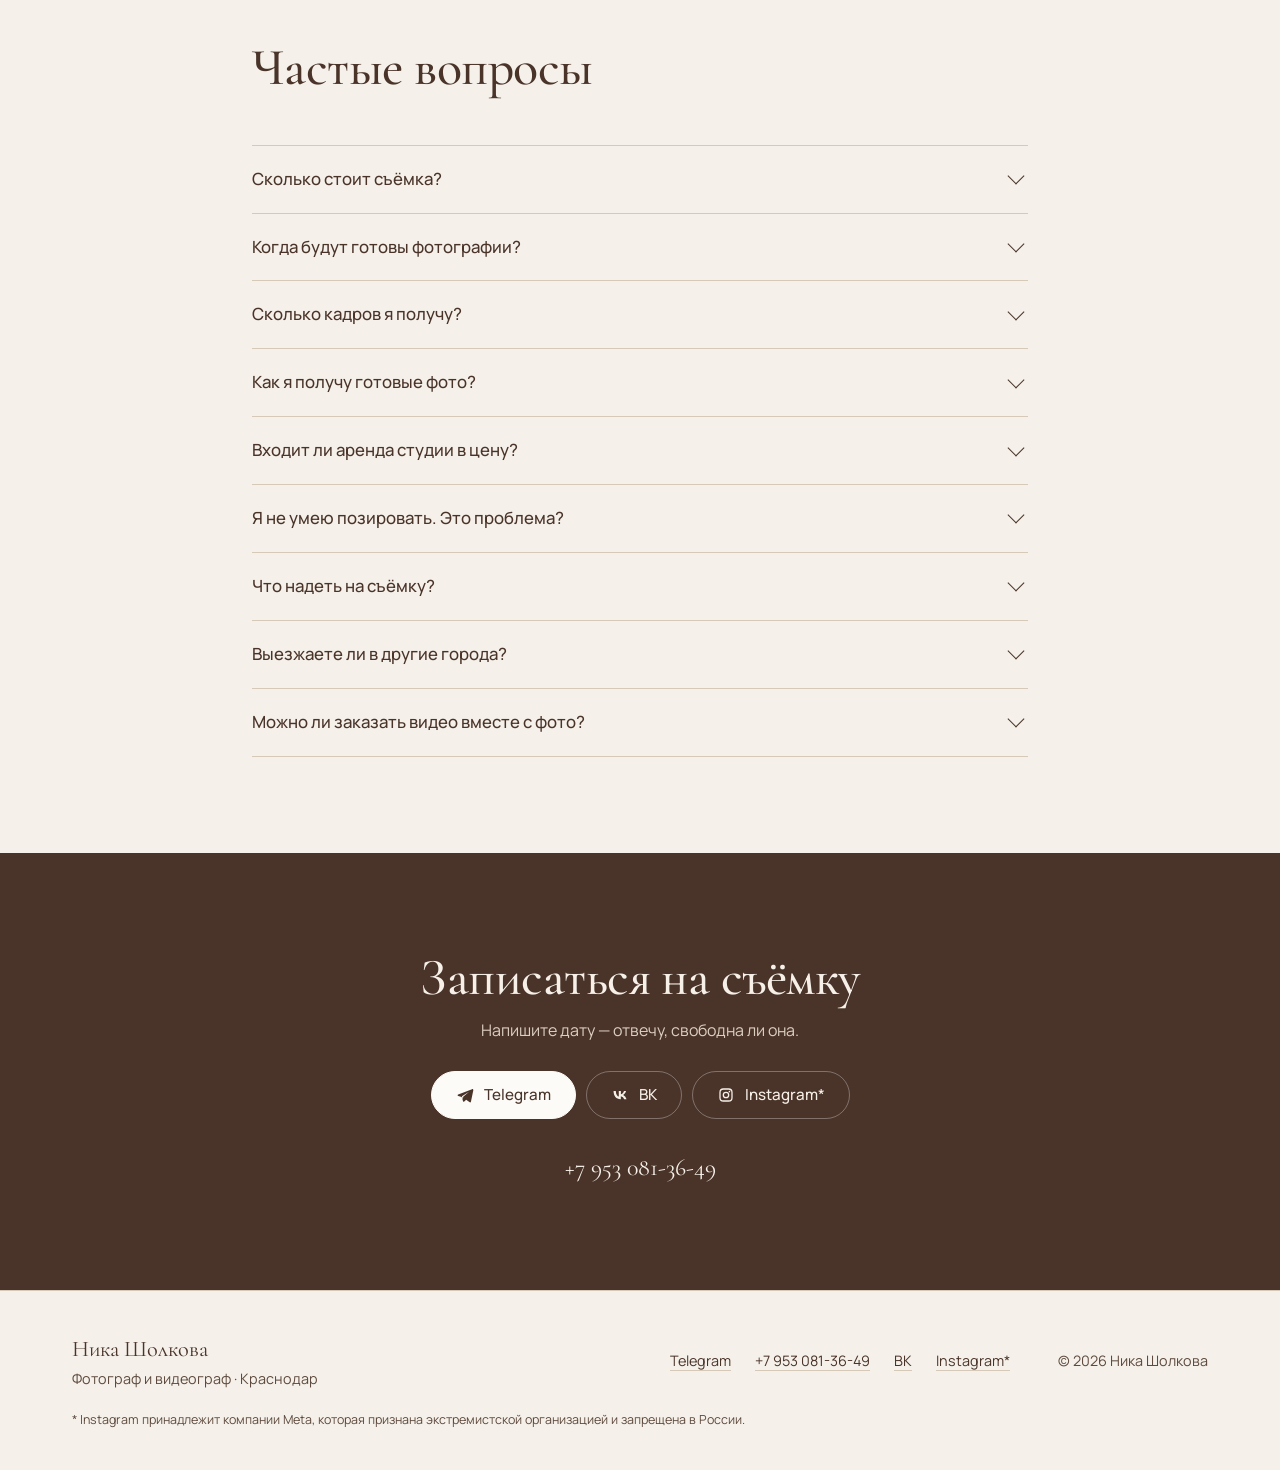
==== commit 534d55aa: "Лендинг как личный бренд Ники: новый первый экран, тексты, фото, SEO - Первый экран: портрет Ники с " ====
--- a/index.html
+++ b/index.html
@@ -1,33 +1,63 @@
 <!doctype html>
-<html lang="ru" data-variant="general" data-layout="ref">
+<html lang="ru">
 <head>
   <meta charset="utf-8">
   <meta name="viewport" content="width=device-width, initial-scale=1">
-  <title>Фотограф и видеограф в Краснодаре — Ника Шолкова</title>
-  <meta name="description" content="Свадьбы, уличные и студийные фотосессии, видео-контент. 4 года съёмок. Подскажу позы и создам спокойную атмосферу.">
+  <title>Ника Шолкова — фотограф и видеограф в Краснодаре</title>
+  <meta name="description" content="Фотограф и кинооператор Ника Шолкова: свадьбы, семейные, уличные и студийные фотосессии, съёмка мероприятий и видео в Краснодаре. Фотосессия от 4 000 ₽, готовые кадры от 7 дней.">
+  <link rel="canonical" href="https://shurhoveckyvadim-creator.github.io/Nika-photographer/">
   <meta property="og:type" content="website">
   <meta property="og:locale" content="ru_RU">
-  <meta property="og:title" content="Фотограф и видеограф Ника Шолкова — Краснодар">
-  <meta property="og:description" content="Свадьбы, мероприятия, прогулки, студийные портреты и видео. Подскажу позы и создам спокойную атмосферу.">
+  <meta property="og:url" content="https://shurhoveckyvadim-creator.github.io/Nika-photographer/">
+  <meta property="og:title" content="Ника Шолкова — фотограф и видеограф в Краснодаре">
+  <meta property="og:description" content="Свадьбы, семьи, прогулки, студийные портреты и видео. Фото и видео в одних руках.">
   <meta property="og:image" content="https://shurhoveckyvadim-creator.github.io/Nika-photographer/img/og.jpg">
+  <meta property="og:image:width" content="1200">
+  <meta property="og:image:height" content="630">
+  <meta name="twitter:card" content="summary_large_image">
   <meta name="theme-color" content="#f5f1ea">
-  <link rel="icon" href="img/favicon.svg" type="image/svg+xml">
+  <link rel="icon" href="img/favicon.svg?v=3" type="image/svg+xml">
   <link rel="preconnect" href="https://fonts.googleapis.com">
   <link rel="preconnect" href="https://fonts.gstatic.com" crossorigin>
   <link href="https://fonts.googleapis.com/css2?family=Cormorant+Garamond:ital,wght@0,400;0,500;1,400&family=Manrope:wght@400;500;600&display=swap" rel="stylesheet">
-  <link rel="stylesheet" href="css/styles.css?v=3">
-  <link rel="stylesheet" href="css/styles-v2.css?v=4">
-  <link rel="stylesheet" href="css/styles-v3.css?v=1">
+  <link rel="stylesheet" href="css/styles.css?v=8">
+
+  <script type="application/ld+json">
+  {
+    "@context": "https://schema.org",
+    "@type": "ProfessionalService",
+    "name": "Ника Шолкова — фотограф и видеограф",
+    "description": "Свадебные, семейные, уличные и студийные фотосессии, съёмка мероприятий и видео в Краснодаре.",
+    "url": "https://shurhoveckyvadim-creator.github.io/Nika-photographer/",
+    "image": "https://shurhoveckyvadim-creator.github.io/Nika-photographer/img/og.jpg",
+    "telephone": "+79530813649",
+    "priceRange": "от 3 000 ₽",
+    "address": { "@type": "PostalAddress", "addressLocality": "Краснодар", "addressCountry": "RU" },
+    "areaServed": "Краснодар",
+    "sameAs": ["https://t.me/Nika_Kimy", "https://vk.com/club242555521", "https://www.instagram.com/video__niko"]
+  }
+  </script>
+  <script type="application/ld+json">
+  {
+    "@context": "https://schema.org",
+    "@type": "FAQPage",
+    "mainEntity": [
+      { "@type": "Question", "name": "Сколько стоит съёмка?", "acceptedAnswer": { "@type": "Answer", "text": "Свадебная фотосессия — от 10 000 ₽, уличная и студийная — от 4 000 ₽. Съёмка мероприятий и видео — 3 000 ₽ за час. Точную стоимость назову после обсуждения даты и пожеланий." } },
+      { "@type": "Question", "name": "Когда будут готовы фотографии?", "acceptedAnswer": { "@type": "Answer", "text": "От 7 дней. Монтаж видео — тоже от 7 дней." } },
+      { "@type": "Question", "name": "Сколько кадров я получу?", "acceptedAnswer": { "@type": "Answer", "text": "От 50 кадров в обработке. Точное количество зависит от длительности и типа съёмки." } },
+      { "@type": "Question", "name": "Входит ли аренда студии в цену?", "acceptedAnswer": { "@type": "Answer", "text": "Нет, аренда студии оплачивается отдельно. Помогу выбрать подходящую." } },
+      { "@type": "Question", "name": "Я не умею позировать. Это проблема?", "acceptedAnswer": { "@type": "Answer", "text": "Нет. Я показываю позы и референсы, говорю, куда смотреть и чем занять руки." } },
+      { "@type": "Question", "name": "Можно ли заказать видео вместе с фото?", "acceptedAnswer": { "@type": "Answer", "text": "Да, я снимаю и видео: от рилс до 30-минутных фильмов. Стоимость — 3 000 ₽ за час, монтаж — от 7 дней." } }
+    ]
+  }
+  </script>
 </head>
 <body>
   <a class="skip-link" href="#main">Перейти к содержанию</a>
 
   <header class="header" id="top">
     <div class="container header__inner">
-      <a class="logo" href="#top" aria-label="Ника Шолкова — на главную">
-        <svg class="logo__icon" viewBox="0 0 24 24" aria-hidden="true"><path d="M8 5l1.5-2h5L16 5h3a2 2 0 0 1 2 2v11a2 2 0 0 1-2 2H5a2 2 0 0 1-2-2V7a2 2 0 0 1 2-2h3z" fill="currentColor"/><circle cx="12" cy="12" r="4" fill="var(--bg)"/></svg>
-        <span class="logo__text">Шолкова Ника</span>
-      </a>
+      <a class="logo" href="#top" aria-label="Ника Шолкова — на главную"><svg class="logo__icon" viewBox="0 0 26 19.5" aria-hidden="true"><path fill="#111" fill-rule="evenodd" d="M0 19.5V6A2.5 2.5 0 0 1 2.5 3.5H8.3V1a1 1 0 0 1 1-1h5a1 1 0 0 1 1 1V3.5H23.5A2.5 2.5 0 0 1 26 6V19.5ZM13 5.3a6.2 6.2 0 1 0 0 12.4a6.2 6.2 0 1 0 0-12.4Z"/></svg>Ника Шолкова</a>
       <nav class="nav" aria-label="Основная навигация">
         <a href="#about">Обо мне</a>
         <a href="#portfolio">Портфолио</a>
@@ -36,216 +66,282 @@
         <a href="#faq">Вопросы</a>
       </nav>
       <div class="header__contacts">
-        <a class="icon-link" data-contact="telegram" aria-label="Написать в Telegram"><svg viewBox="0 0 24 24" aria-hidden="true"><use href="#i-tg"/></svg></a>
-        <a class="icon-link" data-contact="phone" aria-label="Позвонить"><svg viewBox="0 0 24 24" aria-hidden="true"><use href="#i-phone"/></svg></a>
-        <a class="icon-link" data-contact="vk" aria-label="Написать во ВКонтакте"><svg viewBox="0 0 24 24" aria-hidden="true"><use href="#i-vk"/></svg></a>
+        <a class="icon-link" href="tel:+79530813649" aria-label="Позвонить: +7 953 081-36-49"><svg viewBox="0 0 24 24" aria-hidden="true"><use href="#i-phone"/></svg></a>
+        <a class="icon-link" href="https://t.me/Nika_Kimy" target="_blank" rel="noopener" aria-label="Написать в Telegram"><svg viewBox="0 0 24 24" aria-hidden="true"><use href="#i-tg"/></svg></a>
+        <a class="icon-link icon-link--wide" href="https://vk.com/club242555521" target="_blank" rel="noopener" aria-label="Сообщество в ВК"><svg viewBox="0 0 24 24" aria-hidden="true"><use href="#i-vk"/></svg></a>
+        <a class="icon-link icon-link--wide" href="https://www.instagram.com/video__niko" target="_blank" rel="noopener" aria-label="Instagram"><svg viewBox="0 0 24 24" aria-hidden="true"><use href="#i-ig"/></svg></a>
         <a class="btn btn--small" href="#booking">Записаться</a>
       </div>
     </div>
   </header>
 
   <main id="main">
-    <!-- 1. Hero -->
-    <section class="hero hero--ref" aria-labelledby="hero-title">
-      <picture class="hero-ref__media">
-        <source type="image/webp" srcset="img/p/v3-hero-1200.webp 1200w, img/p/v3-hero-2400.webp 2400w" sizes="100vw">
-        <img src="img/p/v3-hero-2400.jpg" srcset="img/p/v3-hero-1200.jpg 1200w, img/p/v3-hero-2400.jpg 2400w" sizes="100vw" width="2400" height="1351" alt="Невеста в жемчужных бусах у окна" fetchpriority="high">
+    <!-- 1. Первый экран: Ника как бренд -->
+    <section class="hero" aria-labelledby="hero-title">
+      <picture class="hero__media">
+        <source media="(max-width: 767px)" type="image/webp" srcset="img/p/hero-nika-m-900.webp">
+        <source media="(max-width: 767px)" srcset="img/p/hero-nika-m-900.jpg">
+        <source type="image/webp" srcset="img/p/hero-nika-1200.webp 1200w, img/p/hero-nika-2400.webp 2400w" sizes="100vw">
+        <img src="img/p/hero-nika-2400.jpg" srcset="img/p/hero-nika-1200.jpg 1200w, img/p/hero-nika-2400.jpg 2400w" sizes="100vw" width="2400" height="1355" alt="Ника Шолкова смотрит в объектив поверх фотокамеры" fetchpriority="high">
       </picture>
-      <div class="container hero-ref__content">
-        <p class="eyebrow">Ника Шолкова · кинооператор и фотограф</p>
-        <h1 id="hero-title" class="hero__title">Фотограф и видеограф в&nbsp;Краснодаре</h1>
-        <p class="hero__lead">Свадьбы, мероприятия, прогулки, студийные портреты и видео. Подскажу позы и создам спокойную атмосферу.</p>
+      <div class="container hero__content">
+        <p class="eyebrow">Кинооператор · 4 года съёмок</p>
+        <h1 id="hero-title" class="hero__title">
+          <span class="hero__name">Ника Шолкова</span>
+          <span class="hero__role">фотограф и видеограф в&nbsp;Краснодаре</span>
+        </h1>
+        <p class="hero__lead">Снимаю свадьбы, семьи и кино. Фото и видео — в одних руках: не нужно искать двух специалистов.</p>
         <div class="hero__actions">
-          <a class="btn" href="#booking">Записаться на съёмку</a>
-          <a class="btn btn--ghost-light" href="#portfolio">Смотреть портфолио</a>
-        </div>
-      </div>
-    </section>
-
-    <!-- Полоса преимуществ -->
-    <section class="strip" aria-label="Коротко о съёмках">
-      <div class="container">
-        <ul class="strip__list">
-          <li class="strip__item">
-            <svg viewBox="0 0 24 24" fill="none" stroke="currentColor" stroke-width="1.4" aria-hidden="true"><path d="M8 5l1.5-2h5L16 5h3a2 2 0 0 1 2 2v11a2 2 0 0 1-2 2H5a2 2 0 0 1-2-2V7a2 2 0 0 1 2-2h3z"/><circle cx="12" cy="12" r="3.6"/></svg>
-            <div><strong>Фото и видео</strong><span>Снимаю и кадры, и ролики: от рилс до фильмов</span></div>
-          </li>
-          <li class="strip__item">
-            <svg viewBox="0 0 24 24" fill="none" stroke="currentColor" stroke-width="1.4" aria-hidden="true"><path d="M12 20s-7-4.4-7-10a4 4 0 0 1 7-2.6A4 4 0 0 1 19 10c0 5.6-7 10-7 10z"/></svg>
-            <div><strong>Подскажу позы</strong><span>Не нужно уметь позировать: помогу и расслаблю</span></div>
-          </li>
-          <li class="strip__item">
+          <a class="btn" href="#booking">Узнать, свободна ли дата</a>
+          <a class="btn btn--ghost" href="#portfolio">Смотреть работы</a>
+        </div>
+      </div>
+      <div class="container hero__facts-wrap">
+        <ul class="hero__facts">
+          <li>
+            <svg viewBox="0 0 24 24" fill="none" stroke="currentColor" stroke-width="1.4" aria-hidden="true"><path d="M12 3l2.6 5.4 5.9.8-4.3 4.1 1 5.8L12 16.3 6.8 19.1l1-5.8L3.5 9.2l5.9-.8z"/></svg>
+            <div><strong>4 года</strong><span>снимаю людей и события</span></div>
+          </li>
+          <li>
+            <svg viewBox="0 0 24 24" fill="none" stroke="currentColor" stroke-width="1.4" aria-hidden="true"><rect x="3" y="6" width="12" height="12" rx="2"/><path d="M15 10l6-3v10l-6-3z"/></svg>
+            <div><strong>Фото + видео</strong><span>от рилс до 30-минутных фильмов</span></div>
+          </li>
+          <li>
             <svg viewBox="0 0 24 24" fill="none" stroke="currentColor" stroke-width="1.4" aria-hidden="true"><circle cx="12" cy="12" r="8.5"/><path d="M12 7.5V12l3 2"/></svg>
-            <div><strong>Готово от 7 дней</strong><span>От 50 обработанных кадров, ссылка на Яндекс Диск</span></div>
-          </li>
-          <li class="strip__item">
-            <svg viewBox="0 0 24 24" fill="none" stroke="currentColor" stroke-width="1.4" aria-hidden="true"><path d="M12 3l2.6 5.4 5.9.8-4.3 4.1 1 5.8L12 16.3 6.8 19.1l1-5.8L3.5 9.2l5.9-.8z"/></svg>
-            <div><strong>4 года съёмок</strong><span>Реальные отзывы клиентов после съёмок</span></div>
-          </li>
-        </ul>
-      </div>
-    </section>
-
-    <!-- Обо мне: личный бренд сразу после первого экрана -->
+            <div><strong>Фото от 7 дней</strong><span>передаю любым удобным способом</span></div>
+          </li>
+        </ul>
+      </div>
+    </section>
+
+    <!-- 2. Направления -->
+    <section class="section" id="directions" aria-labelledby="directions-title">
+      <div class="container">
+        <div class="section__head">
+          <h2 id="directions-title">Фотосессии и видеосъёмка в&nbsp;Краснодаре</h2>
+        </div>
+        <ul class="directions">
+          <li><a class="direction" href="#portfolio" data-filter="wedding">
+            <picture><source type="image/webp" srcset="img/p/v3-wd02-600.webp"><img src="img/p/v3-wd02-600.jpg" width="600" height="338" loading="lazy" decoding="async" style="object-position:45% 50%" alt="Молодожёны целуются среди лепестков на набережной"></picture>
+            <span class="direction__body"><span class="direction__title">Свадьбы</span><span class="direction__price">от 10 000 ₽</span></span>
+          </a></li>
+          <li><a class="direction" href="#portfolio" data-filter="street">
+            <picture><source type="image/webp" srcset="img/p/v3-su03-600.webp"><img src="img/p/v3-su03-600.jpg" width="600" height="1066" loading="lazy" decoding="async" style="object-position:50% 18%" alt="Девушка гуляет по зелёному парку"></picture>
+            <span class="direction__body"><span class="direction__title">Прогулки</span><span class="direction__price">от 4 000 ₽</span></span>
+          </a></li>
+          <li><a class="direction" href="#portfolio" data-filter="studio">
+            <picture><source type="image/webp" srcset="img/p/v3-st03-600.webp"><img src="img/p/v3-st03-600.jpg" width="600" height="1066" loading="lazy" decoding="async" style="object-position:50% 40%" alt="Мама с малышом в светлой студии"></picture>
+            <span class="direction__body"><span class="direction__title">Студия</span><span class="direction__price">от 4 000 ₽</span></span>
+          </a></li>
+          <li><a class="direction" href="#portfolio" data-filter="events">
+            <picture><source type="image/webp" srcset="img/p/v3-ev03-600.webp"><img src="img/p/v3-ev03-600.jpg" width="600" height="338" loading="lazy" decoding="async" style="object-position:48% 50%" alt="Малыш делает первые шаги на празднике с шарами"></picture>
+            <span class="direction__body"><span class="direction__title">Мероприятия</span><span class="direction__price">3 000 ₽ / час</span></span>
+          </a></li>
+          <li><a class="direction direction--video" href="#prices">
+            <picture><source type="image/webp" srcset="img/p/v3-cover-video-600.webp"><img src="img/p/v3-cover-video-600.jpg" width="600" height="673" loading="lazy" decoding="async" alt="Кадры из видеосъёмки: баскетбол на красном фоне"></picture>
+            <span class="direction__play" aria-hidden="true"><svg viewBox="0 0 24 24"><path d="M9 7l8 5-8 5z" fill="currentColor"/></svg></span>
+            <span class="direction__body"><span class="direction__title">Видео</span><span class="direction__price">3 000 ₽ / час</span></span>
+          </a></li>
+        </ul>
+      </div>
+    </section>
+
+    <!-- 4. Обо мне -->
     <section class="section section--dark" id="about" aria-labelledby="about-title">
       <div class="container split split--reverse">
         <figure class="split__media">
-          <picture id="about-photo"></picture>
+          <picture>
+            <source type="image/webp" srcset="img/p/v2-nika-600.webp 600w, img/p/v2-nika-1400.webp 1400w" sizes="(min-width: 900px) 560px, 100vw">
+            <img src="img/p/v2-nika-600.jpg" srcset="img/p/v2-nika-600.jpg 600w, img/p/v2-nika-1400.jpg 1400w" sizes="(min-width: 900px) 560px, 100vw" width="1400" height="1043" loading="lazy" decoding="async" alt="Ника Шолкова за кинокамерой на съёмках в поле">
+          </picture>
+          <figcaption>На съёмочной площадке</figcaption>
         </figure>
         <div class="split__text">
-          <p class="eyebrow">Обо мне · Ника Шолкова</p>
-          <h2 id="about-title">Я кинооператор и фотограф</h2>
-          <div class="about__text" id="about-text"></div>
-          <ul class="about__facts" id="about-facts"></ul>
-          <div class="about__cta"><a class="btn" href="#booking">Записаться на съёмку</a></div>
-        </div>
-      </div>
-    </section>
-
-    <!-- Направления -->
-    <section class="section" id="directions" aria-labelledby="directions-title">
-      <div class="container">
-        <div class="section__head section__head--row">
-          <div>
-            <p class="eyebrow">Направления</p>
-            <h2 id="directions-title">Что я снимаю</h2>
-            <p class="section__lead">Выберите направление: покажу подходящие кадры и стоимость.</p>
+          <h2 id="about-title">Я Ника, кинооператор и&nbsp;фотограф</h2>
+          <div class="about__text">
+            <p>Четыре года снимаю в Краснодаре: свадьбы, семьи, прогулки и студийные портреты. Параллельно работаю оператором на игровых и документальных фильмах, снимаю рекламу и рилс.</p>
+            <p>Из кино я принесла в фотосессии привычку выстраивать свет и кадр до того, как нажать на кнопку. И привычку объяснять человеку в кадре, что делать: куда встать, куда смотреть, чем занять руки.</p>
           </div>
-          <a class="btn btn--ghost" href="#portfolio">Смотреть всё портфолио</a>
-        </div>
-        <ul class="directions" id="directions-list"></ul>
-      </div>
-    </section>
-
-    <!-- 2. Портфолио -->
+          <div class="about__cta">
+            <a class="btn" href="#booking">Записаться на съёмку</a>
+            <a class="link-arrow" href="https://www.instagram.com/video__niko" target="_blank" rel="noopener">Бэкстейдж и новые работы в Instagram*</a>
+          </div>
+        </div>
+      </div>
+    </section>
+
+    <!-- 3. Портфолио -->
     <section class="section" id="portfolio" aria-labelledby="portfolio-title">
       <div class="container">
         <div class="section__head">
-          <p class="eyebrow">Портфолио</p>
-          <h2 id="portfolio-title">Как выглядят мои кадры</h2>
-          <p class="section__lead">Свадьбы, мероприятия, прогулки по городу и студийные портреты. Нажмите на фото, чтобы посмотреть крупно.</p>
-        </div>
-        <div class="filters" role="tablist" aria-label="Категории портфолио" id="filters"></div>
+          <h2 id="portfolio-title">Работы</h2>
+        </div>
+        <div class="filters" role="group" aria-label="Категории портфолио" id="filters"></div>
         <ul class="gallery" id="gallery"></ul>
+        <noscript><p>Портфолио также можно посмотреть в <a href="https://vk.com/club242555521">сообществе в ВК</a>.</p></noscript>
         <div class="section__cta">
           <a class="btn" href="#booking">Записаться на съёмку</a>
         </div>
       </div>
     </section>
 
-    <!-- 3. Вы точно получитесь красивой -->
-    <section class="section section--alt" id="beautiful" aria-labelledby="beautiful-title">
+    <!-- 5. Если переживаете перед камерой -->
+    <section class="section section--alt" id="care" aria-labelledby="care-title">
       <div class="container split">
         <div class="split__text">
-          <p class="eyebrow">Если переживаете перед камерой</p>
-          <h2 id="beautiful-title">Вы точно будете хорошо выглядеть в кадре</h2>
-          <p class="section__lead">Почти все говорят, что не умеют позировать. Это нормально — помогать на съёмке моя работа.</p>
-          <ol class="care-list" id="care-list"></ol>
+          <h2 id="care-title">Не умеете позировать? Это моя забота</h2>
+          <ol class="care-list">
+            <li><h3>Показываю, как встать</h3><p>Приношу референсы и показываю позы. Говорю, куда смотреть и чем занять руки.</p></li>
+            <li><h3>Подбираю свет и ракурс</h3><p>Под вашу внешность и место съёмки, чтобы на кадрах вы узнавали себя.</p></li>
+            <li><h3>Не тороплю</h3><p>Снимаю в спокойном темпе, с паузами. С детьми жду, пока они освоятся.</p></li>
+          </ol>
         </div>
         <figure class="split__media">
-          <picture id="beautiful-photo"></picture>
+          <picture>
+            <source type="image/webp" srcset="img/p/v3-std06-600.webp 600w, img/p/v3-std06-1400.webp 1400w" sizes="(min-width: 900px) 420px, 80vw">
+            <img src="img/p/v3-std06-600.jpg" srcset="img/p/v3-std06-600.jpg 600w, img/p/v3-std06-1400.jpg 1400w" sizes="(min-width: 900px) 420px, 80vw" width="1400" height="2488" loading="lazy" decoding="async" alt="Девушка в белой рубашке улыбается, сидя за столом в студии">
+          </picture>
         </figure>
       </div>
       <div class="container">
-        <ul class="quotes" id="care-quotes"></ul>
-      </div>
-    </section>
-
-    <!-- 4. Услуги и цены -->
+        <ul class="quotes">
+          <li><figure class="quote"><blockquote>«Помогала в позировании, шикарно подготовилась к съемке, помогала и подсказывала во всём на протяжении всего общения.»</blockquote><figcaption>Ирина, март 2025</figcaption></figure></li>
+          <li><figure class="quote"><blockquote>«Показывала референсы, всегда были идеи для фотографии.»</blockquote><figcaption>Лера Потрясова, май 2025</figcaption></figure></li>
+          <li><figure class="quote"><blockquote>«Вы увидели нашу семью очень красиво!»</blockquote><figcaption>Яна, февраль 2025</figcaption></figure></li>
+        </ul>
+      </div>
+    </section>
+
+    <!-- 6. Услуги и цены -->
     <section class="section" id="prices" aria-labelledby="prices-title">
       <div class="container">
         <div class="section__head">
-          <p class="eyebrow">Услуги и цены</p>
           <h2 id="prices-title">Сколько стоит съёмка</h2>
-          <p class="section__lead">Цены указаны «от». Итог зависит от длительности, количества локаций и объёма обработки. Напишите дату — пришлю точную стоимость.</p>
-        </div>
-        <ul class="services" id="services"></ul>
-      </div>
-    </section>
-
-    <!-- 6. Как проходит работа -->
-    <section class="section" id="process" aria-labelledby="process-title">
-      <div class="container">
-        <div class="section__head">
-          <p class="eyebrow">Как проходит работа</p>
-          <h2 id="process-title">От заявки до готовых фото</h2>
-        </div>
-        <ol class="steps" id="steps"></ol>
-      </div>
-    </section>
-
-    <!-- 7. Отзывы -->
+        </div>
+        <ul class="included" aria-label="Входит в каждую фотосъёмку">
+          <li>от 50 обработанных кадров</li>
+          <li>готово от 7 дней</li>
+          <li>передача любым удобным способом</li>
+          <li>помощь с позами и образом</li>
+        </ul>
+        <ul class="services">
+          <li class="service">
+            <h3>Свадьба</h3>
+            <p class="service__price">от 10 000 ₽</p>
+            <p class="service__desc">Фото- и видеосъёмка свадебного дня.</p>
+            <ul class="service__list"><li>От 2 часов съёмки</li></ul>
+            <a class="btn" href="#booking">Записаться</a>
+          </li>
+          <li class="service">
+            <h3>Прогулка</h3>
+            <p class="service__price">от 4 000 ₽</p>
+            <p class="service__desc">Индивидуальные и парные фотосессии в парках и на улицах Краснодара.</p>
+            <ul class="service__list"><li>От 1 часа съёмки</li><li>Помогу выбрать место</li></ul>
+            <a class="btn" href="#booking">Записаться</a>
+          </li>
+          <li class="service">
+            <h3>Студия</h3>
+            <p class="service__price">от 4 000 ₽</p>
+            <p class="service__desc">Одиночные, парные и семейные фотосессии. Есть опыт съёмки с детьми.</p>
+            <ul class="service__list"><li>От 1 часа съёмки</li><li>Аренда студии оплачивается отдельно, помогу выбрать</li></ul>
+            <a class="btn" href="#booking">Записаться</a>
+          </li>
+          <li class="service">
+            <h3>Мероприятие</h3>
+            <p class="service__price">3 000 ₽ / час</p>
+            <p class="service__desc">Репортаж с праздников, соревнований, выступлений и корпоративов.</p>
+            <ul class="service__list"><li>Оплата по часам съёмки</li></ul>
+            <a class="btn" href="#booking">Записаться</a>
+          </li>
+          <li class="service service--wide">
+            <div>
+              <h3>Видео</h3>
+              <p class="service__price">3 000 ₽ / час</p>
+            </div>
+            <div>
+              <p class="service__desc">Рилс, свадебные ролики, реклама, фильмы для соцсетей и на память.</p>
+              <ul class="service__list"><li>От рилс до 30-минутных фильмов</li><li>Монтаж от 7 дней</li></ul>
+              <a class="link-arrow" href="https://www.instagram.com/video__niko/reel/DeZkgxbot10/" target="_blank" rel="noopener">Смотреть шоурил в Instagram*</a>
+            </div>
+            <a class="btn btn--ghost" href="#booking">Записаться</a>
+          </li>
+        </ul>
+      </div>
+    </section>
+
+    <!-- 7. Как проходит работа -->
+    <section class="section section--tight-top" id="process" aria-labelledby="process-title">
+      <div class="container">
+        <div class="section__head">
+          <h2 id="process-title">От заявки до готовых кадров</h2>
+        </div>
+        <ol class="steps">
+          <li class="step"><span class="step__num" aria-hidden="true">01</span><div><h3>Заявка</h3><p>Пишете дату и тип съёмки в Telegram, в ВК или звоните.</p></div></li>
+          <li class="step"><span class="step__num" aria-hidden="true">02</span><div><h3>Обсуждение</h3><p>Договариваемся об идее, месте и образах. Называю точную стоимость.</p></div></li>
+          <li class="step"><span class="step__num" aria-hidden="true">03</span><div><h3>Съёмка</h3><p>Показываю позы и говорю, что делать в кадре.</p></div></li>
+          <li class="step"><span class="step__num" aria-hidden="true">04</span><div><h3>Обработка</h3><p>Отбираю и обрабатываю лучшие кадры. От 7 дней.</p></div></li>
+          <li class="step"><span class="step__num" aria-hidden="true">05</span><div><h3>Готово</h3><p>Передаю готовую работу любым удобным способом.</p></div></li>
+        </ol>
+      </div>
+    </section>
+
+    <!-- 8. Отзывы -->
     <section class="section section--alt" id="reviews" aria-labelledby="reviews-title">
       <div class="container">
         <div class="section__head">
-          <p class="eyebrow">Отзывы</p>
           <h2 id="reviews-title">Что говорят клиенты</h2>
-          <p class="section__lead" id="reviews-source"></p>
-        </div>
-        <ul class="reviews" id="reviews-list"></ul>
+        </div>
+        <ul class="reviews" id="reviews-list">
+          <li class="review"><p class="review__stars" aria-label="Оценка 5 из 5">★★★★★</p><p class="review__text">Была на фотосессии с ребенком которому всего 6 месяцев) Огромное спасибо Нике за чудесные кадры! Благодаря терпению и творческой энергии съемка прошла легко и весело! Фотографии превзошли все ожидания, столько искренних моментов и ярких эмоций! Кстати отмечу так же скорость полученных фото, с 12 до 13 была фотосессия, а в 7 вечера мы уже любовались безумно красивыми кадрами. Отдельно восхищаюсь чувством стиля - ракурсы, и свет, и задний план все идеально! Настоящий профессионал, влюбленный в свое дело! Обязательно вернемся ещё</p><p class="review__meta"><span class="review__name">Инесса</span><span>30 апреля 2025</span></p></li>
+          <li class="review"><p class="review__stars" aria-label="Оценка 5 из 5">★★★★★</p><p class="review__text">Хороший профессионал, знающий своё дело, очень радует. Помогала в позировании, шикарно подготовилась к съемке, помогала и подсказывала во всём на протяжении всего общения. Я в восторге, осталась очень довольна. Рекомендую, не пожалеете!!!</p><p class="review__meta"><span class="review__name">Ирина</span><span>8 марта 2025</span></p></li>
+          <li class="review"><p class="review__stars" aria-label="Оценка 5 из 5">★★★★★</p><p class="review__text">Прекрасная девушка, пришла вовремя на мою выбранную локацию, даже раньше, задержалась по просьбе, в итоге мы получили много впечатляющих кадров, работа выполнена на все 100, рекомендую всем, спасибо большое, мастер своего дела</p><p class="review__meta"><span class="review__name">Карина</span><span>15 декабря 2024</span></p></li>
+          <li class="review"><p class="review__stars" aria-label="Оценка 5 из 5">★★★★★</p><p class="review__text">Спасибо фотографу за проделанную работу! Ника очень приятно было с вами работать, Сделала, нам тёплые, уютные семейные кадры, договорились без проблем, быстро, к назначеному времени, всё прошло отлично, вежливая, милая девушка, получились замечательные кадры, однозначно рекомендую обращаться к Нике, соответствует ожиданиям, и цена хорошая.</p><p class="review__meta"><span class="review__name">Милена</span><span>11 декабря 2024</span></p></li>
+          <li class="review"><p class="review__stars" aria-label="Оценка 5 из 5">★★★★★</p><p class="review__text">очень приятная девушка. показывала референсы, всегда были идеи для фотографии. фото и видео обработала быстро. видео получилось прекрасным.</p><p class="review__meta"><span class="review__name">Лера Потрясова</span><span>14 мая 2025</span></p></li>
+          <li class="review"><p class="review__stars" aria-label="Оценка 5 из 5">★★★★★</p><p class="review__text">Спасибо большое за качественные, красивые фотокарточки! Вы увидели нашу семью очень красиво! А ещё ссылка на фото - через день, это вообще что-то на сказочном))) спасибо большое!</p><p class="review__meta"><span class="review__name">Яна</span><span>17 февраля 2025</span></p></li>
+          <li class="review"><p class="review__stars" aria-label="Оценка 5 из 5">★★★★★</p><p class="review__text">Ника - мастер своего дела) Выжала из своей работы максимум, многое подсказала, помогла, я очень довольна результатом! Благодарю</p><p class="review__meta"><span class="review__name">PigalleClo</span><span>24 января 2025</span></p></li>
+          <li class="review"><p class="review__stars" aria-label="Оценка 5 из 5">★★★★★</p><p class="review__text">Всё прошло на уровне, Ника умничка, своё дело знает и делает качественно. Большое ей человеческое спасибо.</p><p class="review__meta"><span class="review__name">Сергей</span><span>4 мая 2025</span></p></li>
+          <li class="review"><p class="review__stars" aria-label="Оценка 5 из 5">★★★★★</p><p class="review__text">Ника, спасибо Вам за отличные фотографии, за оперативность, с вами очень приятно работать)</p><p class="review__meta"><span class="review__name">Дмитрий</span><span>6 февраля 2025</span></p></li>
+          <li class="review"><p class="review__stars" aria-label="Оценка 5 из 5">★★★★★</p><p class="review__text">Всё прошло по плану, уличная фотосъёмка, фото хорошие. Спасибо Нике. Рекомендую.</p><p class="review__meta"><span class="review__name">Полина</span><span>11 июня 2025</span></p></li>
+          <li class="review"><p class="review__stars" aria-label="Оценка 5 из 5">★★★★★</p><p class="review__text">Рекомендую, хорошо все</p><p class="review__meta"><span class="review__name">Екатерина</span><span>24 мая 2025</span></p></li>
+        </ul>
         <div class="section__cta">
-          <button class="btn btn--ghost" type="button" id="reviews-more">Показать все отзывы</button>
+          <button class="btn btn--ghost" type="button" id="reviews-more" hidden>Показать все отзывы</button>
           <a class="btn" href="#booking">Записаться на съёмку</a>
         </div>
       </div>
     </section>
 
-    <!-- 8. FAQ -->
+    <!-- 9. Вопросы -->
     <section class="section" id="faq" aria-labelledby="faq-title">
       <div class="container container--narrow">
         <div class="section__head">
-          <p class="eyebrow">Вопросы</p>
           <h2 id="faq-title">Частые вопросы</h2>
         </div>
-        <div class="faq" id="faq-list"></div>
-      </div>
-    </section>
-
-    <!-- 9. Финальный CTA -->
+        <div class="faq">
+          <details><summary>Сколько стоит съёмка?</summary><div class="faq__answer">Свадебная фотосессия — от 10 000 ₽, уличная и студийная — от 4 000 ₽. Съёмка мероприятий и видео — 3 000 ₽ за час. Точную стоимость назову после обсуждения даты и пожеланий.</div></details>
+          <details><summary>Когда будут готовы фотографии?</summary><div class="faq__answer">От 7 дней. Монтаж видео — тоже от 7 дней.</div></details>
+          <details><summary>Сколько кадров я получу?</summary><div class="faq__answer">От 50 кадров в обработке. Точное количество зависит от длительности и типа съёмки.</div></details>
+          <details><summary>Как я получу готовые фото?</summary><div class="faq__answer">Передам готовую работу любым удобным для вас способом.</div></details>
+          <details><summary>Входит ли аренда студии в цену?</summary><div class="faq__answer">Нет, аренда студии оплачивается отдельно. Помогу выбрать подходящую.</div></details>
+          <details><summary>Я не умею позировать. Это проблема?</summary><div class="faq__answer">Нет. Я показываю позы и референсы, говорю, куда смотреть и чем занять руки.</div></details>
+          <details><summary>Что надеть на съёмку?</summary><div class="faq__answer">Обсудим заранее: подберём одежду под место, сезон и настроение. Обычно лучше смотрятся однотонные вещи без крупных логотипов.</div></details>
+          <details><summary>Выезжаете ли в другие города?</summary><div class="faq__answer">Снимаю в Краснодаре. Если съёмка нужна за городом — напишите, обсудим условия.</div></details>
+          <details><summary>Можно ли заказать видео вместе с фото?</summary><div class="faq__answer">Да, я снимаю и видео: от рилс до 30-минутных фильмов. Стоимость — 3 000 ₽ за час, монтаж — от 7 дней.</div></details>
+        </div>
+      </div>
+    </section>
+
+    <!-- 10. Запись -->
     <section class="section section--dark" id="booking" aria-labelledby="booking-title">
       <div class="container booking">
-        <div class="booking__text">
-          <p class="eyebrow">Запись</p>
-          <h2 id="booking-title">Записаться на съёмку</h2>
-          <p class="section__lead">Напишите дату — отвечу, свободна ли она, и пришлю стоимость. Это ни к чему не обязывает.</p>
-          <ul class="booking__contacts">
-            <li><a class="contact-row" data-contact="telegram"><svg viewBox="0 0 24 24" aria-hidden="true"><use href="#i-tg"/></svg><span>Написать в Telegram</span></a></li>
-            <li><a class="contact-row" data-contact="phone"><svg viewBox="0 0 24 24" aria-hidden="true"><use href="#i-phone"/></svg><span data-contact-label="phone">Позвонить</span></a></li>
-            <li><a class="contact-row" data-contact="vk"><svg viewBox="0 0 24 24" aria-hidden="true"><use href="#i-vk"/></svg><span>Написать во ВКонтакте</span></a></li>
-          </ul>
-        </div>
-
-        <form class="form" id="booking-form" novalidate>
-          <div class="field">
-            <label for="f-name">Как вас зовут</label>
-            <input id="f-name" name="name" type="text" autocomplete="name" required minlength="2" aria-describedby="f-name-err">
-            <p class="field__error" id="f-name-err" aria-live="polite"></p>
-          </div>
-          <div class="field">
-            <label for="f-contact">Телефон или ник в Telegram</label>
-            <input id="f-contact" name="contact" type="text" autocomplete="tel" required placeholder="+7 900 000-00-00 или @username" aria-describedby="f-contact-err">
-            <p class="field__error" id="f-contact-err" aria-live="polite"></p>
-          </div>
-          <div class="field-row">
-            <div class="field">
-              <label for="f-date">Дата съёмки</label>
-              <input id="f-date" name="date" type="date" aria-describedby="f-date-err">
-              <p class="field__error" id="f-date-err" aria-live="polite"></p>
-            </div>
-            <div class="field">
-              <label for="f-type">Тип съёмки</label>
-              <select id="f-type" name="type" required aria-describedby="f-type-err"></select>
-              <p class="field__error" id="f-type-err" aria-live="polite"></p>
-            </div>
-          </div>
-          <div class="field">
-            <label for="f-comment">Комментарий <span class="field__optional">(необязательно)</span></label>
-            <textarea id="f-comment" name="comment" rows="3" placeholder="Место, количество человек, идеи"></textarea>
-          </div>
-          <button class="btn btn--full" type="submit">Отправить заявку в Telegram</button>
-          <p class="form__note">Заявка откроется в Telegram — останется нажать «Отправить». Текст заявки скопируется автоматически.</p>
-          <p class="form__status" id="form-status" role="status" aria-live="polite"></p>
-        </form>
+        <h2 id="booking-title">Записаться на съёмку</h2>
+        <p class="booking__lead">Напишите дату — отвечу, свободна ли она.</p>
+        <ul class="booking__contacts">
+          <li><a class="contact-btn contact-btn--main" href="https://t.me/Nika_Kimy" target="_blank" rel="noopener"><svg viewBox="0 0 24 24" aria-hidden="true"><use href="#i-tg"/></svg>Telegram</a></li>
+          <li><a class="contact-btn" href="https://vk.com/club242555521" target="_blank" rel="noopener"><svg viewBox="0 0 24 24" aria-hidden="true"><use href="#i-vk"/></svg>ВК</a></li>
+          <li><a class="contact-btn" href="https://www.instagram.com/video__niko" target="_blank" rel="noopener"><svg viewBox="0 0 24 24" aria-hidden="true"><use href="#i-ig"/></svg>Instagram*</a></li>
+        </ul>
+        <a class="booking__phone" href="tel:+79530813649">+7 953 081-36-49</a>
       </div>
     </section>
   </main>
@@ -257,19 +353,21 @@
         <p class="footer__muted">Фотограф и видеограф · Краснодар</p>
       </div>
       <ul class="footer__contacts">
-        <li><a data-contact="telegram">Telegram</a></li>
-        <li><a data-contact="phone" data-contact-label="phone">Телефон</a></li>
-        <li><a data-contact="vk">ВКонтакте</a></li>
+        <li><a href="https://t.me/Nika_Kimy" target="_blank" rel="noopener">Telegram</a></li>
+        <li><a href="tel:+79530813649">+7 953 081-36-49</a></li>
+        <li><a href="https://vk.com/club242555521" target="_blank" rel="noopener">ВК</a></li>
+        <li><a href="https://www.instagram.com/video__niko" target="_blank" rel="noopener">Instagram*</a></li>
       </ul>
-      <p class="footer__muted">© <span id="year"></span> Ника Шолкова</p>
+      <p class="footer__muted">© <span id="year">2026</span> Ника Шолкова</p>
+      <p class="footer__legal">* Instagram принадлежит компании Meta, которая признана экстремистской организацией и запрещена в России.</p>
     </div>
   </footer>
 
   <!-- Мобильная панель связи -->
   <div class="mobile-bar" id="mobile-bar">
-    <a class="mobile-bar__icon" data-contact="phone" aria-label="Позвонить"><svg viewBox="0 0 24 24" aria-hidden="true"><use href="#i-phone"/></svg></a>
+    <a class="mobile-bar__icon" href="tel:+79530813649" aria-label="Позвонить"><svg viewBox="0 0 24 24" aria-hidden="true"><use href="#i-phone"/></svg></a>
     <a class="btn mobile-bar__main" href="#booking">Записаться на съёмку</a>
-    <a class="mobile-bar__icon" data-contact="telegram" aria-label="Написать в Telegram"><svg viewBox="0 0 24 24" aria-hidden="true"><use href="#i-tg"/></svg></a>
+    <a class="mobile-bar__icon" href="https://t.me/Nika_Kimy" target="_blank" rel="noopener" aria-label="Написать в Telegram"><svg viewBox="0 0 24 24" aria-hidden="true"><use href="#i-tg"/></svg></a>
   </div>
 
   <!-- Лайтбокс -->
@@ -294,11 +392,9 @@
     <symbol id="i-tg" viewBox="0 0 24 24"><path fill="currentColor" d="M21.4 4.2 2.9 11.3c-1 .4-1 1.6.1 1.9l4.6 1.4 1.8 5.6c.2.7 1.1.9 1.6.4l2.6-2.4 4.7 3.5c.6.4 1.4.1 1.6-.6l3.2-15.3c.2-1-.8-1.9-1.8-1.6zM9.6 14.3l-.4 3.6-1.3-4.1 9.6-6.1-7.9 6.6z"/></symbol>
     <symbol id="i-phone" viewBox="0 0 24 24"><path fill="currentColor" d="M6.6 10.8a15.1 15.1 0 0 0 6.6 6.6l2.2-2.2c.3-.3.7-.4 1-.2 1.1.4 2.3.6 3.6.6.6 0 1 .4 1 1V20c0 .6-.4 1-1 1A17 17 0 0 1 3 4c0-.6.4-1 1-1h3.5c.6 0 1 .4 1 1 0 1.3.2 2.5.6 3.6.1.3 0 .7-.2 1l-2.3 2.2z"/></symbol>
     <symbol id="i-vk" viewBox="0 0 24 24"><path fill="currentColor" d="M12.8 17.5C6.9 17.5 3.5 13.4 3.4 6.6h3c.1 5 2.3 7.1 4 7.5V6.6h2.8v4.3c1.7-.2 3.5-2.1 4.1-4.3h2.8a8.3 8.3 0 0 1-3.8 5.4 8.6 8.6 0 0 1 4.4 5.5h-3.1a5.4 5.4 0 0 0-4.5-3.9v3.9h-.3z"/></symbol>
+    <symbol id="i-ig" viewBox="0 0 24 24"><rect x="4" y="4" width="16" height="16" rx="4.5" fill="none" stroke="currentColor" stroke-width="1.7"/><circle cx="12" cy="12" r="3.6" fill="none" stroke="currentColor" stroke-width="1.7"/><circle cx="16.6" cy="7.4" r="1.1" fill="currentColor"/></symbol>
   </svg>
 
-  <script src="js/content-v2.js?v=3"></script>
-  <script src="js/photo-sizes-v2.js?v=2"></script>
-  <script src="js/main.js?v=4"></script>
-  <script src="js/v2.js?v=2"></script>
+  <script src="js/main.js?v=6"></script>
 </body>
 </html>
--- a/css/styles.css
+++ b/css/styles.css
@@ -1,15 +1,15 @@
 /* ===== Токены ===== */
 :root {
-  --bg: #f6f4f1;
-  --bg-alt: #ece8e2;
-  --surface: #ffffff;
-  --ink: #1b1a19;
-  --ink-soft: #5c5853;
-  --line: #dcd6ce;
-  --accent: #9a6b4f;        /* мягкий тёплый акцент [УТОЧНИТЬ фирменные цвета] */
-  --accent-ink: #ffffff;
-  --dark: #1d1c1b;
-  --dark-soft: #a8a29b;
+  --bg: #f5f1ea;
+  --bg-alt: #e6dccf;
+  --surface: #fdfbf7;
+  --ink: #4a342a;
+  --ink-soft: #5e4a3e;
+  --line: #d7c9b8;
+  --accent: #7d5a44;
+  --accent-hover: #4a342a;
+  --dark: #4a342a;
+  --dark-soft: #dccfbf;
   --error: #b23b2e;
 
   --font-head: "Cormorant Garamond", Georgia, "Times New Roman", serif;
@@ -21,7 +21,6 @@
   --header-h: 64px;
   --ease: cubic-bezier(.2, .7, .2, 1);
 }
-
 @media (min-width: 768px) {
   :root { --gutter: 32px; --header-h: 72px; }
 }
@@ -29,7 +28,6 @@
 /* ===== База ===== */
 *, *::before, *::after { box-sizing: border-box; }
 html { scroll-behavior: smooth; scroll-padding-top: var(--header-h); -webkit-text-size-adjust: 100%; }
-@media (prefers-reduced-motion: reduce) { html { scroll-behavior: auto; } }
 body {
   margin: 0;
   background: var(--bg);
@@ -43,54 +41,51 @@
 a { color: inherit; }
 button, input, select, textarea { font: inherit; color: inherit; }
 h1, h2, h3 { font-family: var(--font-head); font-weight: 500; line-height: 1.1; margin: 0; letter-spacing: -0.01em; }
-h2 { font-size: clamp(2rem, 1.5rem + 2.2vw, 3.25rem); }
+h2 { font-size: clamp(2rem, 1.5rem + 2.2vw, 3.25rem); text-wrap: balance; }
 h3 { font-size: 1.5rem; }
-p { margin: 0; }
+p, figure { margin: 0; }
 ul, ol { margin: 0; padding: 0; list-style: none; }
+[hidden] { display: none !important; }
 
 .container { width: 100%; max-width: var(--container); margin: 0 auto; padding: 0 var(--gutter); }
 .container--narrow { max-width: 840px; }
 
 .skip-link { position: absolute; left: 8px; top: -60px; background: var(--ink); color: var(--bg); padding: 8px 14px; z-index: 100; border-radius: var(--radius); }
 .skip-link:focus { top: 8px; }
-
 :focus-visible { outline: 2px solid var(--accent); outline-offset: 3px; }
 
-.eyebrow {
-  font-size: .75rem;
-  letter-spacing: .16em;
-  text-transform: uppercase;
-  color: var(--ink-soft);
-  margin-bottom: 14px;
-}
+.eyebrow { font-size: .75rem; letter-spacing: .16em; text-transform: uppercase; color: var(--ink-soft); margin-bottom: 14px; }
 
 /* ===== Кнопки ===== */
 .btn {
   display: inline-flex;
   align-items: center;
   justify-content: center;
-  gap: 8px;
   min-height: 48px;
   padding: 12px 28px;
-  border: 1px solid var(--ink);
+  border: 1px solid var(--accent);
   border-radius: var(--radius);
-  background: var(--ink);
-  color: var(--bg);
+  background: var(--accent);
+  color: #fff;
   font-size: .95rem;
   font-weight: 500;
   letter-spacing: .02em;
+  text-align: center;
   text-decoration: none;
   cursor: pointer;
   transition: background .25s var(--ease), color .25s var(--ease), border-color .25s var(--ease), transform .25s var(--ease);
 }
-.btn:hover { background: var(--accent); border-color: var(--accent); color: var(--accent-ink); }
+.btn:hover { background: var(--accent-hover); border-color: var(--accent-hover); }
 .btn:active { transform: translateY(1px); }
 .btn--small { min-height: 40px; padding: 8px 18px; font-size: .875rem; }
-.btn--ghost { background: transparent; color: var(--ink); }
-.btn--ghost:hover { background: var(--ink); border-color: var(--ink); color: var(--bg); }
-.btn--ghost-light { background: transparent; border-color: rgba(255,255,255,.7); color: #fff; }
-.btn--ghost-light:hover { background: #fff; border-color: #fff; color: var(--ink); }
+.btn--ghost { background: transparent; border-color: var(--ink); color: var(--ink); }
+.btn--ghost:hover { background: var(--ink); border-color: var(--ink); color: var(--surface); }
 .btn--full { width: 100%; }
+.section--dark .btn { background: var(--surface); border-color: var(--surface); color: var(--ink); }
+.section--dark .btn:hover { background: var(--bg-alt); border-color: var(--bg-alt); }
+
+.link-arrow { font-size: .92rem; text-underline-offset: 4px; }
+.link-arrow::after { content: " →"; }
 
 /* ===== Шапка ===== */
 .header {
@@ -98,7 +93,7 @@
   top: 0;
   z-index: 50;
   height: var(--header-h);
-  background: rgba(246, 244, 241, .92);
+  background: rgba(245, 241, 234, .92);
   backdrop-filter: blur(10px);
   -webkit-backdrop-filter: blur(10px);
   border-bottom: 1px solid transparent;
@@ -106,90 +101,167 @@
 }
 .header.is-scrolled { border-bottom-color: var(--line); }
 .header__inner { height: 100%; display: flex; align-items: center; justify-content: space-between; gap: 24px; }
-.logo { display: inline-flex; align-items: center; gap: 10px; text-decoration: none; }
-.logo__icon { width: 26px; height: 26px; color: var(--ink); }
-.logo__text { font-size: .8rem; font-weight: 600; letter-spacing: .22em; text-transform: uppercase; white-space: nowrap; }
+.logo__icon { flex: none; width: 30px; height: 22.5px; }
+.logo { display: inline-flex; align-items: center; gap: 10px; font-family: var(--font-head); font-size: 1.45rem; font-weight: 500; line-height: 1; text-decoration: none; white-space: nowrap; padding: 8px 0; }
 .nav { display: none; gap: 28px; font-size: .9rem; }
 .nav a { text-decoration: none; color: var(--ink-soft); transition: color .2s; }
 .nav a:hover { color: var(--ink); }
-.header__contacts { display: flex; align-items: center; gap: 4px; }
+.header__contacts { display: flex; align-items: center; gap: 2px; }
 .header__contacts .btn { display: none; margin-left: 8px; }
-.icon-link { display: inline-flex; width: 40px; height: 40px; align-items: center; justify-content: center; border-radius: 50%; color: var(--ink); transition: background .2s; }
+.icon-link { display: inline-flex; width: 44px; height: 44px; align-items: center; justify-content: center; border-radius: 50%; color: var(--ink); transition: background .2s; }
 .icon-link:hover { background: var(--bg-alt); }
 .icon-link svg { width: 20px; height: 20px; }
+.icon-link--wide { display: none; }
+@media (min-width: 480px) { .icon-link--wide { display: inline-flex; } }
 @media (min-width: 1024px) {
   .nav { display: flex; }
   .header__contacts .btn { display: inline-flex; }
 }
 
-/* ===== Hero ===== */
-/* Светлый кадр: тёмный текст на светлой дымке слева (вариант B) */
-.hero {
+/* ===== Первый экран ===== */
+.hero { position: relative; background: var(--bg); }
+.hero__media { display: block; aspect-ratio: 4 / 5; max-height: 56svh; width: 100%; overflow: hidden; }
+.hero__media img { width: 100%; height: 100%; object-fit: cover; object-position: 50% 30%; }
+.hero__content { padding-top: 28px; padding-bottom: 28px; }
+.hero__title { display: grid; gap: 10px; }
+.hero__name {
+  font-size: clamp(2.9rem, 1.2rem + 5.2vw, 6rem);
+  line-height: .95;
+  letter-spacing: .02em;
+  text-transform: uppercase;
+}
+.hero__role { font-family: var(--font-body); font-size: clamp(1rem, .9rem + .5vw, 1.3rem); font-weight: 500; letter-spacing: 0; line-height: 1.35; }
+.hero__lead { margin-top: 18px; max-width: 30rem; font-size: 1.05rem; color: var(--ink-soft); }
+.hero__actions { display: flex; flex-wrap: wrap; gap: 12px; margin-top: 28px; }
+@media (max-width: 479px) { .hero__actions .btn { width: 100%; } }
+
+.hero__facts-wrap { padding-bottom: 8px; }
+.hero__facts {
+  display: grid;
+  gap: 1px;
+  background: var(--line);
+  border: 1px solid var(--line);
+  border-radius: var(--radius);
+  overflow: hidden;
+}
+.hero__facts li { display: flex; align-items: center; gap: 14px; padding: 16px 18px; background: var(--surface); }
+.hero__facts svg { flex: none; width: 28px; height: 28px; color: var(--accent); }
+.hero__facts strong { display: block; font-family: var(--font-head); font-size: 1.5rem; font-weight: 500; line-height: 1.1; }
+.hero__facts span { display: block; font-size: .85rem; color: var(--ink-soft); line-height: 1.4; }
+
+/* С планшета фото на весь экран, текст слева на светлой дымке, факты — стеклянной плашкой внизу */
+@media (min-width: 768px) {
+  .hero {
+    display: flex;
+    flex-direction: column;
+    justify-content: center;
+    min-height: min(calc(100svh - var(--header-h)), 860px);
+    overflow: hidden;
+  }
+  .hero__media { position: absolute; inset: 0; aspect-ratio: auto; max-height: none; height: 100%; }
+  .hero__media img { object-position: 78% 35%; }
+  .hero::before {
+    content: "";
+    position: absolute;
+    inset: 0;
+    z-index: 1;
+    background: linear-gradient(90deg, rgba(245, 241, 234, .97) 0%, rgba(245, 241, 234, .9) 34%, rgba(245, 241, 234, .45) 52%, rgba(245, 241, 234, 0) 70%);
+  }
+  .hero__content, .hero__facts-wrap { position: relative; z-index: 2; }
+  .hero__content { padding-top: 56px; padding-bottom: 40px; }
+  .hero__name { max-width: 7ch; }
+  .hero__role { max-width: 22rem; }
+  .hero__facts-wrap { padding-bottom: 32px; }
+  .hero__facts {
+    grid-template-columns: repeat(3, 1fr);
+    background: transparent;
+    border-color: rgba(255, 255, 255, .5);
+    backdrop-filter: blur(14px);
+    -webkit-backdrop-filter: blur(14px);
+  }
+  .hero__facts li { padding: 20px 24px; background: rgba(253, 251, 247, .78); }
+  .hero__facts li + li { border-left: 1px solid rgba(74, 52, 42, .12); }
+}
+/* Планшет: кадр сдвинут вправо, текст уже — чтобы не наезжал на камеру */
+@media (min-width: 768px) and (max-width: 1023px) {
+  .hero__media img { object-position: 52% 35%; }
+  .hero__lead { max-width: 19rem; }
+  .hero__actions { flex-direction: column; align-items: flex-start; }
+}
+
+/* ===== Секции ===== */
+.section { padding: 64px 0; }
+.section--alt { background: var(--bg-alt); }
+.section--dark { background: var(--dark); color: #f6f0e8; }
+.section--dark .eyebrow, .section--dark .section__lead { color: var(--dark-soft); }
+.section--tight-top { padding-top: 0; }
+.section__head { max-width: 44rem; margin-bottom: 32px; }
+.section__lead { margin-top: 14px; color: var(--ink-soft); font-size: 1.05rem; }
+.section__cta { display: flex; flex-wrap: wrap; justify-content: center; gap: 12px; margin-top: 40px; }
+@media (min-width: 768px) {
+  .section { padding: 96px 0; }
+  .section--tight-top { padding-top: 0; }
+  .section__head { margin-bottom: 48px; }
+}
+
+/* ===== Направления: карточки-фото с подписью поверх ===== */
+.directions { display: grid; grid-template-columns: repeat(2, 1fr); gap: 10px; }
+.directions > li:last-child { grid-column: 1 / -1; }
+.direction {
   position: relative;
-  min-height: calc(100svh - var(--header-h));
-  display: flex;
-  align-items: flex-end;
+  display: block;
+  aspect-ratio: 3 / 4;
+  overflow: hidden;
+  border-radius: var(--radius);
+  background: var(--dark);
+  color: #fff;
+  text-decoration: none;
+}
+.directions > li:last-child .direction { aspect-ratio: 16 / 9; }
+.direction picture { position: absolute; inset: 0; }
+.direction img { width: 100%; height: 100%; object-fit: cover; transition: transform .6s var(--ease); }
+.direction:hover img { transform: scale(1.04); }
+.direction__body {
+  position: absolute;
+  left: 0; right: 0; bottom: 0;
+  display: grid;
+  gap: 2px;
+  padding: 56px 14px 14px;
+  background: linear-gradient(0deg, rgba(28, 20, 16, .82) 0%, rgba(28, 20, 16, .4) 55%, transparent 100%);
+}
+.direction__title { font-family: var(--font-head); font-size: 1.4rem; line-height: 1.15; }
+.direction__price { font-size: .85rem; color: rgba(255, 255, 255, .88); }
+.direction__play {
+  position: absolute;
+  top: 12px; right: 12px;
+  display: inline-flex;
+  align-items: center;
+  justify-content: center;
+  width: 40px; height: 40px;
+  border-radius: 50%;
+  background: rgba(253, 251, 247, .9);
   color: var(--ink);
-  overflow: hidden;
-  background: var(--bg);
-}
-.hero__media, .hero__media img { position: absolute; inset: 0; width: 100%; height: 100%; }
-.hero__media img { object-fit: cover; object-position: 50% 30%; }
-.hero::after {
-  content: "";
-  position: absolute;
-  inset: 0;
-  background: linear-gradient(to top, rgba(246,244,241,.94) 0%, rgba(246,244,241,.78) 42%, rgba(246,244,241,0) 72%);
-}
-.hero__content { position: relative; z-index: 1; padding-top: 120px; padding-bottom: 48px; }
-.hero .eyebrow { color: var(--ink-soft); }
-.hero__title { font-size: clamp(2.6rem, 1.8rem + 4vw, 5.25rem); max-width: 14ch; }
-.hero__title span { display: block; font-style: italic; }
-.hero__lead { margin-top: 20px; max-width: 34rem; font-size: 1.05rem; color: var(--ink-soft); }
-.hero__actions { display: flex; flex-wrap: wrap; gap: 12px; margin-top: 32px; }
-.hero .btn--ghost-light { border-color: var(--ink); color: var(--ink); }
-.hero .btn--ghost-light:hover { background: var(--ink); color: var(--bg); }
-.hero__facts { display: flex; flex-wrap: wrap; gap: 8px 24px; margin-top: 36px; padding-top: 20px; border-top: 1px solid var(--line); font-size: .875rem; color: var(--ink-soft); }
-.hero__facts li { position: relative; padding-left: 14px; }
-.hero__facts li::before { content: ""; position: absolute; left: 0; top: .65em; width: 5px; height: 5px; border-radius: 50%; background: currentColor; }
-@media (max-width: 479px) {
-  .hero__actions .btn { width: 100%; }
-}
-/* На телефоне фото отдельным блоком сверху, текст под ним — так невеста не прячется за текстом */
-@media (max-width: 767px) {
-  .hero { display: block; min-height: 0; }
-  .hero__media { position: relative; display: block; aspect-ratio: 4 / 5; max-height: 50svh; width: 100%; }
-  .hero__media img { object-position: 50% 62%; }
-  .hero::after { display: none; }
-  .hero__content { padding-top: 28px; }
-}
-@media (min-width: 768px) {
-  .hero__content { padding-bottom: 72px; }
-  .hero__media img { object-position: 62% 50%; }
-  .hero::after {
-    background: linear-gradient(to right, rgba(246,244,241,.84) 0%, rgba(246,244,241,.58) 38%, rgba(246,244,241,0) 60%);
-  }
-}
-
-/* ===== Секции ===== */
-.section { padding: 72px 0; }
-.section--alt { background: var(--bg-alt); }
-.section--dark { background: var(--dark); color: #f3efe9; }
-.section--dark .eyebrow, .section--dark .section__lead { color: var(--dark-soft); }
-.section__head { max-width: 44rem; margin-bottom: 40px; }
-.section__lead { margin-top: 16px; color: var(--ink-soft); font-size: 1.05rem; }
-.section__cta { display: flex; flex-wrap: wrap; justify-content: center; gap: 12px; margin-top: 48px; }
-@media (min-width: 768px) {
-  .section { padding: 112px 0; }
-  .section__head { margin-bottom: 56px; }
+}
+.direction__play svg { width: 22px; height: 22px; }
+@media (min-width: 640px) {
+  .directions { grid-template-columns: repeat(6, 1fr); gap: 16px; }
+  .directions > li { grid-column: span 2; }
+  .directions > li:nth-child(n+4) { grid-column: span 3; }
+  .directions > li:nth-child(n+4) .direction, .directions > li:last-child .direction { aspect-ratio: 3 / 2; }
+  .direction__body { padding: 64px 18px 18px; }
+}
+@media (min-width: 1024px) {
+  .directions { grid-template-columns: repeat(5, 1fr); }
+  .directions > li, .directions > li:nth-child(n+4), .directions > li:last-child { grid-column: auto; }
+  .directions > li:nth-child(n+4) .direction, .directions > li:last-child .direction { aspect-ratio: 3 / 4; }
 }
 
 /* ===== Портфолио ===== */
-.filters { display: flex; gap: 8px; overflow-x: auto; margin: 0 calc(var(--gutter) * -1) 28px; padding: 0 var(--gutter) 4px; scrollbar-width: none; }
+.filters { display: flex; gap: 8px; overflow-x: auto; margin: 0 calc(var(--gutter) * -1) 24px; padding: 2px var(--gutter) 4px; scrollbar-width: none; }
 .filters::-webkit-scrollbar { display: none; }
 .filter {
   flex: none;
-  min-height: 40px;
+  min-height: 44px;
   padding: 8px 18px;
   border: 1px solid var(--line);
   border-radius: 999px;
@@ -199,62 +271,40 @@
   transition: background .2s, border-color .2s, color .2s;
 }
 .filter:hover { border-color: var(--ink); }
-.filter[aria-selected="true"] { background: var(--ink); border-color: var(--ink); color: var(--bg); }
-.filter__count { margin-left: 6px; opacity: .55; font-size: .8em; }
+.filter[aria-pressed="true"] { background: var(--ink); border-color: var(--ink); color: var(--bg); }
+.filter__count { margin-left: 6px; opacity: .6; font-size: .8em; }
 
 .gallery { columns: 2; column-gap: 8px; }
 .gallery__item { break-inside: avoid; margin-bottom: 8px; }
-.gallery__item[hidden] { display: none; }
-.gallery__btn {
-  display: block;
-  width: 100%;
-  padding: 0;
-  border: 0;
-  background: var(--bg-alt);
-  cursor: zoom-in;
-  overflow: hidden;
-  border-radius: 2px;
-}
-.gallery__btn img { width: 100%; height: auto; transition: transform .6s var(--ease), opacity .4s; }
+.gallery__btn { display: block; width: 100%; padding: 0; border: 0; background: var(--bg-alt); cursor: zoom-in; overflow: hidden; border-radius: 2px; }
+.gallery__btn img { width: 100%; height: auto; transition: transform .6s var(--ease); }
 .gallery__btn:hover img { transform: scale(1.03); }
 @media (min-width: 768px) { .gallery { columns: 3; column-gap: 12px; } .gallery__item { margin-bottom: 12px; } }
 @media (min-width: 1280px) { .gallery { columns: 4; } }
 
-/* ===== Split ===== */
-.split { display: grid; gap: 40px; align-items: center; }
-/* Фото целиком, в родных пропорциях, в рамке-паспарту: белое поле, тонкая линия внутри и смещённая рамка-контур */
+/* ===== Текст + фото ===== */
+.split { display: grid; gap: 36px; align-items: center; }
+/* Фото в родных пропорциях, в рамке-паспарту */
 .split__media {
   position: relative;
-  isolation: isolate;
   justify-self: center;
-  margin: 12px 12px 0 0;
-  padding: 14px;
+  padding: 12px;
   background: var(--surface);
   box-shadow: 0 24px 48px -30px rgba(27, 26, 25, .45);
 }
-.split__media::after {
-  content: "";
-  position: absolute;
-  inset: 7px;
-  border: 1px solid #cdc4b8;
-  pointer-events: none;
-}
-.split__media::before {
-  content: "";
-  position: absolute;
-  inset: -12px -12px 12px 12px;
-  border: 1px solid var(--accent);
-  opacity: .45;
-  z-index: -1;
-}
 .split__media picture { display: block; }
-.split__media img { width: auto; max-width: 100%; max-height: min(78svh, 760px); margin: 0 auto; }
+.split__media img { width: auto; max-width: 100%; max-height: min(70svh, 640px); margin: 0 auto; }
+.split__media figcaption { padding-top: 10px; font-family: var(--font-head); font-style: italic; font-size: 1.05rem; color: var(--ink-soft); text-align: center; }
+@media (max-width: 899px) { .split__media img { max-height: 52svh; } }
 @media (min-width: 900px) {
   .split { grid-template-columns: 1fr 1fr; gap: 72px; }
   .split--reverse .split__media { order: -1; }
 }
 
-.care-list { margin-top: 32px; display: grid; gap: 22px; counter-reset: care; }
+.about__text { margin-top: 24px; display: grid; gap: 14px; color: var(--dark-soft); font-size: 1.05rem; }
+.about__cta { margin-top: 28px; display: flex; flex-wrap: wrap; align-items: center; gap: 16px 24px; }
+
+.care-list { margin-top: 28px; display: grid; gap: 20px; counter-reset: care; }
 .care-list li { position: relative; padding-left: 52px; counter-increment: care; }
 .care-list li::before {
   content: counter(care, decimal-leading-zero);
@@ -265,76 +315,82 @@
   font-size: 1.6rem;
   color: var(--accent);
 }
-.care-list h3 { font-family: var(--font-body); font-size: 1rem; font-weight: 600; margin-bottom: 4px; letter-spacing: 0; }
+.care-list h3 { font-family: var(--font-body); font-size: 1rem; font-weight: 600; margin-bottom: 4px; letter-spacing: 0; line-height: 1.4; }
 .care-list p { color: var(--ink-soft); }
 
-.quotes { display: grid; gap: 16px; margin-top: 56px; }
-.quote { height: 100%; margin: 0; background: var(--surface); padding: 28px; border-radius: var(--radius); }
-.quote blockquote { margin: 0; font-family: var(--font-head); font-size: 1.35rem; line-height: 1.35; font-style: italic; }
-.quote figcaption { margin-top: 14px; font-size: .85rem; color: var(--ink-soft); }
-@media (min-width: 768px) { .quotes { grid-template-columns: repeat(3, 1fr); } }
-
-/* ===== Услуги ===== */
-.services { display: grid; gap: 16px; }
+.quotes { display: grid; gap: 12px; margin-top: 40px; }
+.quote { height: 100%; background: var(--surface); padding: 24px; border-radius: var(--radius); }
+.quote blockquote { margin: 0; font-family: var(--font-head); font-size: 1.3rem; line-height: 1.35; font-style: italic; }
+.quote figcaption { margin-top: 12px; font-size: .85rem; color: var(--ink-soft); }
+@media (min-width: 768px) { .quotes { grid-template-columns: repeat(3, 1fr); gap: 16px; margin-top: 56px; } }
+
+/* ===== Услуги и цены ===== */
+.included { display: flex; flex-wrap: wrap; gap: 8px; margin-bottom: 24px; }
+.included li { padding: 6px 14px; border: 1px solid var(--line); border-radius: 999px; background: var(--surface); font-size: .88rem; }
+.services { display: grid; gap: 12px; }
 .service {
   display: flex;
   flex-direction: column;
-  padding: 28px;
+  padding: 24px;
   background: var(--surface);
   border: 1px solid var(--line);
   border-radius: var(--radius);
 }
-.service--main { border-color: var(--ink); }
-.service__badge { align-self: flex-start; margin-bottom: 14px; padding: 4px 10px; font-size: .72rem; letter-spacing: .12em; text-transform: uppercase; background: var(--ink); color: var(--bg); border-radius: 2px; }
 .service h3 { font-size: 1.7rem; }
-.service__price { margin-top: 10px; font-size: 1.15rem; font-weight: 600; }
+.service__price { margin-top: 8px; font-size: 1.15rem; font-weight: 600; color: var(--accent); }
 .service__desc { margin-top: 12px; color: var(--ink-soft); font-size: .95rem; }
-.service__list { margin: 18px 0 24px; display: grid; gap: 8px; font-size: .92rem; }
+.service__list { margin: 14px 0 22px; display: grid; gap: 6px; font-size: .92rem; }
 .service__list li { position: relative; padding-left: 18px; }
 .service__list li::before { content: ""; position: absolute; left: 0; top: .7em; width: 8px; height: 1px; background: var(--accent); }
 .service .btn { margin-top: auto; }
-@media (min-width: 640px) { .services { grid-template-columns: repeat(2, 1fr); } }
+.service--wide { gap: 4px; background: var(--bg-alt); }
+.service--wide .service__desc { margin-top: 8px; }
+@media (min-width: 640px) {
+  .services { grid-template-columns: repeat(2, 1fr); gap: 16px; }
+  .service { padding: 28px; }
+  .service--wide { grid-column: 1 / -1; }
+}
+@media (min-width: 900px) {
+  .service--wide { display: grid; grid-template-columns: 1fr 2fr auto; column-gap: 40px; align-items: center; }
+  .service--wide .service__desc { margin-top: 0; }
+  .service--wide .service__list { margin-bottom: 0; }
+  .service--wide .btn { margin: 0; }
+}
 @media (min-width: 1100px) { .services { grid-template-columns: repeat(4, 1fr); } }
 
-.todo { color: var(--accent); font-style: italic; }
-
-/* ===== Обо мне ===== */
-.about__text { margin-top: 24px; display: grid; gap: 14px; color: var(--ink-soft); font-size: 1.05rem; }
-.about__facts { margin-top: 32px; display: grid; grid-template-columns: repeat(2, 1fr); gap: 20px; padding-top: 28px; border-top: 1px solid var(--line); }
-.about__facts strong { display: block; font-family: var(--font-head); font-size: 2.2rem; font-weight: 500; line-height: 1; }
-.about__facts span { display: block; margin-top: 6px; font-size: .88rem; color: var(--ink-soft); }
-
 /* ===== Шаги ===== */
-.steps { display: grid; gap: 1px; background: var(--line); border: 1px solid var(--line); }
-.step { background: var(--bg); padding: 28px 24px; }
-.step__num { font-family: var(--font-head); font-size: 2.4rem; line-height: 1; color: var(--accent); }
-.step h3 { margin-top: 18px; font-family: var(--font-body); font-size: 1.02rem; font-weight: 600; letter-spacing: 0; }
-.step p { margin-top: 8px; color: var(--ink-soft); font-size: .92rem; }
-@media (min-width: 640px) { .steps { grid-template-columns: repeat(2, 1fr); } }
-@media (min-width: 1024px) { .steps { grid-template-columns: repeat(5, 1fr); } }
+.steps { display: grid; gap: 1px; background: var(--line); border: 1px solid var(--line); border-radius: var(--radius); overflow: hidden; }
+.step { display: flex; gap: 16px; background: var(--surface); padding: 18px 20px; }
+.step__num { flex: none; width: 2.2rem; font-family: var(--font-head); font-size: 1.8rem; line-height: 1; color: var(--accent); }
+.step h3 { font-family: var(--font-body); font-size: 1.02rem; font-weight: 600; letter-spacing: 0; line-height: 1.4; }
+.step p { margin-top: 4px; color: var(--ink-soft); font-size: .92rem; }
+@media (min-width: 1024px) {
+  .steps { grid-template-columns: repeat(5, 1fr); }
+  .step { display: block; padding: 28px 24px; }
+  .step__num { display: block; width: auto; font-size: 2.4rem; margin-bottom: 18px; }
+  .step p { margin-top: 8px; }
+}
 
 /* ===== Отзывы ===== */
 .reviews { columns: 1; column-gap: 16px; }
-.review { break-inside: avoid; margin-bottom: 16px; padding: 26px; background: var(--surface); border-radius: var(--radius); }
-.review[hidden] { display: none; }
+.review { break-inside: avoid; margin-bottom: 12px; padding: 24px; background: var(--surface); border-radius: var(--radius); }
 .review__stars { color: var(--accent); letter-spacing: 2px; font-size: .9rem; }
-.review__text { margin-top: 12px; }
-.review__meta { margin-top: 16px; display: flex; justify-content: space-between; gap: 12px; font-size: .85rem; color: var(--ink-soft); }
+.review__text { margin-top: 10px; }
+.review__meta { margin-top: 14px; display: flex; justify-content: space-between; gap: 12px; font-size: .85rem; color: var(--ink-soft); }
 .review__name { font-weight: 600; color: var(--ink); }
-@media (min-width: 768px) { .reviews { columns: 2; } }
+/* Свернутый список: на телефоне видны 3 отзыва, шире — 6 */
+.reviews.is-collapsed .review:nth-child(n+4) { display: none; }
+@media (min-width: 768px) {
+  .reviews { columns: 2; }
+  .review { margin-bottom: 16px; }
+  .reviews.is-collapsed .review:nth-child(-n+6) { display: block; }
+}
 @media (min-width: 1100px) { .reviews { columns: 3; } }
 
-/* ===== FAQ ===== */
+/* ===== Вопросы ===== */
 .faq { border-top: 1px solid var(--line); }
 .faq details { border-bottom: 1px solid var(--line); }
-.faq summary {
-  position: relative;
-  padding: 22px 44px 22px 0;
-  font-size: 1.08rem;
-  font-weight: 500;
-  cursor: pointer;
-  list-style: none;
-}
+.faq summary { position: relative; padding: 20px 44px 20px 0; font-size: 1.05rem; font-weight: 500; cursor: pointer; list-style: none; }
 .faq summary::-webkit-details-marker { display: none; }
 .faq summary::after {
   content: "";
@@ -349,63 +405,45 @@
   transition: transform .3s var(--ease);
 }
 .faq details[open] summary::after { transform: translateY(-25%) rotate(-135deg); }
-.faq__answer { padding: 0 0 24px; color: var(--ink-soft); max-width: 44rem; }
+.faq__answer { padding: 0 0 22px; color: var(--ink-soft); max-width: 44rem; }
 
 /* ===== Запись ===== */
-.booking { display: grid; gap: 48px; }
-.booking__contacts { margin-top: 32px; display: grid; gap: 10px; }
-.contact-row {
-  display: flex;
+.booking { text-align: center; }
+.booking__lead { margin-top: 12px; color: var(--dark-soft); }
+.booking__contacts { margin-top: 28px; display: flex; flex-wrap: wrap; justify-content: center; gap: 10px; }
+.contact-btn {
+  display: inline-flex;
   align-items: center;
-  gap: 14px;
-  padding: 14px 18px;
-  border: 1px solid rgba(255,255,255,.18);
-  border-radius: var(--radius);
+  gap: 10px;
+  min-height: 48px;
+  padding: 10px 24px;
+  border: 1px solid rgba(255, 255, 255, .3);
+  border-radius: 999px;
+  font-size: .95rem;
+  font-weight: 500;
   text-decoration: none;
-  transition: border-color .2s, background .2s;
-}
-.contact-row:hover { border-color: #fff; background: rgba(255,255,255,.04); }
-.contact-row svg { width: 20px; height: 20px; flex: none; }
-@media (min-width: 900px) { .booking { grid-template-columns: 1fr 1.1fr; gap: 72px; align-items: start; } }
-
-.form { background: var(--surface); color: var(--ink); padding: 28px 20px; border-radius: var(--radius); display: grid; gap: 18px; }
-@media (min-width: 640px) { .form { padding: 36px; } }
-.field { display: grid; gap: 6px; }
-.field-row { display: grid; gap: 18px; }
-@media (min-width: 640px) { .field-row { grid-template-columns: 1fr 1fr; } }
-.field label { font-size: .88rem; font-weight: 500; }
-.field__optional { font-weight: 400; color: var(--ink-soft); }
-.field input, .field select, .field textarea {
-  width: 100%;
-  min-height: 48px;
-  padding: 12px 14px;
-  border: 1px solid var(--line);
-  border-radius: var(--radius);
-  background: var(--bg);
-  font-size: 16px;
-  transition: border-color .2s, background .2s;
-}
-.field textarea { resize: vertical; min-height: 96px; }
-.field input:focus, .field select:focus, .field textarea:focus { outline: none; border-color: var(--ink); background: #fff; }
-.field.is-invalid input, .field.is-invalid select { border-color: var(--error); }
-.field__error { min-height: 0; font-size: .82rem; color: var(--error); }
-.field__error:empty { display: none; }
-.form__note { font-size: .82rem; color: var(--ink-soft); }
-.form__status { font-size: .9rem; white-space: pre-line; }
-.form__status:empty { display: none; }
-.form__status.is-success { color: #2f6b3c; }
+  transition: border-color .2s, background .2s, color .2s;
+}
+.contact-btn:hover { border-color: #fff; background: rgba(255, 255, 255, .06); }
+.contact-btn svg { width: 18px; height: 18px; flex: none; }
+.contact-btn--main { background: var(--surface); border-color: var(--surface); color: var(--ink); }
+.contact-btn--main:hover { background: var(--bg-alt); border-color: var(--bg-alt); }
+.booking__phone { display: inline-block; margin-top: 24px; padding: 6px 0; font-family: var(--font-head); font-size: 1.5rem; text-decoration: none; }
+.booking__phone:hover { text-decoration: underline; text-underline-offset: 5px; }
 
 /* ===== Подвал ===== */
 .footer { padding: 40px 0 120px; border-top: 1px solid var(--line); font-size: .9rem; }
 .footer__inner { display: grid; gap: 20px; }
 .footer__name { font-family: var(--font-head); font-size: 1.4rem; }
 .footer__muted { color: var(--ink-soft); }
+.footer__legal { color: var(--ink-soft); font-size: .78rem; }
 .footer__contacts { display: flex; flex-wrap: wrap; gap: 8px 24px; }
 .footer__contacts a { text-decoration: none; border-bottom: 1px solid var(--line); }
 .footer__contacts a:hover { border-color: var(--ink); }
 @media (min-width: 900px) {
   .footer { padding-bottom: 40px; }
-  .footer__inner { grid-template-columns: 1fr auto auto; align-items: center; gap: 48px; }
+  .footer__inner { grid-template-columns: 1fr auto auto; align-items: center; gap: 20px 48px; }
+  .footer__legal { grid-column: 1 / -1; }
 }
 
 /* ===== Мобильная панель ===== */
@@ -418,7 +456,7 @@
   display: flex;
   gap: 8px;
   padding: 10px var(--gutter) calc(10px + env(safe-area-inset-bottom));
-  background: rgba(246, 244, 241, .96);
+  background: rgba(245, 241, 234, .96);
   border-top: 1px solid var(--line);
   transform: translateY(110%);
   transition: transform .35s var(--ease);
@@ -443,11 +481,10 @@
   transition: opacity .3s var(--ease);
   touch-action: pan-y;
 }
-.lightbox[hidden] { display: none; }
 .lightbox.is-open { opacity: 1; }
-.lightbox__figure { margin: 0; max-width: 100%; max-height: 100%; display: flex; flex-direction: column; align-items: center; padding: 56px 0 16px; }
+.lightbox__figure { max-width: 100%; max-height: 100%; display: flex; flex-direction: column; align-items: center; padding: 56px 0 16px; }
 .lightbox__img { max-width: 100vw; max-height: calc(100svh - 110px); width: auto; height: auto; object-fit: contain; user-select: none; -webkit-user-drag: none; }
-.lightbox__caption { margin-top: 12px; padding: 0 16px; font-size: .85rem; color: rgba(255,255,255,.7); text-align: center; }
+.lightbox__caption { margin-top: 12px; padding: 0 16px; font-size: .85rem; color: rgba(255, 255, 255, .7); text-align: center; }
 .lightbox__close, .lightbox__nav {
   position: absolute;
   display: inline-flex;
@@ -457,12 +494,12 @@
   height: 48px;
   border: 0;
   border-radius: 50%;
-  background: rgba(255,255,255,.08);
+  background: rgba(255, 255, 255, .08);
   color: #fff;
   cursor: pointer;
   transition: background .2s;
 }
-.lightbox__close:hover, .lightbox__nav:hover { background: rgba(255,255,255,.2); }
+.lightbox__close:hover, .lightbox__nav:hover { background: rgba(255, 255, 255, .2); }
 .lightbox__close svg, .lightbox__nav svg { width: 22px; height: 22px; }
 .lightbox__close { top: 8px; right: 8px; }
 .lightbox__nav { top: 50%; transform: translateY(-50%); display: none; }
@@ -480,6 +517,7 @@
 .reveal { opacity: 0; transform: translateY(16px); transition: opacity .7s var(--ease), transform .7s var(--ease); }
 .reveal.is-in { opacity: 1; transform: none; }
 @media (prefers-reduced-motion: reduce) {
+  html { scroll-behavior: auto; }
   .reveal { opacity: 1; transform: none; transition: none; }
   * { transition-duration: 0s !important; }
 }
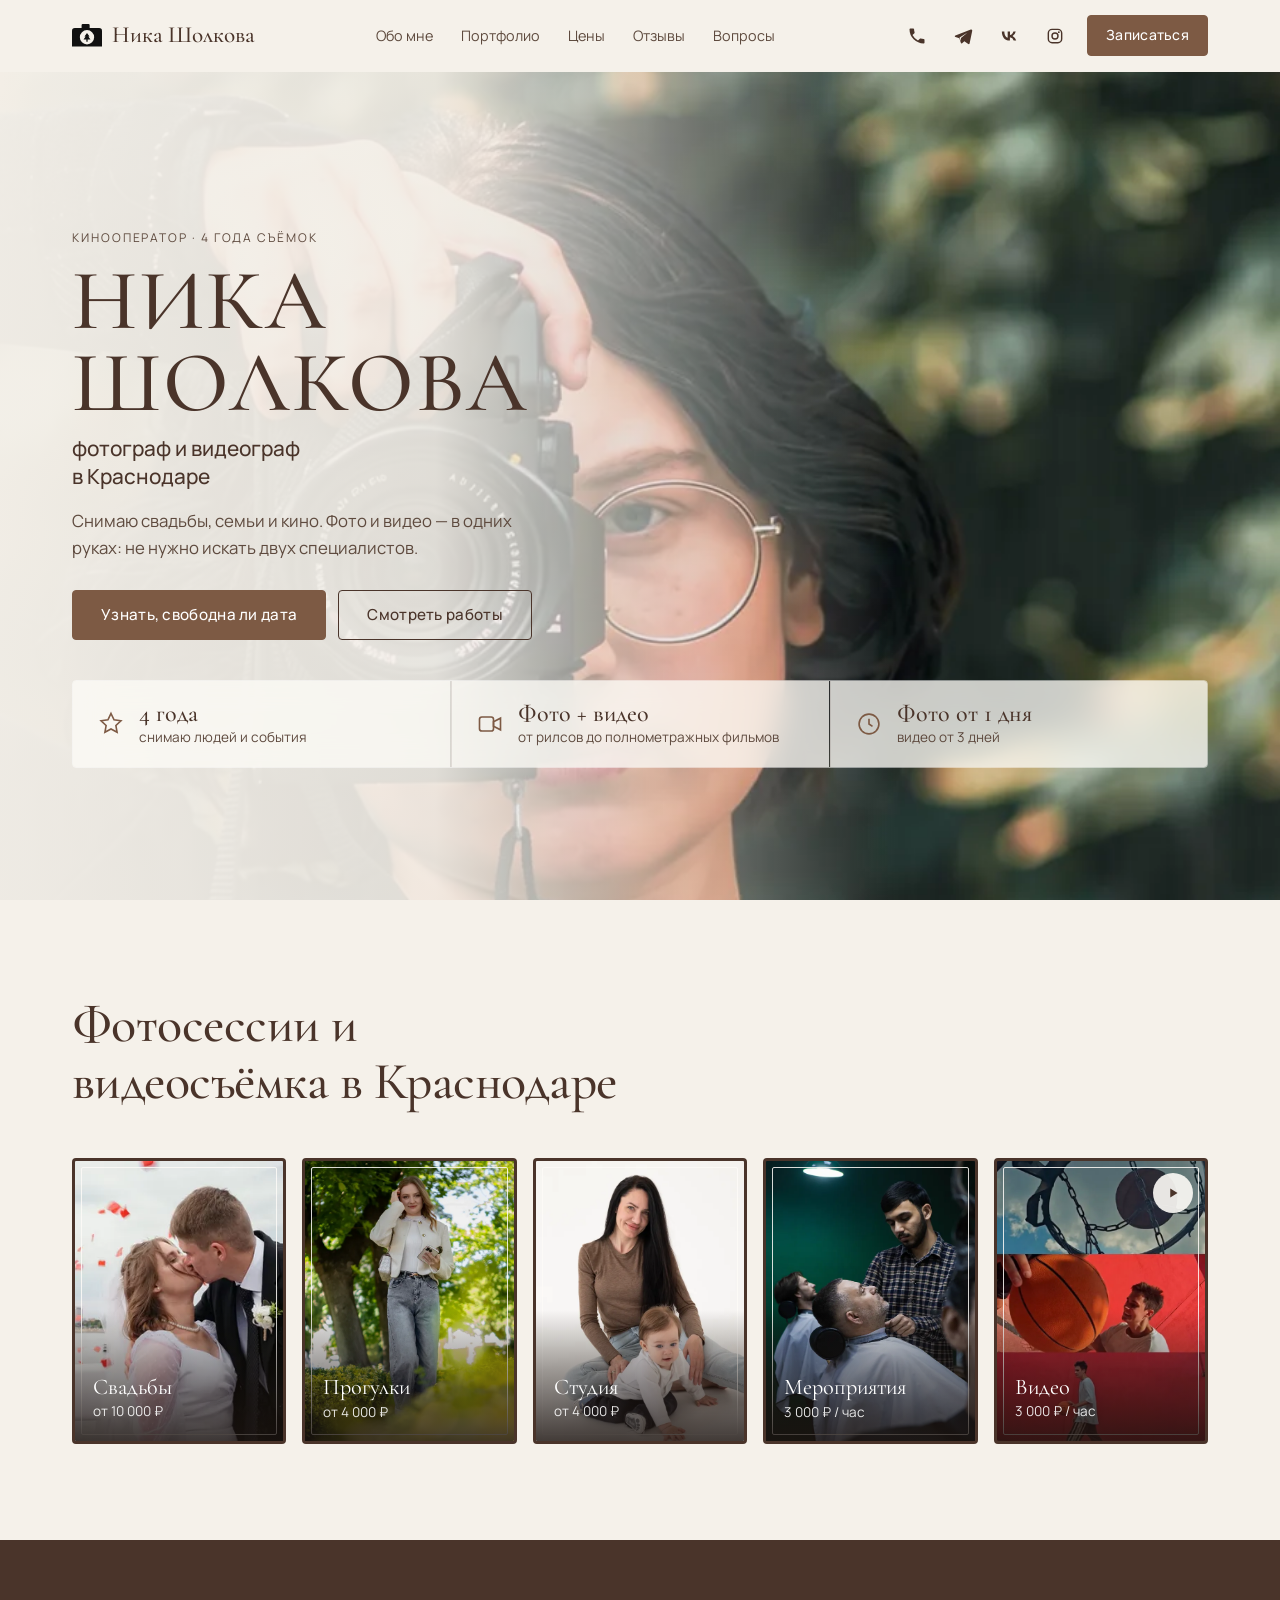
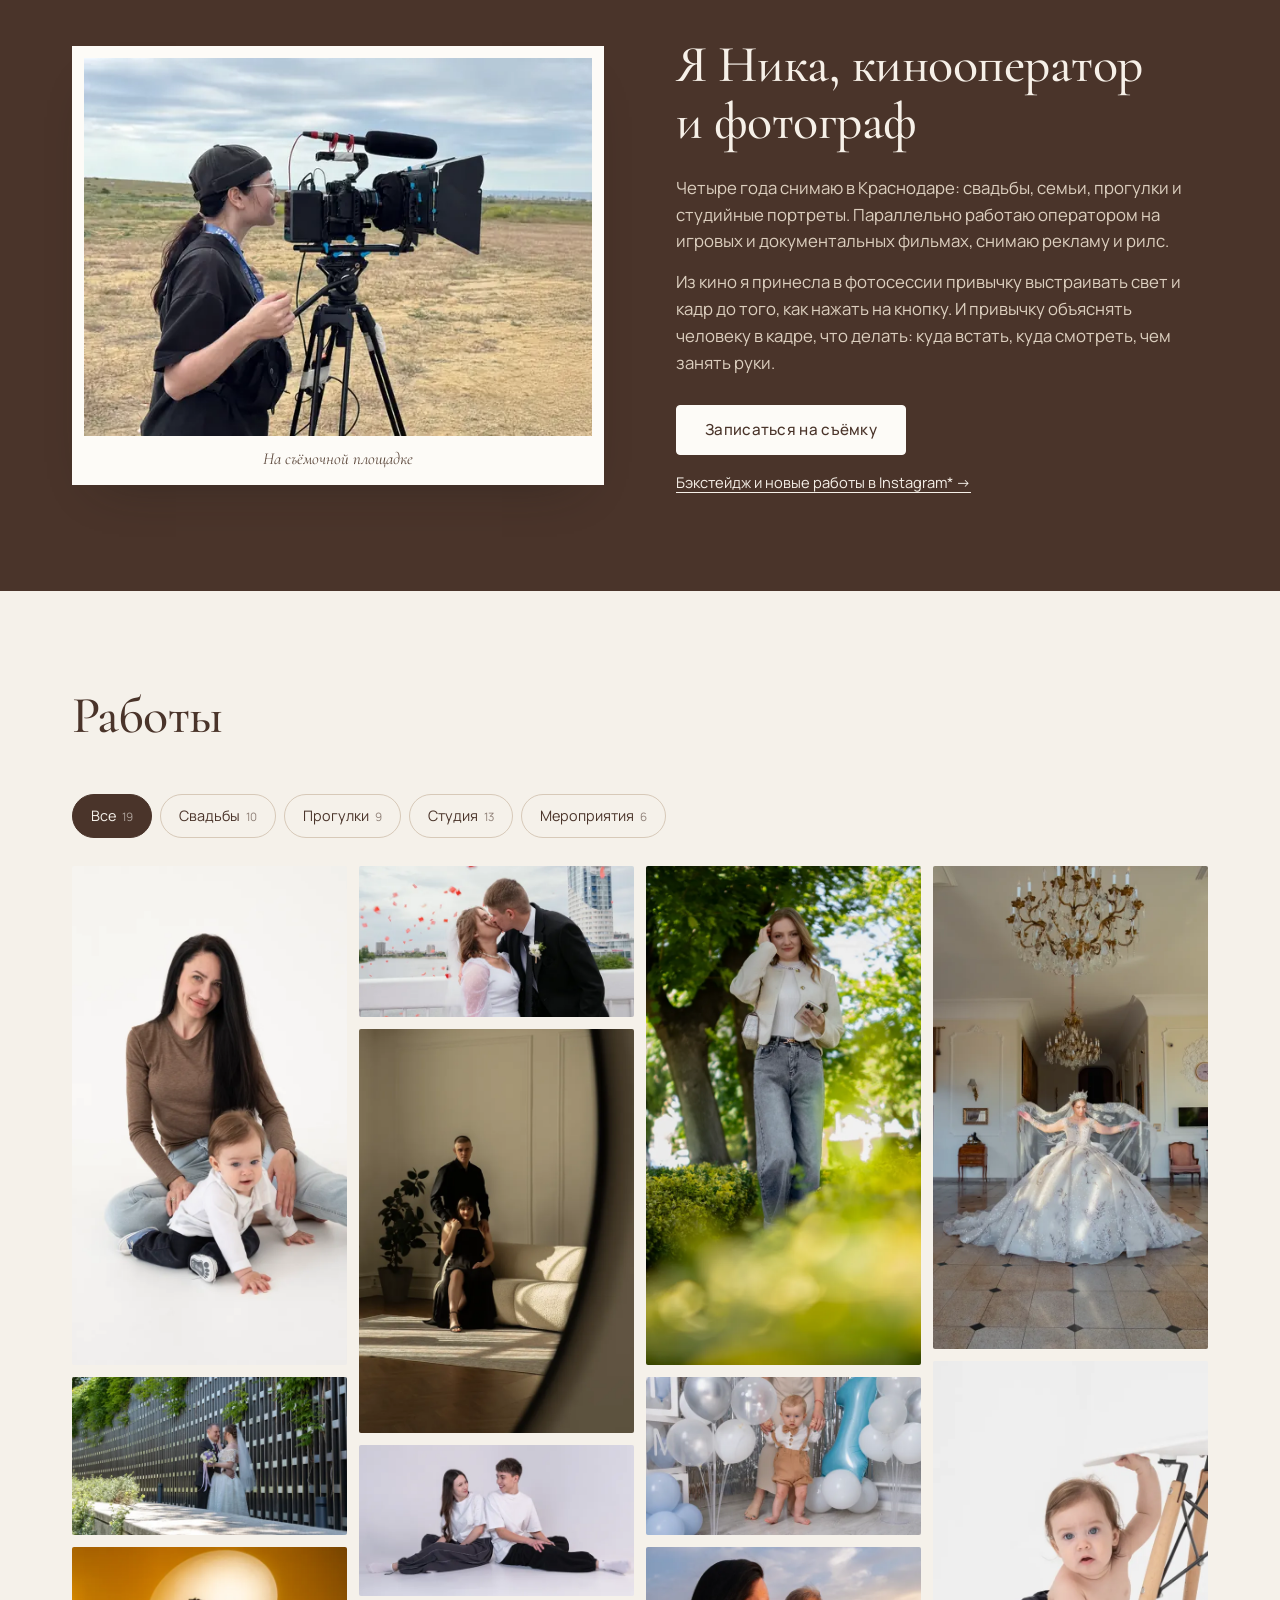
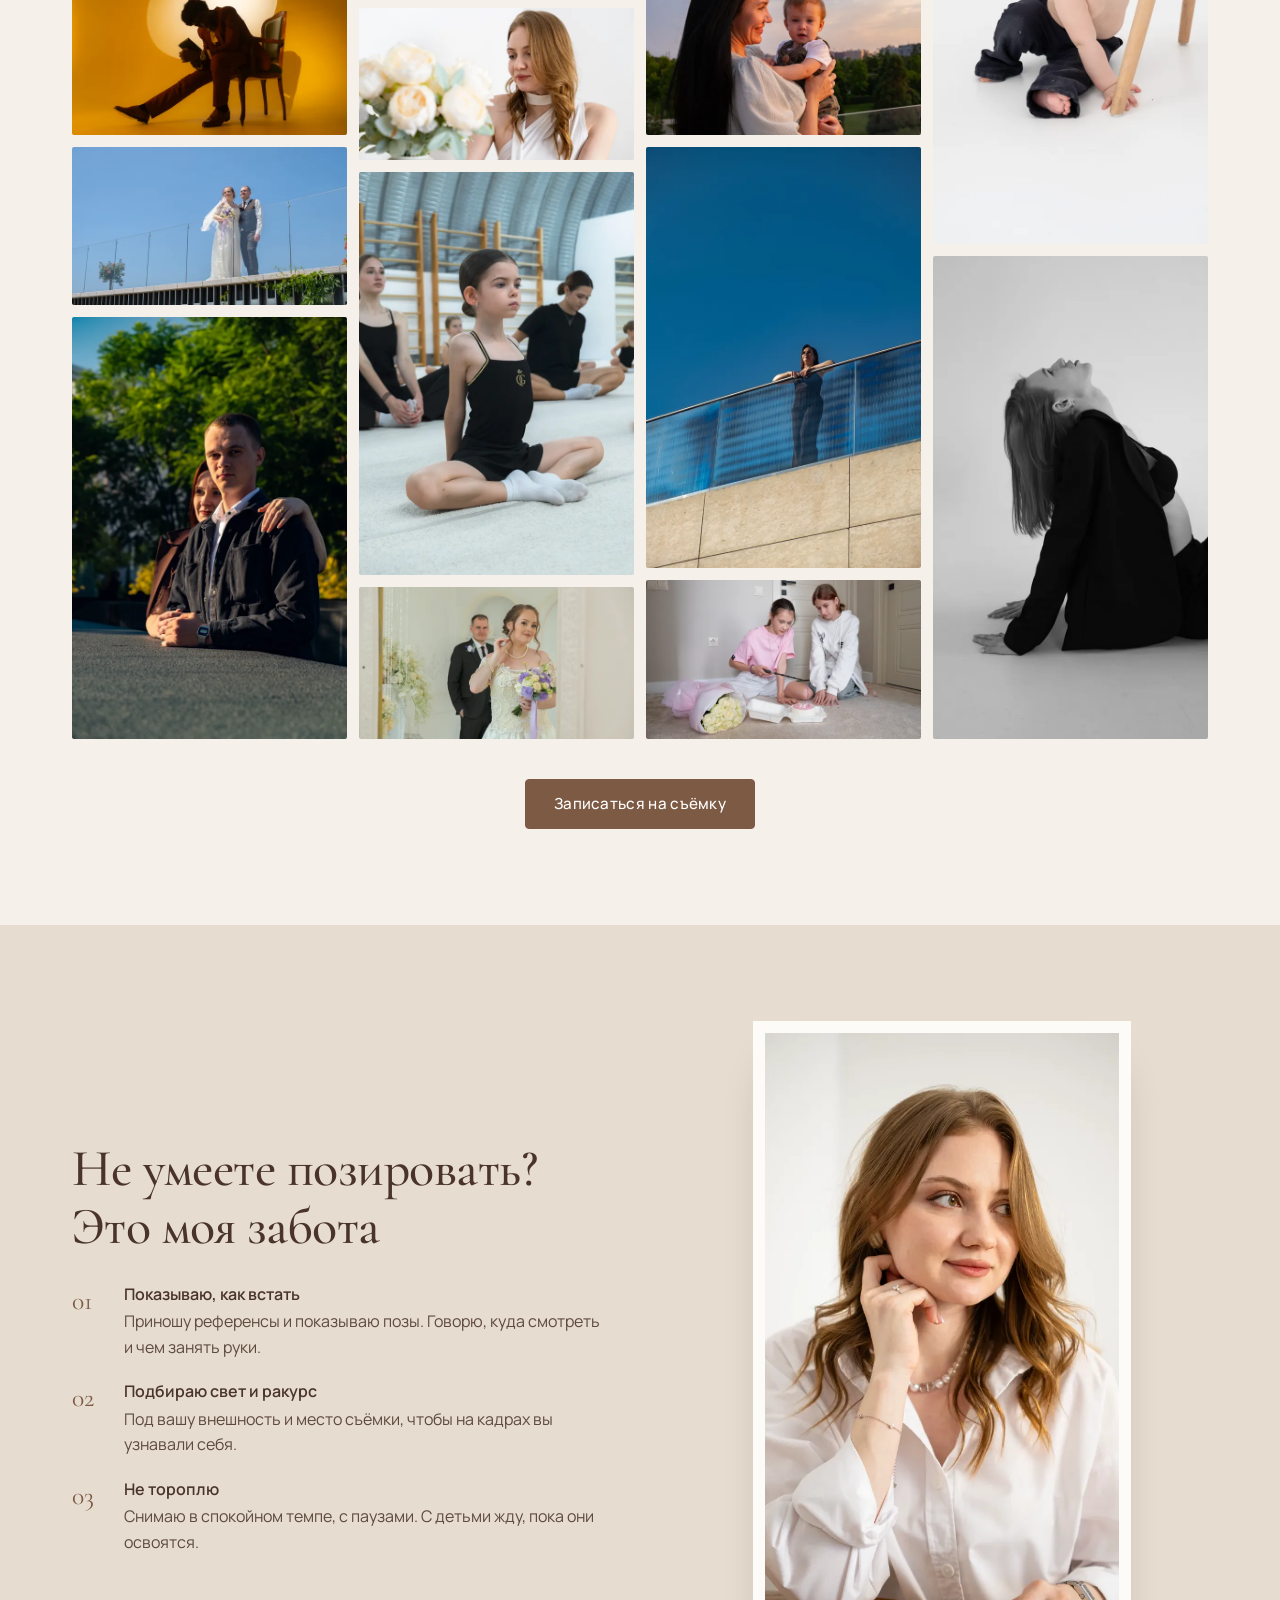
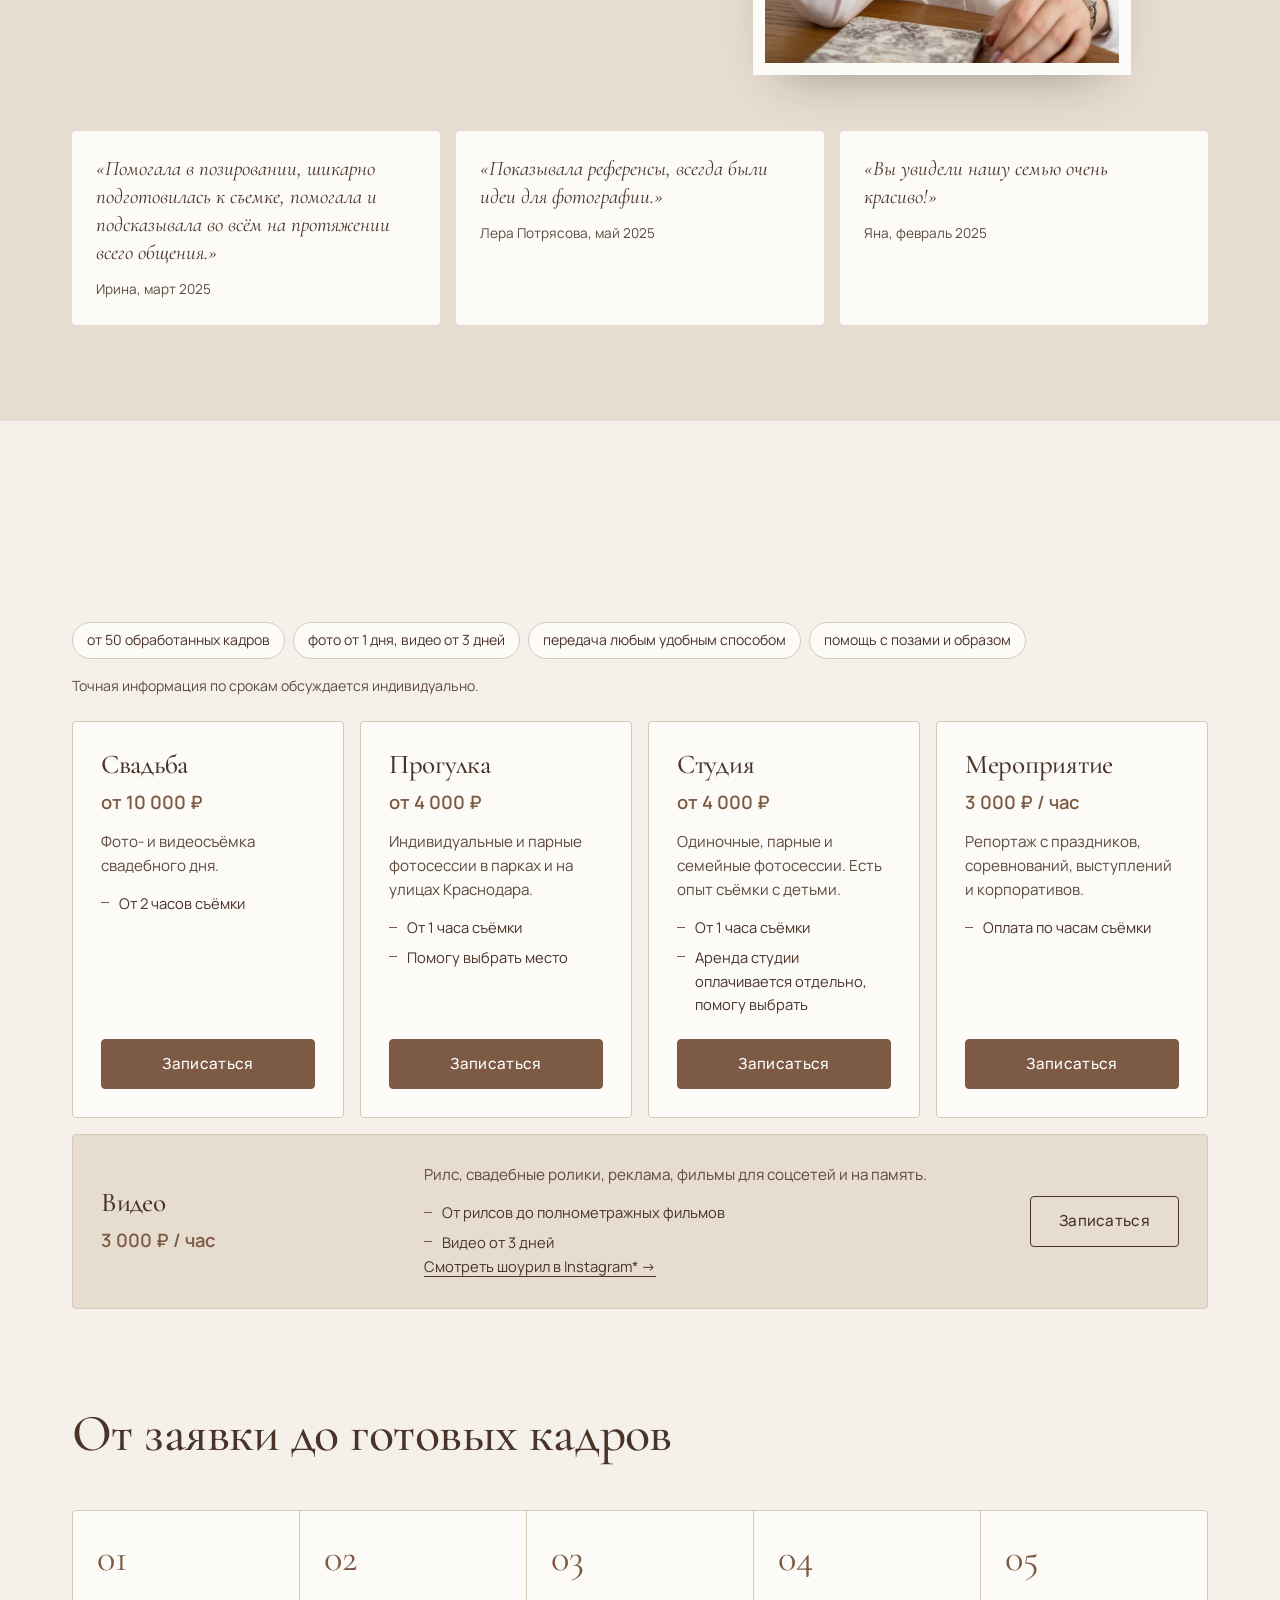
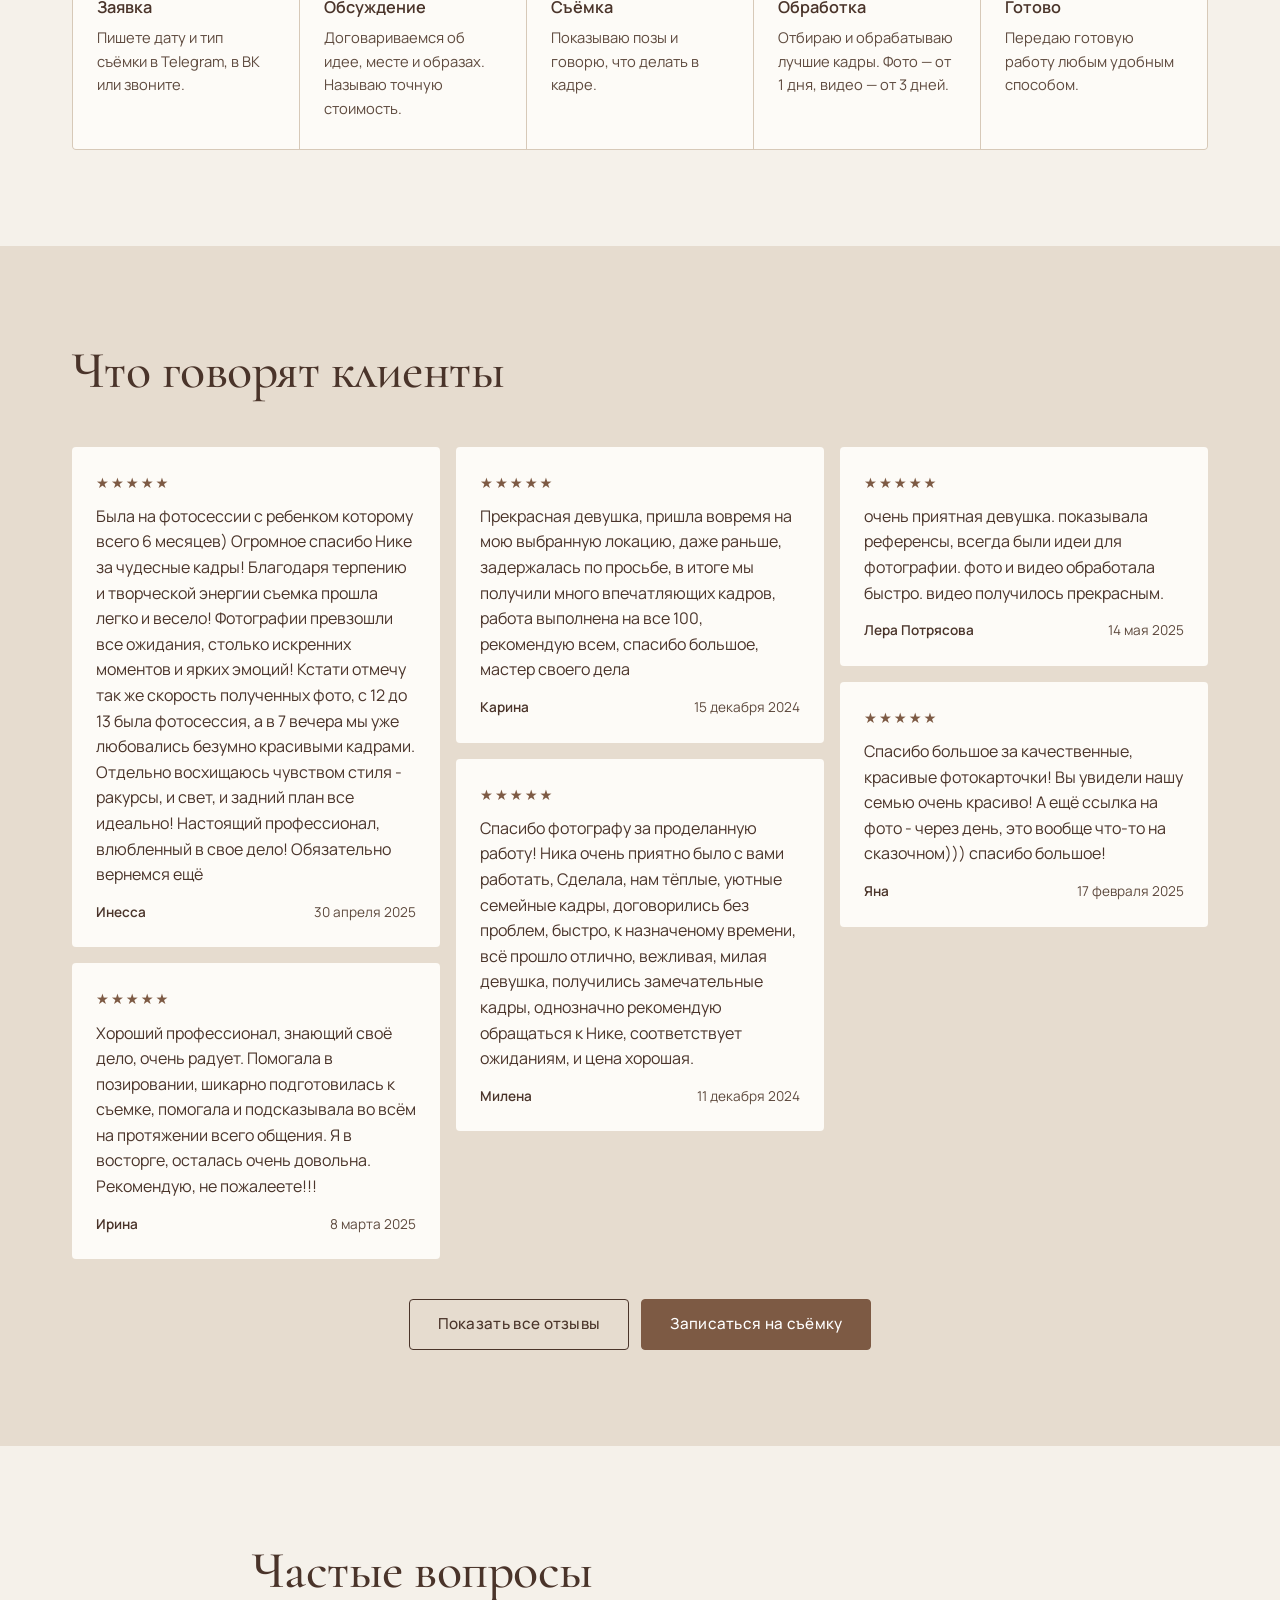
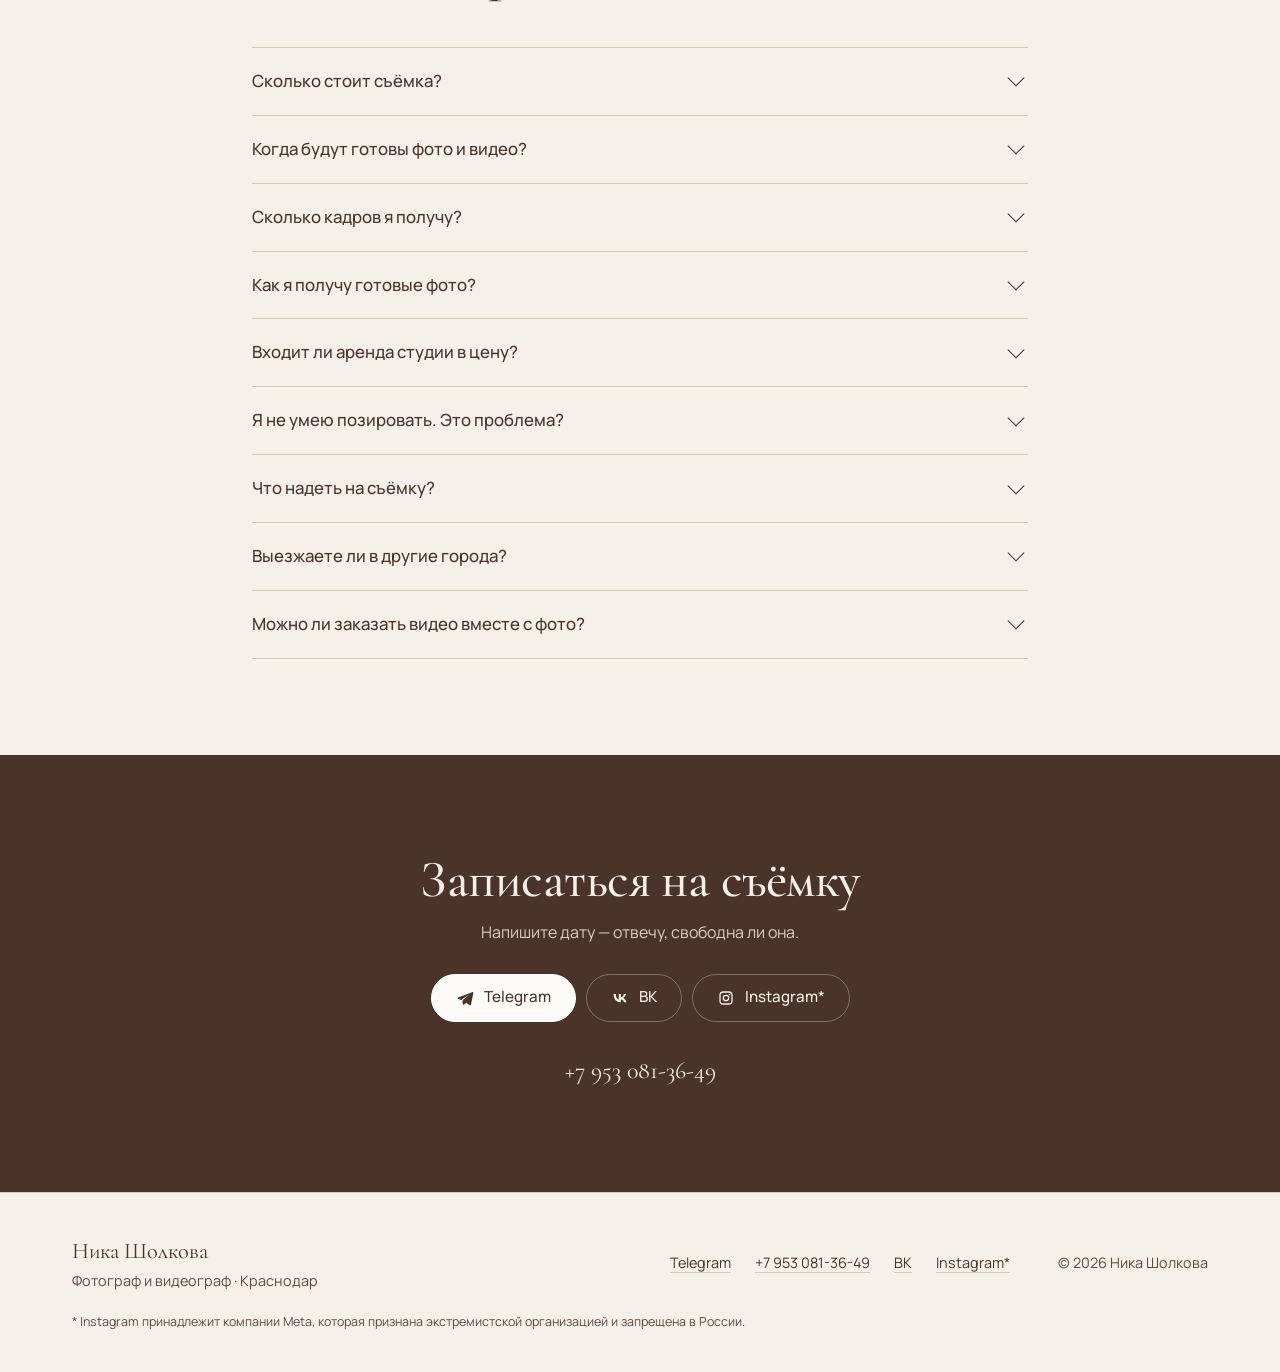
==== commit 620d34ae: "Ёлочка в логотипе, новое превью мероприятий, ровная галерея, сроки фото и видео - Превью «Мероприяти" ====
--- a/index.html
+++ b/index.html
@@ -4,7 +4,7 @@
   <meta charset="utf-8">
   <meta name="viewport" content="width=device-width, initial-scale=1">
   <title>Ника Шолкова — фотограф и видеограф в Краснодаре</title>
-  <meta name="description" content="Фотограф и кинооператор Ника Шолкова: свадьбы, семейные, уличные и студийные фотосессии, съёмка мероприятий и видео в Краснодаре. Фотосессия от 4 000 ₽, готовые кадры от 7 дней.">
+  <meta name="description" content="Фотограф и кинооператор Ника Шолкова: свадьбы, семейные, уличные и студийные фотосессии, съёмка мероприятий и видео в Краснодаре. Фотосессия от 4 000 ₽, готовые фото от 1 дня, видео от 3 дней.">
   <link rel="canonical" href="https://shurhoveckyvadim-creator.github.io/Nika-photographer/">
   <meta property="og:type" content="website">
   <meta property="og:locale" content="ru_RU">
@@ -16,11 +16,11 @@
   <meta property="og:image:height" content="630">
   <meta name="twitter:card" content="summary_large_image">
   <meta name="theme-color" content="#f5f1ea">
-  <link rel="icon" href="img/favicon.svg?v=3" type="image/svg+xml">
+  <link rel="icon" href="img/favicon.svg?v=4" type="image/svg+xml">
   <link rel="preconnect" href="https://fonts.googleapis.com">
   <link rel="preconnect" href="https://fonts.gstatic.com" crossorigin>
   <link href="https://fonts.googleapis.com/css2?family=Cormorant+Garamond:ital,wght@0,400;0,500;1,400&family=Manrope:wght@400;500;600&display=swap" rel="stylesheet">
-  <link rel="stylesheet" href="css/styles.css?v=8">
+  <link rel="stylesheet" href="css/styles.css?v=9">
 
   <script type="application/ld+json">
   {
@@ -43,11 +43,11 @@
     "@type": "FAQPage",
     "mainEntity": [
       { "@type": "Question", "name": "Сколько стоит съёмка?", "acceptedAnswer": { "@type": "Answer", "text": "Свадебная фотосессия — от 10 000 ₽, уличная и студийная — от 4 000 ₽. Съёмка мероприятий и видео — 3 000 ₽ за час. Точную стоимость назову после обсуждения даты и пожеланий." } },
-      { "@type": "Question", "name": "Когда будут готовы фотографии?", "acceptedAnswer": { "@type": "Answer", "text": "От 7 дней. Монтаж видео — тоже от 7 дней." } },
+      { "@type": "Question", "name": "Когда будут готовы фото и видео?", "acceptedAnswer": { "@type": "Answer", "text": "Фото — от 1 дня, видео — от 3 дней. Точная информация по срокам обсуждается индивидуально." } },
       { "@type": "Question", "name": "Сколько кадров я получу?", "acceptedAnswer": { "@type": "Answer", "text": "От 50 кадров в обработке. Точное количество зависит от длительности и типа съёмки." } },
       { "@type": "Question", "name": "Входит ли аренда студии в цену?", "acceptedAnswer": { "@type": "Answer", "text": "Нет, аренда студии оплачивается отдельно. Помогу выбрать подходящую." } },
       { "@type": "Question", "name": "Я не умею позировать. Это проблема?", "acceptedAnswer": { "@type": "Answer", "text": "Нет. Я показываю позы и референсы, говорю, куда смотреть и чем занять руки." } },
-      { "@type": "Question", "name": "Можно ли заказать видео вместе с фото?", "acceptedAnswer": { "@type": "Answer", "text": "Да, я снимаю и видео: от рилс до 30-минутных фильмов. Стоимость — 3 000 ₽ за час, монтаж — от 7 дней." } }
+      { "@type": "Question", "name": "Можно ли заказать видео вместе с фото?", "acceptedAnswer": { "@type": "Answer", "text": "Да, я снимаю и видео: от рилсов до полнометражных фильмов. Стоимость — 3 000 ₽ за час, готовое видео — от 3 дней." } }
     ]
   }
   </script>
@@ -57,7 +57,7 @@
 
   <header class="header" id="top">
     <div class="container header__inner">
-      <a class="logo" href="#top" aria-label="Ника Шолкова — на главную"><svg class="logo__icon" viewBox="0 0 26 19.5" aria-hidden="true"><path fill="#111" fill-rule="evenodd" d="M0 19.5V6A2.5 2.5 0 0 1 2.5 3.5H8.3V1a1 1 0 0 1 1-1h5a1 1 0 0 1 1 1V3.5H23.5A2.5 2.5 0 0 1 26 6V19.5ZM13 5.3a6.2 6.2 0 1 0 0 12.4a6.2 6.2 0 1 0 0-12.4Z"/></svg>Ника Шолкова</a>
+      <a class="logo" href="#top" aria-label="Ника Шолкова — на главную"><svg class="logo__icon" viewBox="0 0 26 19.5" aria-hidden="true"><path fill="#111" fill-rule="evenodd" d="M0 19.5V6A2.5 2.5 0 0 1 2.5 3.5H8.3V1a1 1 0 0 1 1-1h5a1 1 0 0 1 1 1V3.5H23.5A2.5 2.5 0 0 1 26 6V19.5ZM13 5.3a6.2 6.2 0 1 0 0 12.4a6.2 6.2 0 1 0 0-12.4Z"/><path fill="#111" d="M13 7.8 15.2 10.9H14.2L16 13.5H13.55V15.3H12.45V13.5H10L11.8 10.9H10.8Z"/></svg>Ника Шолкова</a>
       <nav class="nav" aria-label="Основная навигация">
         <a href="#about">Обо мне</a>
         <a href="#portfolio">Портфолио</a>
@@ -104,11 +104,11 @@
           </li>
           <li>
             <svg viewBox="0 0 24 24" fill="none" stroke="currentColor" stroke-width="1.4" aria-hidden="true"><rect x="3" y="6" width="12" height="12" rx="2"/><path d="M15 10l6-3v10l-6-3z"/></svg>
-            <div><strong>Фото + видео</strong><span>от рилс до 30-минутных фильмов</span></div>
+            <div><strong>Фото + видео</strong><span>от рилсов до полнометражных фильмов</span></div>
           </li>
           <li>
             <svg viewBox="0 0 24 24" fill="none" stroke="currentColor" stroke-width="1.4" aria-hidden="true"><circle cx="12" cy="12" r="8.5"/><path d="M12 7.5V12l3 2"/></svg>
-            <div><strong>Фото от 7 дней</strong><span>передаю любым удобным способом</span></div>
+            <div><strong>Фото от 1 дня</strong><span>видео от 3 дней</span></div>
           </li>
         </ul>
       </div>
@@ -134,7 +134,7 @@
             <span class="direction__body"><span class="direction__title">Студия</span><span class="direction__price">от 4 000 ₽</span></span>
           </a></li>
           <li><a class="direction" href="#portfolio" data-filter="events">
-            <picture><source type="image/webp" srcset="img/p/v3-ev03-600.webp"><img src="img/p/v3-ev03-600.jpg" width="600" height="338" loading="lazy" decoding="async" style="object-position:48% 50%" alt="Малыш делает первые шаги на празднике с шарами"></picture>
+            <picture><source type="image/webp" srcset="img/p/v3-evp01-600.webp"><img src="img/p/v3-evp01-600.jpg" width="600" height="900" loading="lazy" decoding="async" style="object-position:50% 30%" alt="Барбер стрижёт клиента в барбершопе с зелёными стенами"></picture>
             <span class="direction__body"><span class="direction__title">Мероприятия</span><span class="direction__price">3 000 ₽ / час</span></span>
           </a></li>
           <li><a class="direction direction--video" href="#prices">
@@ -177,7 +177,7 @@
           <h2 id="portfolio-title">Работы</h2>
         </div>
         <div class="filters" role="group" aria-label="Категории портфолио" id="filters"></div>
-        <ul class="gallery" id="gallery"></ul>
+        <div class="gallery" id="gallery"></div>
         <noscript><p>Портфолио также можно посмотреть в <a href="https://vk.com/club242555521">сообществе в ВК</a>.</p></noscript>
         <div class="section__cta">
           <a class="btn" href="#booking">Записаться на съёмку</a>
@@ -220,10 +220,11 @@
         </div>
         <ul class="included" aria-label="Входит в каждую фотосъёмку">
           <li>от 50 обработанных кадров</li>
-          <li>готово от 7 дней</li>
+          <li>фото от 1 дня, видео от 3 дней</li>
           <li>передача любым удобным способом</li>
           <li>помощь с позами и образом</li>
         </ul>
+        <p class="prices__note">Точная информация по срокам обсуждается индивидуально.</p>
         <ul class="services">
           <li class="service">
             <h3>Свадьба</h3>
@@ -260,7 +261,7 @@
             </div>
             <div>
               <p class="service__desc">Рилс, свадебные ролики, реклама, фильмы для соцсетей и на память.</p>
-              <ul class="service__list"><li>От рилс до 30-минутных фильмов</li><li>Монтаж от 7 дней</li></ul>
+              <ul class="service__list"><li>От рилсов до полнометражных фильмов</li><li>Видео от 3 дней</li></ul>
               <a class="link-arrow" href="https://www.instagram.com/video__niko/reel/DeZkgxbot10/" target="_blank" rel="noopener">Смотреть шоурил в Instagram*</a>
             </div>
             <a class="btn btn--ghost" href="#booking">Записаться</a>
@@ -279,7 +280,7 @@
           <li class="step"><span class="step__num" aria-hidden="true">01</span><div><h3>Заявка</h3><p>Пишете дату и тип съёмки в Telegram, в ВК или звоните.</p></div></li>
           <li class="step"><span class="step__num" aria-hidden="true">02</span><div><h3>Обсуждение</h3><p>Договариваемся об идее, месте и образах. Называю точную стоимость.</p></div></li>
           <li class="step"><span class="step__num" aria-hidden="true">03</span><div><h3>Съёмка</h3><p>Показываю позы и говорю, что делать в кадре.</p></div></li>
-          <li class="step"><span class="step__num" aria-hidden="true">04</span><div><h3>Обработка</h3><p>Отбираю и обрабатываю лучшие кадры. От 7 дней.</p></div></li>
+          <li class="step"><span class="step__num" aria-hidden="true">04</span><div><h3>Обработка</h3><p>Отбираю и обрабатываю лучшие кадры. Фото — от 1 дня, видео — от 3 дней.</p></div></li>
           <li class="step"><span class="step__num" aria-hidden="true">05</span><div><h3>Готово</h3><p>Передаю готовую работу любым удобным способом.</p></div></li>
         </ol>
       </div>
@@ -319,14 +320,14 @@
         </div>
         <div class="faq">
           <details><summary>Сколько стоит съёмка?</summary><div class="faq__answer">Свадебная фотосессия — от 10 000 ₽, уличная и студийная — от 4 000 ₽. Съёмка мероприятий и видео — 3 000 ₽ за час. Точную стоимость назову после обсуждения даты и пожеланий.</div></details>
-          <details><summary>Когда будут готовы фотографии?</summary><div class="faq__answer">От 7 дней. Монтаж видео — тоже от 7 дней.</div></details>
+          <details><summary>Когда будут готовы фото и видео?</summary><div class="faq__answer">Фото — от 1 дня, видео — от 3 дней. Точная информация по срокам обсуждается индивидуально.</div></details>
           <details><summary>Сколько кадров я получу?</summary><div class="faq__answer">От 50 кадров в обработке. Точное количество зависит от длительности и типа съёмки.</div></details>
           <details><summary>Как я получу готовые фото?</summary><div class="faq__answer">Передам готовую работу любым удобным для вас способом.</div></details>
           <details><summary>Входит ли аренда студии в цену?</summary><div class="faq__answer">Нет, аренда студии оплачивается отдельно. Помогу выбрать подходящую.</div></details>
           <details><summary>Я не умею позировать. Это проблема?</summary><div class="faq__answer">Нет. Я показываю позы и референсы, говорю, куда смотреть и чем занять руки.</div></details>
           <details><summary>Что надеть на съёмку?</summary><div class="faq__answer">Обсудим заранее: подберём одежду под место, сезон и настроение. Обычно лучше смотрятся однотонные вещи без крупных логотипов.</div></details>
           <details><summary>Выезжаете ли в другие города?</summary><div class="faq__answer">Снимаю в Краснодаре. Если съёмка нужна за городом — напишите, обсудим условия.</div></details>
-          <details><summary>Можно ли заказать видео вместе с фото?</summary><div class="faq__answer">Да, я снимаю и видео: от рилс до 30-минутных фильмов. Стоимость — 3 000 ₽ за час, монтаж — от 7 дней.</div></details>
+          <details><summary>Можно ли заказать видео вместе с фото?</summary><div class="faq__answer">Да, я снимаю и видео: от рилсов до полнометражных фильмов. Стоимость — 3 000 ₽ за час, готовое видео — от 3 дней.</div></details>
         </div>
       </div>
     </section>
@@ -395,6 +396,6 @@
     <symbol id="i-ig" viewBox="0 0 24 24"><rect x="4" y="4" width="16" height="16" rx="4.5" fill="none" stroke="currentColor" stroke-width="1.7"/><circle cx="12" cy="12" r="3.6" fill="none" stroke="currentColor" stroke-width="1.7"/><circle cx="16.6" cy="7.4" r="1.1" fill="currentColor"/></symbol>
   </svg>
 
-  <script src="js/main.js?v=6"></script>
+  <script src="js/main.js?v=7"></script>
 </body>
 </html>
--- a/css/styles.css
+++ b/css/styles.css
@@ -221,6 +221,22 @@
 .direction picture { position: absolute; inset: 0; }
 .direction img { width: 100%; height: 100%; object-fit: cover; transition: transform .6s var(--ease); }
 .direction:hover img { transform: scale(1.04); }
+/* контрастная рамка: тёмно-коричневая снаружи + тонкая светлая линия внутри */
+.direction { border: 3px solid var(--ink); transition: border-color .3s var(--ease); }
+.direction::after {
+  content: "";
+  position: absolute;
+  inset: 6px;
+  z-index: 1;
+  border: 1px solid rgba(253, 251, 247, .85);
+  border-radius: 2px;
+  pointer-events: none;
+  transition: inset .3s var(--ease), border-color .3s var(--ease);
+}
+.direction:hover, .direction:focus-visible { border-color: var(--accent); }
+.direction:hover::after { inset: 8px; border-color: #fff; }
+.direction:focus-visible { outline: 2px solid var(--accent); outline-offset: 3px; }
+.direction__body, .direction__play { z-index: 2; }
 .direction__body {
   position: absolute;
   left: 0; right: 0; bottom: 0;
@@ -274,13 +290,14 @@
 .filter[aria-pressed="true"] { background: var(--ink); border-color: var(--ink); color: var(--bg); }
 .filter__count { margin-left: 6px; opacity: .6; font-size: .8em; }
 
-.gallery { columns: 2; column-gap: 8px; }
-.gallery__item { break-inside: avoid; margin-bottom: 8px; }
+/* Колонки собирает JS (кадр — в самую короткую) и слегка подрезает кадры, чтобы низ колонок совпадал */
+.gallery { --gap: 8px; display: flex; align-items: flex-start; gap: var(--gap); }
+.gallery__col { flex: 1 1 0; min-width: 0; display: flex; flex-direction: column; gap: var(--gap); }
 .gallery__btn { display: block; width: 100%; padding: 0; border: 0; background: var(--bg-alt); cursor: zoom-in; overflow: hidden; border-radius: 2px; }
-.gallery__btn img { width: 100%; height: auto; transition: transform .6s var(--ease); }
+.gallery__btn picture { display: block; height: 100%; }
+.gallery__btn img { width: 100%; height: 100%; object-fit: cover; transition: transform .6s var(--ease); }
 .gallery__btn:hover img { transform: scale(1.03); }
-@media (min-width: 768px) { .gallery { columns: 3; column-gap: 12px; } .gallery__item { margin-bottom: 12px; } }
-@media (min-width: 1280px) { .gallery { columns: 4; } }
+@media (min-width: 768px) { .gallery { --gap: 12px; } }
 
 /* ===== Текст + фото ===== */
 .split { display: grid; gap: 36px; align-items: center; }
@@ -327,6 +344,7 @@
 /* ===== Услуги и цены ===== */
 .included { display: flex; flex-wrap: wrap; gap: 8px; margin-bottom: 24px; }
 .included li { padding: 6px 14px; border: 1px solid var(--line); border-radius: 999px; background: var(--surface); font-size: .88rem; }
+.prices__note { margin: -8px 0 24px; font-size: .88rem; color: var(--ink-soft); }
 .services { display: grid; gap: 12px; }
 .service {
   display: flex;
